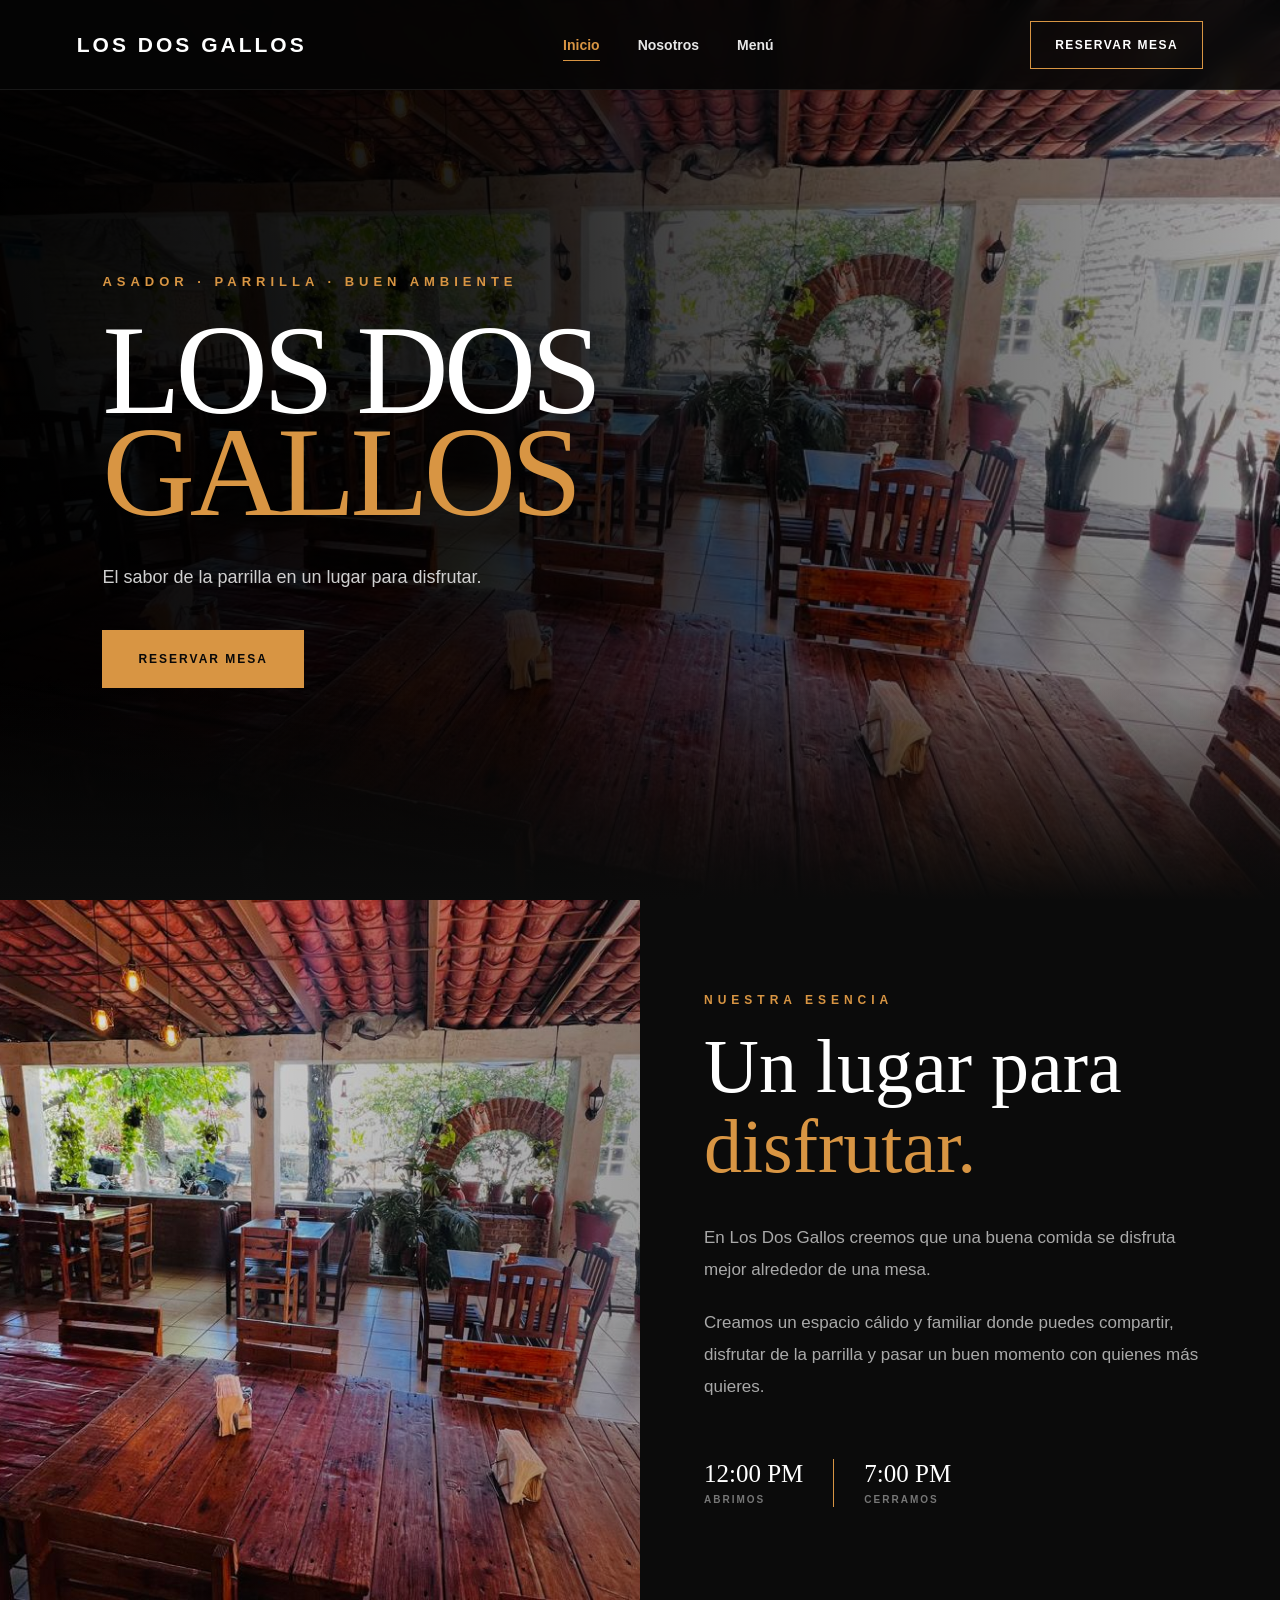
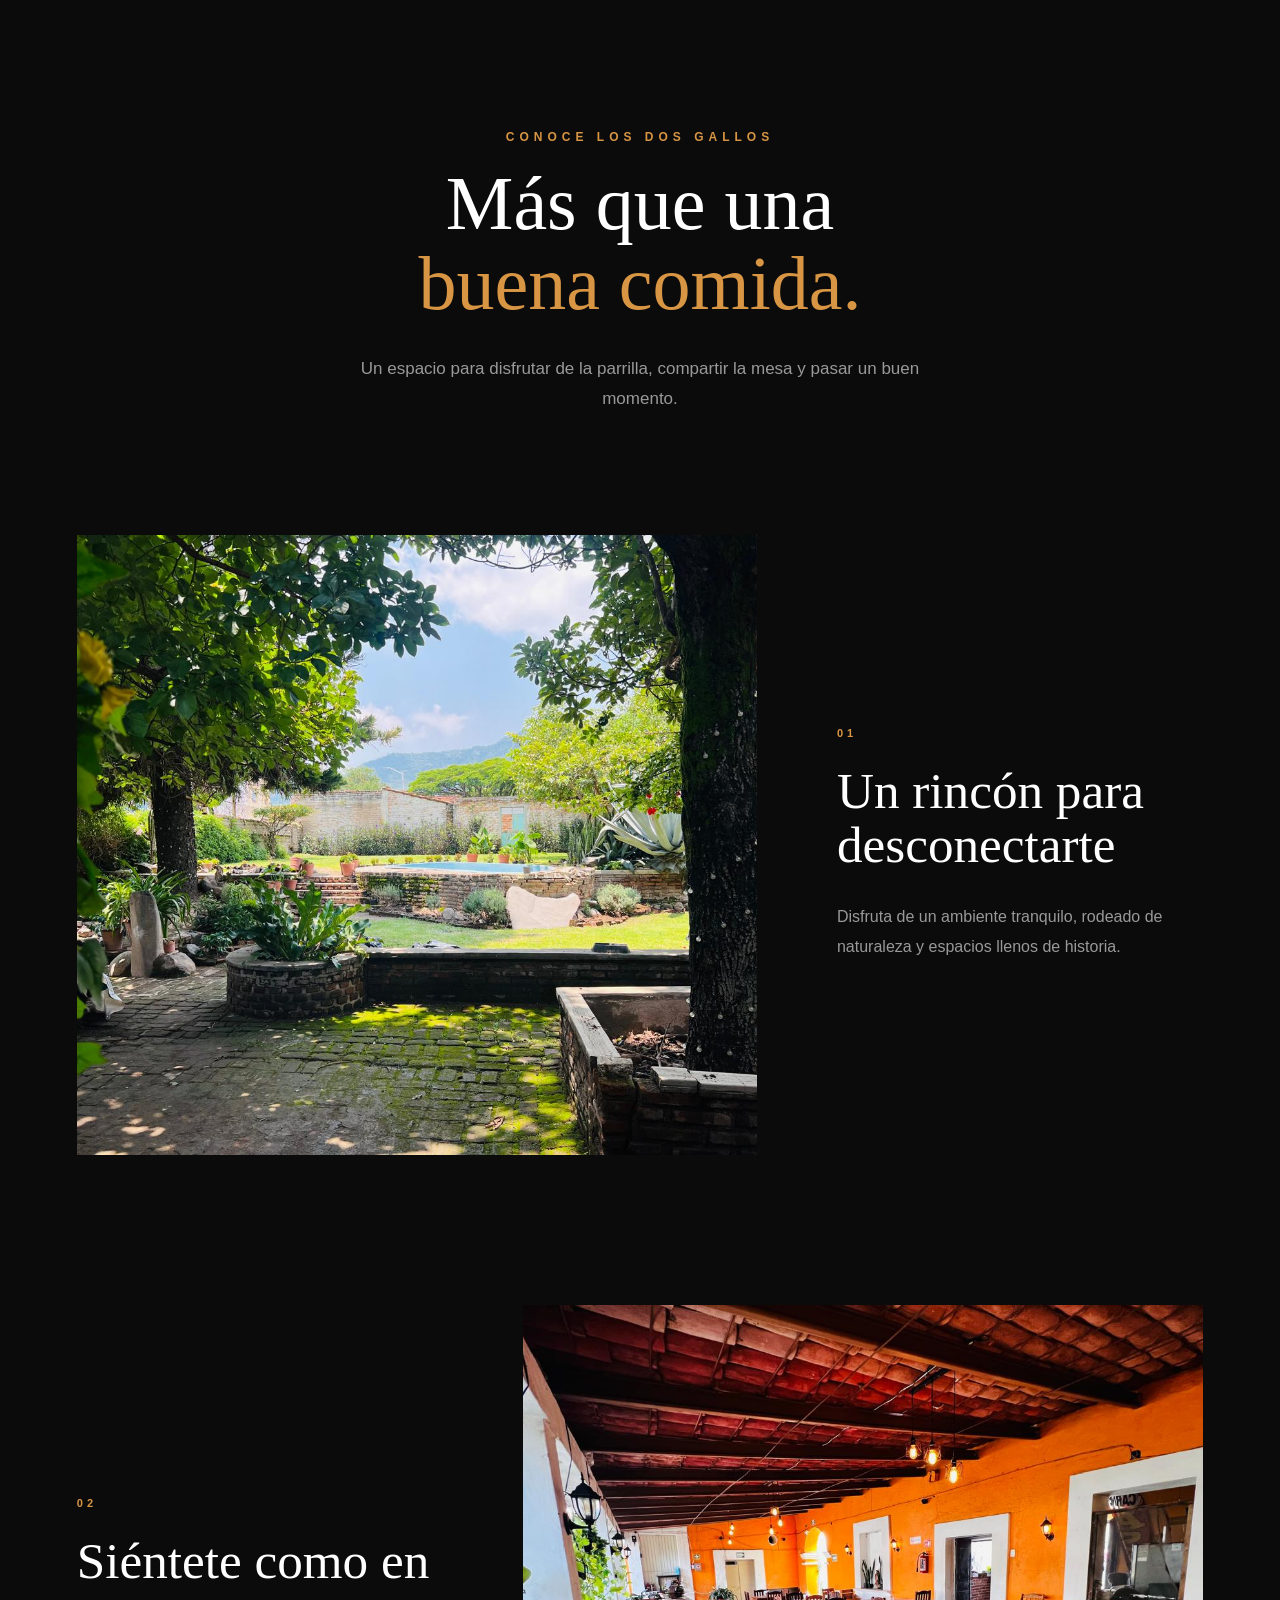
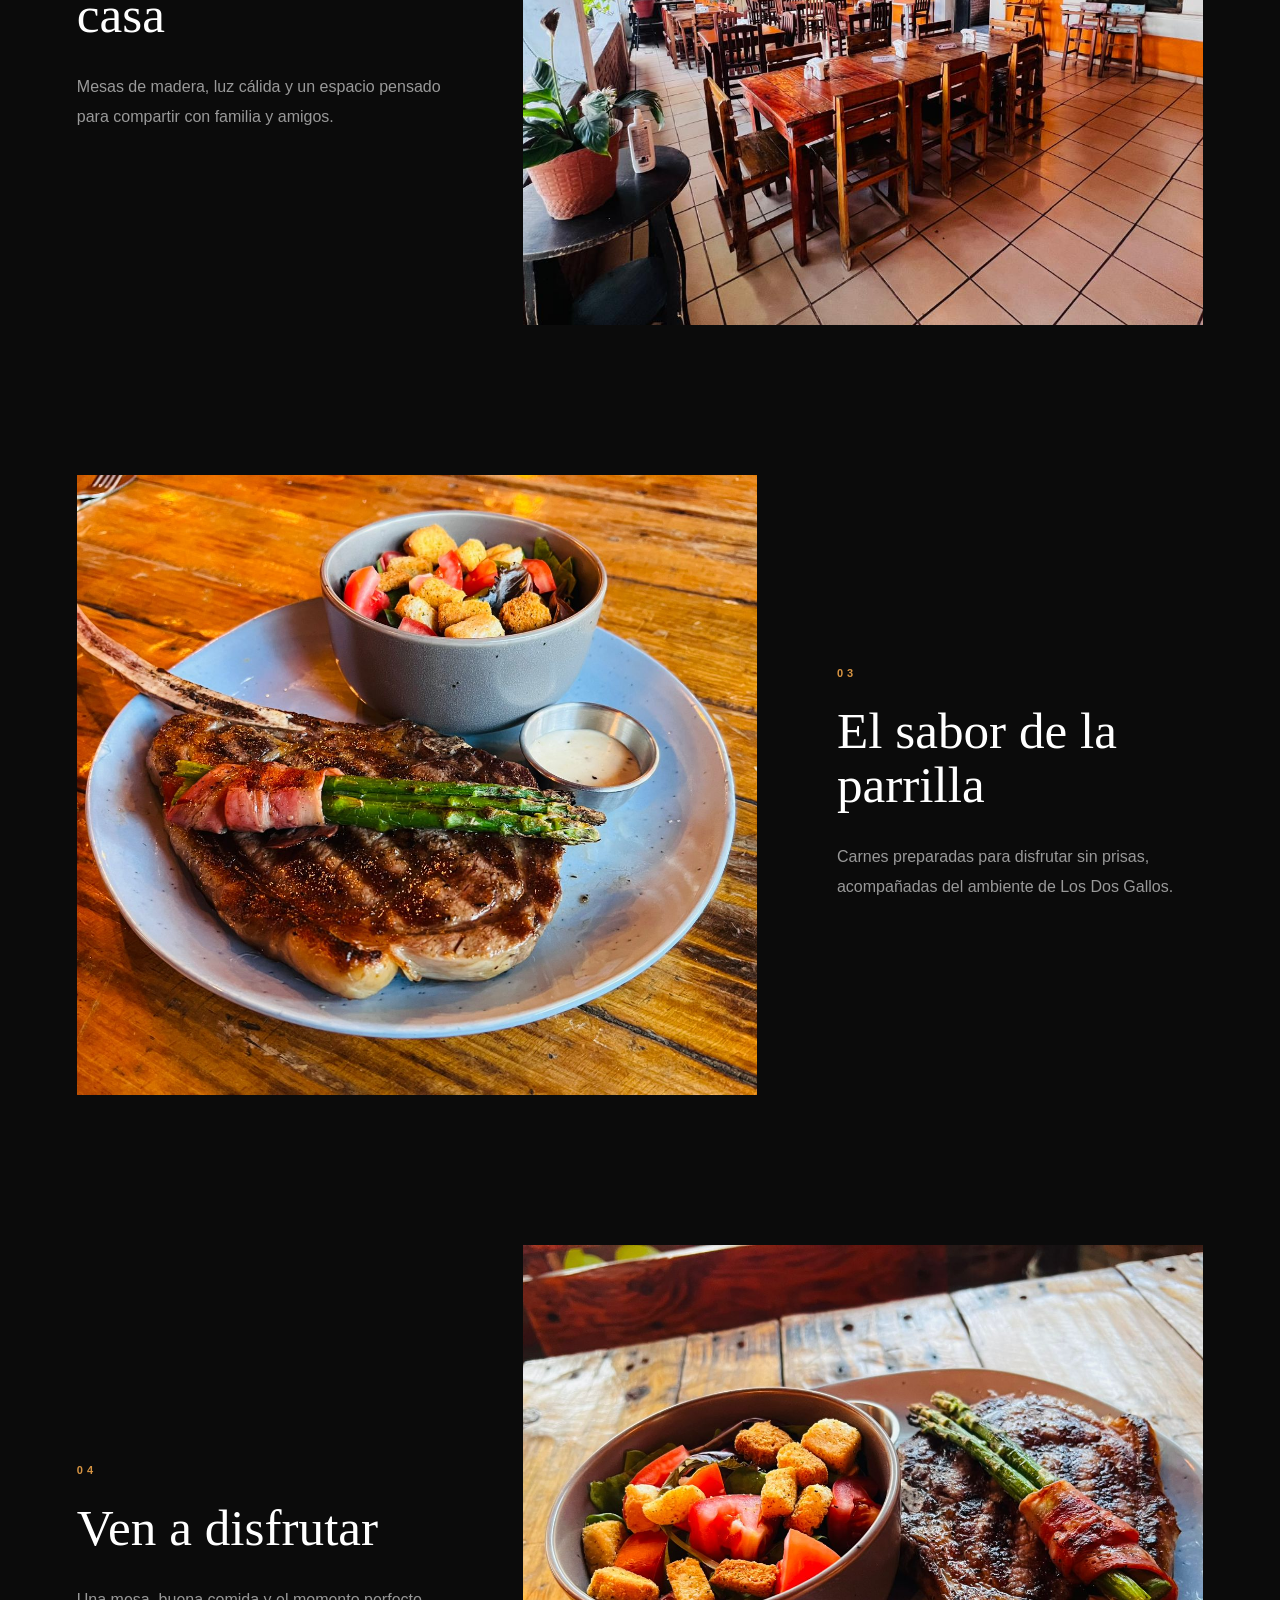
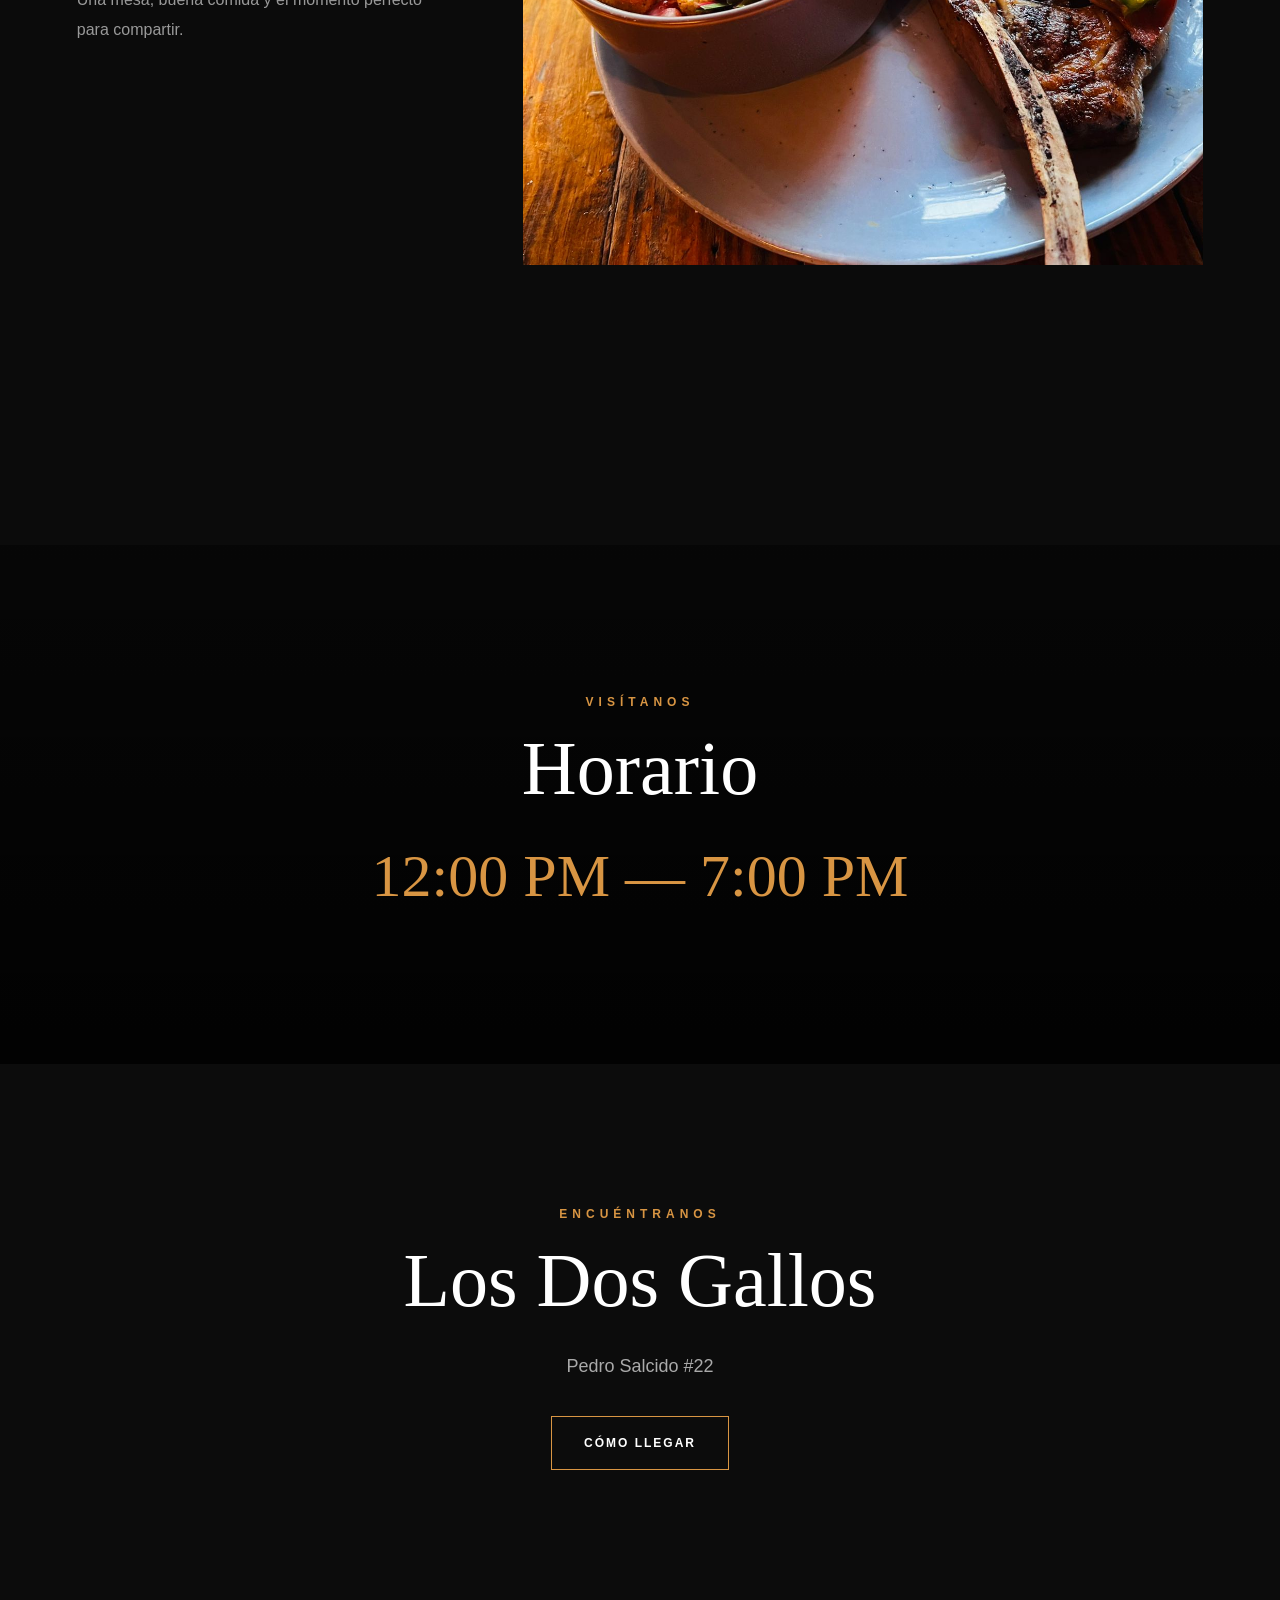
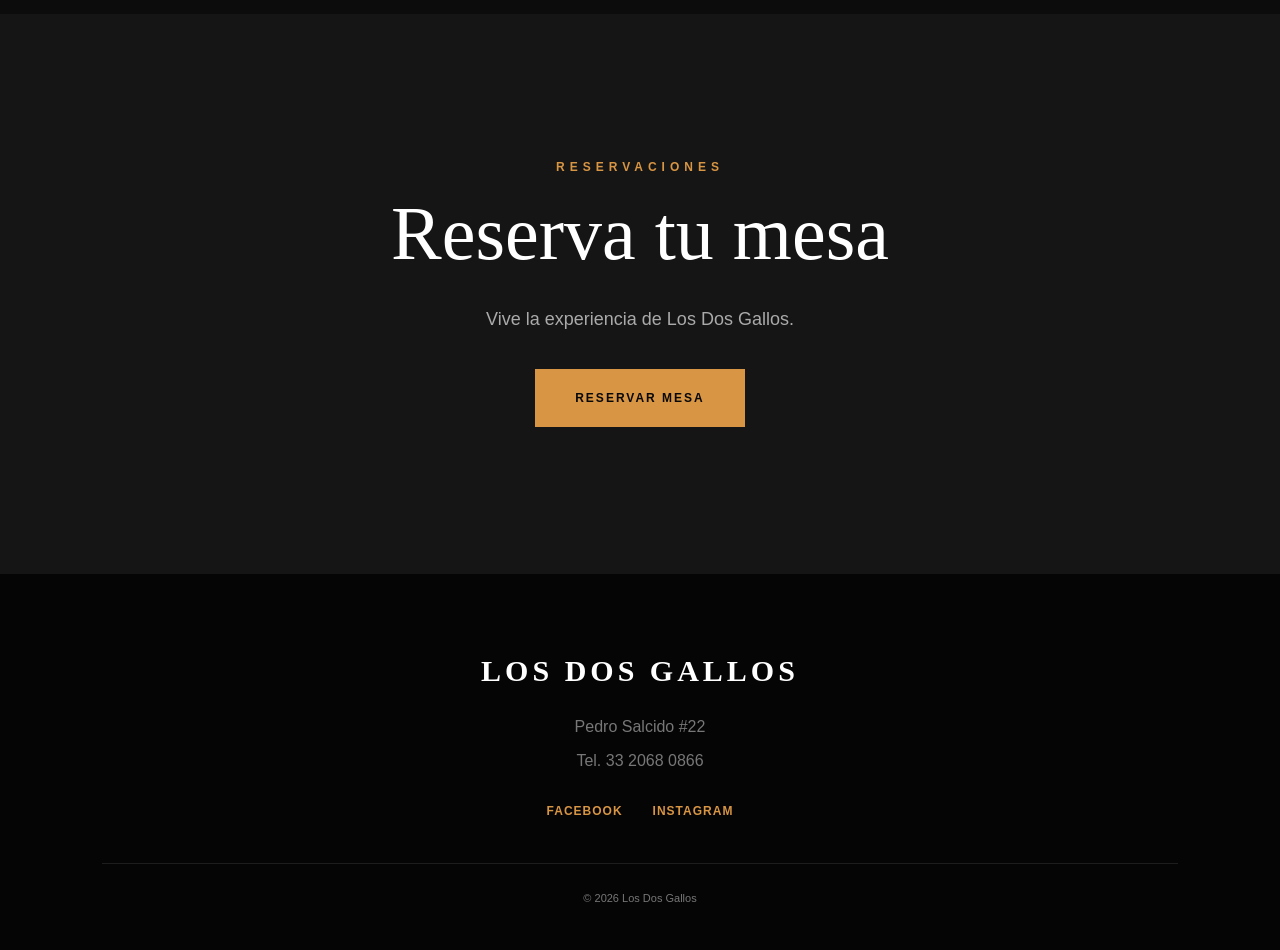
==== index.html @ e7df7d25 "Cambios pagina" ====
<!DOCTYPE html>
<html lang="es">
<head>
    <meta charset="UTF-8">
    <meta name="viewport" content="width=device-width, initial-scale=1.0">

    <title>Los Dos Gallos | Asador</title>

    <link rel="stylesheet" href="style.css?v=2">
</head>

<body>

    <!-- =========================
         MENÚ DE NAVEGACIÓN
    ========================== -->
    <header class="header">

        <a href="#inicio" class="logo">
            LOS DOS GALLOS
        </a>

        <nav class="navbar">
    <a href="index.html" class="active">Inicio</a>
    <a href="nosotros.html">Nosotros</a>
    <a href="menu.html">Menú</a>
</nav>

        <a href="#reserva" class="btn-reservar">
            Reservar mesa
        </a>

    </header>


    <!-- =========================
         PORTADA
    ========================== -->
    <section class="hero" id="inicio">

        <div class="hero-overlay"></div>

        <div class="hero-content">

            <p class="hero-subtitle">
                ASADOR · PARRILLA · BUEN AMBIENTE
            </p>

            <h1>
                LOS DOS<br>
                <span>GALLOS</span>
            </h1>

            <p class="hero-text">
                El sabor de la parrilla en un lugar para disfrutar.
            </p>

            <a href="#reserva" class="hero-button">
                Reservar mesa
            </a>

        </div>

    </section>


    <!-- =========================
     SOBRE NOSOTROS
========================== -->
<section class="nosotros" id="nosotros">

    <div class="nosotros-imagen">
        <img src="img/portada.png" alt="Interior de Los Dos Gallos">
    </div>

    <div class="nosotros-contenido">

        <p class="section-label">NUESTRA ESENCIA</p>

        <h2>
            Un lugar para<br>
            <span>disfrutar.</span>
        </h2>

        <p class="nosotros-texto">
            En Los Dos Gallos creemos que una buena comida se disfruta
            mejor alrededor de una mesa.
        </p>

        <p class="nosotros-texto">
            Creamos un espacio cálido y familiar donde puedes compartir,
            disfrutar de la parrilla y pasar un buen momento con quienes
            más quieres.
        </p>

        <div class="nosotros-detalle">

            <div>
                <strong>12:00 PM</strong>
                <span>Abrimos</span>
            </div>

            <div class="linea"></div>

            <div>
                <strong>7:00 PM</strong>
                <span>Cerramos</span>
            </div>

        </div>

    </div>

</section>


    <!-- =========================
     EXPERIENCIA / FOTOS
========================== -->

<section class="experiencia">

    <div class="experiencia-intro reveal">

        <p class="section-label">CONOCE LOS DOS GALLOS</p>

        <h2>
            Más que una<br>
            <span>buena comida.</span>
        </h2>

        <p>
            Un espacio para disfrutar de la parrilla,
            compartir la mesa y pasar un buen momento.
        </p>

    </div>


    <!-- FOTO 1 -->
    <div class="experiencia-item">

        <div class="experiencia-foto reveal-left">
            <img
                src="img/jardin.png"
                alt="Jardín de Los Dos Gallos"
                loading="lazy"
            >
        </div>

        <div class="experiencia-texto reveal">
            <span>01</span>

            <h3>Un rincón para desconectarte</h3>

            <p>
                Disfruta de un ambiente tranquilo, rodeado
                de naturaleza y espacios llenos de historia.
            </p>
        </div>

    </div>


    <!-- FOTO 2 -->
    <div class="experiencia-item experiencia-invertido">

        <div class="experiencia-foto reveal-right">
            <img
                src="img/interior.png"
                alt="Interior de Los Dos Gallos"
                loading="lazy"
            >
        </div>

        <div class="experiencia-texto reveal">
            <span>02</span>

            <h3>Siéntete como en casa</h3>

            <p>
                Mesas de madera, luz cálida y un espacio pensado
                para compartir con familia y amigos.
            </p>
        </div>

    </div>


    <!-- FOTO 3 -->
    <div class="experiencia-item">

        <div class="experiencia-foto reveal-zoom">
            <img
                src="img/platillo-1.png"
                alt="Platillo de Los Dos Gallos"
                loading="lazy"
            >
        </div>

        <div class="experiencia-texto reveal">
            <span>03</span>

            <h3>El sabor de la parrilla</h3>

            <p>
                Carnes preparadas para disfrutar sin prisas,
                acompañadas del ambiente de Los Dos Gallos.
            </p>
        </div>

    </div>


    <!-- FOTO 4 -->
    <div class="experiencia-item experiencia-invertido">

        <div class="experiencia-foto reveal-right">
            <img
                src="img/platillo-2.png"
                alt="Carne y ensalada de Los Dos Gallos"
                loading="lazy"
            >
        </div>

        <div class="experiencia-texto reveal">
            <span>04</span>

            <h3>Ven a disfrutar</h3>

            <p>
                Una mesa, buena comida y el momento perfecto
                para compartir.
            </p>
        </div>

    </div>

</section>


    <!-- =========================
         HORARIO
    ========================== -->
    <section class="horario">

        <p class="section-label">VISÍTANOS</p>

        <h2>Horario</h2>

        <p class="horario-grande">
            12:00 PM — 7:00 PM
        </p>

    </section>


    <!-- =========================
         UBICACIÓN
    ========================== -->
    <section class="ubicacion" id="ubicacion">

        <p class="section-label">ENCUÉNTRANOS</p>

        <h2>Los Dos Gallos</h2>

        <p>
            Pedro Salcido #22
        </p>

        <a
            href="https://maps.app.goo.gl/G8QWfXKeG2GFgbGh9"
            target="_blank"
            class="btn-mapa"
        >
            Cómo llegar
        </a>

    </section>


    <!-- =========================
         RESERVACIÓN
    ========================== -->
    <section class="reserva" id="reserva">

        <p class="section-label">RESERVACIONES</p>

        <h2>Reserva tu mesa</h2>

        <p>
            Vive la experiencia de Los Dos Gallos.
        </p>

        <button id="abrirReserva" class="btn-reserva-grande">
            Reservar mesa
        </button>

    </section>


    <!-- =========================
         FOOTER
    ========================== -->
    <footer>

        <h3>LOS DOS GALLOS</h3>

        <p>Pedro Salcido #22</p>

        <p>
            Tel. 33 2068 0866
        </p>

        <div class="redes">
            <a href="#">Facebook</a>
            <a href="#">Instagram</a>
        </div>

        <p class="copyright">
            © 2026 Los Dos Gallos
        </p>

    </footer>

    <!-- =========================
     NAVEGACIÓN MÓVIL
========================== -->

<nav class="mobile-nav">

    <a href="index.html" class="active">
        <span>Inicio</span>
    </a>

    <a href="nosotros.html">
        <span>Nosotros</span>
    </a>

    <a href="menu.html">
        <span>Menú</span>
    </a>

</nav>


    <script src="script.js?v=2"></script>

</body>
</html>
---- style.css ----
/* =========================================================
   LOS DOS GALLOS
   STYLE.CSS
   Diseño responsive: iPhone, Android, tablet y computadora
========================================================= */


/* =========================================================
   RESET
========================================================= */

* {
    margin: 0;
    padding: 0;
    box-sizing: border-box;
}

html {
    scroll-behavior: smooth;
    scroll-padding-top: 90px;
}

body {
    width: 100%;
    min-height: 100%;

    background: #0b0b0b;
    color: #f5f0e8;

    font-family: Arial, Helvetica, sans-serif;

    overflow-x: hidden;

    -webkit-font-smoothing: antialiased;
}

a {
    color: inherit;
    text-decoration: none;
}

button,
input,
select,
textarea {
    font-family: inherit;
}


/* =========================================================
   HEADER
========================================================= */

.header {
    width: 100%;

    min-height: 90px;

    position: fixed;

    top: 0;
    left: 0;

    z-index: 1000;

    display: flex;
    align-items: center;
    justify-content: space-between;

    padding-left: 6%;
    padding-right: 6%;

    background: rgba(5, 5, 5, 0.88);

    backdrop-filter: blur(12px);
    -webkit-backdrop-filter: blur(12px);

    border-bottom: 1px solid rgba(255, 255, 255, 0.08);
}


/* =========================================================
   LOGO
========================================================= */

.logo {
    color: #ffffff;

    font-size: 21px;
    font-weight: 900;

    letter-spacing: 3px;

    white-space: nowrap;
}


/* =========================================================
   NAVEGACIÓN
========================================================= */

.navbar {
    display: flex;
    align-items: center;

    gap: 38px;
}

.navbar a {
    position: relative;

    color: #e7e7e7;

    font-size: 14px;
    font-weight: 600;

    transition: color 0.3s ease;
}

.navbar a::after {
    content: "";

    position: absolute;

    width: 0;
    height: 1px;

    bottom: -8px;
    left: 0;

    background: #d89543;

    transition: width 0.3s ease;
}

.navbar a:hover {
    color: #d89543;
}

.navbar a:hover::after {
    width: 100%;
}

.navbar a.active {
    color: #d89543;
}

.navbar a.active::after {
    width: 100%;
}


/* =========================================================
   BOTÓN HEADER
========================================================= */

.btn-reservar {
    display: inline-flex;

    align-items: center;
    justify-content: center;

    min-height: 48px;

    padding: 0 24px;

    border: 1px solid #d89543;

    color: #ffffff;

    font-size: 12px;
    font-weight: 800;

    letter-spacing: 1.5px;

    text-transform: uppercase;

    white-space: nowrap;

    transition:
        background 0.3s ease,
        color 0.3s ease,
        transform 0.3s ease;
}

.btn-reservar:hover {
    background: #d89543;

    color: #080808;

    transform: translateY(-2px);
}


/* =========================================================
   HERO / PORTADA
========================================================= */

.hero {
    width: 100%;

    min-height: 100vh;
    min-height: 100svh;

    position: relative;

    display: flex;
    align-items: center;

    padding:
        150px
        8%
        90px;

    background:
        linear-gradient(
            90deg,
            rgba(0, 0, 0, 0.96) 0%,
            rgba(0, 0, 0, 0.86) 38%,
            rgba(0, 0, 0, 0.58) 68%,
            rgba(0, 0, 0, 0.32) 100%
        ),
        url("img/portada.png");

    background-size: cover;

    background-position: center center;

    background-repeat: no-repeat;
}


/* Oscurecimiento inferior */

.hero::after {
    content: "";

    position: absolute;

    left: 0;
    bottom: 0;

    width: 100%;
    height: 220px;

    background:
        linear-gradient(
            transparent,
            #0b0b0b
        );

    pointer-events: none;
}


/* =========================================================
   CONTENIDO HERO
========================================================= */

.hero-content {
    position: relative;

    z-index: 2;

    width: 100%;
    max-width: 820px;
}

.hero-subtitle {
    color: #d89543;

    font-size: 13px;
    font-weight: 800;

    letter-spacing: 5px;

    line-height: 1.5;

    margin-bottom: 28px;
}

.hero h1 {
    color: #ffffff;

    font-family: Georgia, "Times New Roman", serif;

    font-size: clamp(72px, 10vw, 145px);

    font-weight: 400;

    line-height: 0.8;

    letter-spacing: -5px;

    margin-bottom: 38px;
}

.hero h1 span {
    color: #d89543;
}

.hero-text {
    max-width: 600px;

    color: #d0d0d0;

    font-size: 18px;

    line-height: 1.7;

    margin-bottom: 38px;
}


/* =========================================================
   BOTÓN HERO
========================================================= */

.hero-button {
    display: inline-flex;

    align-items: center;
    justify-content: center;

    min-height: 58px;

    padding: 0 36px;

    background: #d89543;

    color: #080808;

    font-size: 12px;
    font-weight: 900;

    letter-spacing: 2px;

    text-transform: uppercase;

    transition:
        background 0.3s ease,
        transform 0.3s ease;
}

.hero-button:hover {
    background: #ffffff;

    transform: translateY(-3px);
}


/* =========================================================
   TÍTULOS GENERALES
========================================================= */

.section-label {
    color: #d89543;

    font-size: 12px;
    font-weight: 800;

    letter-spacing: 5px;

    text-transform: uppercase;

    margin-bottom: 20px;
}

section h2 {
    color: #ffffff;

    font-family: Georgia, "Times New Roman", serif;

    font-size: clamp(42px, 6vw, 76px);

    font-weight: 400;

    line-height: 1.05;

    margin-bottom: 30px;
}


/* =========================================================
   SOBRE NOSOTROS
========================================================= */

.nosotros {
    width: 100%;

    display: grid;

    grid-template-columns: 1fr 1fr;

    background: #0b0b0b;

    overflow: hidden;
}


/* FOTO */

.nosotros-imagen {
    position: relative;

    min-height: 700px;

    overflow: hidden;
}

.nosotros-imagen::after {
    content: "";

    position: absolute;

    inset: 0;

    background:
        linear-gradient(
            90deg,
            rgba(0, 0, 0, 0.05),
            rgba(0, 0, 0, 0.35)
        );
}

.nosotros-imagen img {
    width: 100%;
    height: 100%;

    position: absolute;

    object-fit: cover;

    object-position: center;

    transition: transform 0.8s ease;
}

.nosotros-imagen:hover img {
    transform: scale(1.03);
}


/* CONTENIDO */

.nosotros-contenido {
    min-height: 700px;

    display: flex;

    flex-direction: column;

    justify-content: center;

    padding: 90px 10%;
}

.nosotros-contenido h2 {
    margin-bottom: 35px;
}

.nosotros-contenido h2 span {
    color: #d89543;
}

.nosotros-texto {
    max-width: 560px;

    color: #a9a9a9;

    font-size: 17px;

    line-height: 1.9;

    margin-bottom: 20px;
}


/* HORARIO PEQUEÑO */

.nosotros-detalle {
    display: flex;

    align-items: center;

    gap: 30px;

    margin-top: 35px;
}

.nosotros-detalle div:not(.linea) {
    display: flex;

    flex-direction: column;

    gap: 6px;
}

.nosotros-detalle strong {
    color: #ffffff;

    font-family: Georgia, "Times New Roman", serif;

    font-size: 25px;

    font-weight: 400;
}

.nosotros-detalle span {
    color: #777777;

    font-size: 10px;

    font-weight: bold;

    letter-spacing: 2px;

    text-transform: uppercase;
}

.nosotros-detalle .linea {
    width: 1px;

    height: 48px;

    background: #d89543;
}


/* =========================================================
   GALERÍA
========================================================= */

.galeria {
    width: 100%;

    padding: 120px 6%;

    background: #111111;

    text-align: center;
}

.galeria-grid {
    width: 100%;
    max-width: 1400px;

    margin: 60px auto 0;

    display: grid;

    grid-template-columns: repeat(2, minmax(0, 1fr));

    gap: 15px;
}

.foto {
    width: 100%;

    min-height: 430px;

    position: relative;

    display: flex;

    align-items: center;
    justify-content: center;

    overflow: hidden;

    background:
        linear-gradient(
            rgba(0, 0, 0, 0.2),
            rgba(0, 0, 0, 0.7)
        ),
        #242424;

    color: #8c8c8c;

    font-size: 14px;

    transition:
        transform 0.35s ease,
        background 0.35s ease;
}

.foto:hover {
    transform: scale(0.99);
}


/* =========================================================
   EXPERIENCIA / FOTOS INICIO
========================================================= */

.experiencia {
    width: 100%;

    padding: 130px 6%;

    background: #0b0b0b;

    overflow: hidden;
}


/* INTRO */

.experiencia-intro {
    max-width: 850px;

    margin: 0 auto 120px;

    text-align: center;
}

.experiencia-intro h2 span {
    color: #d89543;
}

.experiencia-intro > p:last-child {
    max-width: 620px;

    margin: 0 auto;

    color: #999999;

    font-size: 17px;

    line-height: 1.8;
}


/* CADA BLOQUE */

.experiencia-item {
    width: 100%;
    max-width: 1350px;

    margin: 0 auto 150px;

    display: grid;

    grid-template-columns: 1.3fr 0.7fr;

    align-items: center;

    gap: 80px;
}


/* ALTERNA FOTO Y TEXTO */

.experiencia-invertido {
    grid-template-columns: 0.7fr 1.3fr;
}

.experiencia-invertido .experiencia-foto {
    order: 2;
}

.experiencia-invertido .experiencia-texto {
    order: 1;
}


/* FOTOS */

.experiencia-foto {
    width: 100%;

    height: 620px;

    overflow: hidden;
}

.experiencia-foto img {
    width: 100%;
    height: 100%;

    display: block;

    object-fit: cover;

    transition: transform 1.2s ease;
}

.experiencia-foto:hover img {
    transform: scale(1.03);
}


/* TEXTO */

.experiencia-texto {
    max-width: 430px;
}

.experiencia-texto > span {
    display: block;

    color: #d89543;

    font-size: 11px;
    font-weight: 800;

    letter-spacing: 4px;

    margin-bottom: 25px;
}

.experiencia-texto h3 {
    color: #ffffff;

    font-family: Georgia, "Times New Roman", serif;

    font-size: clamp(38px, 4vw, 58px);

    font-weight: 400;

    line-height: 1.05;

    margin-bottom: 30px;
}

.experiencia-texto p {
    color: #999999;

    font-size: 16px;

    line-height: 1.9;
}


/* =========================================================
   ANIMACIONES AL HACER SCROLL
========================================================= */

.reveal {
    opacity: 0;

    transform: translateY(45px);

    transition:
        opacity 0.9s ease,
        transform 0.9s ease;
}

.reveal-left {
    opacity: 0;

    transform: translateX(-55px);

    transition:
        opacity 0.9s ease,
        transform 0.9s ease;
}

.reveal-right {
    opacity: 0;

    transform: translateX(55px);

    transition:
        opacity 0.9s ease,
        transform 0.9s ease;
}

.reveal-zoom {
    opacity: 0;

    transform: scale(0.94);

    transition:
        opacity 1s ease,
        transform 1s ease;
}


/* CUANDO ENTRAN A PANTALLA */

.reveal.visible,
.reveal-left.visible,
.reveal-right.visible,
.reveal-zoom.visible {
    opacity: 1;

    transform: translate(0, 0) scale(1);
}

/* =========================================================
   HORARIO
========================================================= */

.horario {
    width: 100%;

    padding: 150px 8%;

    text-align: center;

    background:
        linear-gradient(
            rgba(0, 0, 0, 0.72),
            rgba(0, 0, 0, 0.92)
        ),
        #161616;
}

.horario-grande {
    color: #d89543;

    font-family: Georgia, "Times New Roman", serif;

    font-size: clamp(32px, 5vw, 60px);

    line-height: 1.25;
}


/* =========================================================
   UBICACIÓN
========================================================= */

.ubicacion {
    width: 100%;

    min-height: 550px;

    display: flex;

    flex-direction: column;

    align-items: center;
    justify-content: center;

    padding: 110px 8%;

    text-align: center;

    background: #0c0c0c;
}

.ubicacion > p:not(.section-label) {
    color: #aaaaaa;

    font-size: 18px;

    line-height: 1.7;

    margin-bottom: 35px;
}

.btn-mapa {
    display: inline-flex;

    align-items: center;
    justify-content: center;

    min-height: 54px;

    padding: 0 32px;

    border: 1px solid #d89543;

    color: #ffffff;

    font-size: 12px;
    font-weight: 800;

    letter-spacing: 2px;

    text-transform: uppercase;

    transition:
        background 0.3s ease,
        color 0.3s ease,
        transform 0.3s ease;
}

.btn-mapa:hover {
    background: #d89543;

    color: #000000;

    transform: translateY(-2px);
}


/* =========================================================
   RESERVACIÓN
========================================================= */

.reserva {
    width: 100%;

    min-height: 560px;

    display: flex;

    flex-direction: column;

    align-items: center;
    justify-content: center;

    padding: 110px 8%;

    text-align: center;

    background: #151515;
}

.reserva > p:not(.section-label) {
    color: #aaaaaa;

    font-size: 18px;

    line-height: 1.7;

    margin-bottom: 35px;
}

.btn-reserva-grande {
    min-height: 58px;

    padding: 0 40px;

    border: 0;

    background: #d89543;

    color: #080808;

    cursor: pointer;

    font-size: 12px;
    font-weight: 900;

    letter-spacing: 2px;

    text-transform: uppercase;

    transition:
        background 0.3s ease,
        transform 0.3s ease;
}

.btn-reserva-grande:hover {
    background: #ffffff;

    transform: translateY(-3px);
}


/* =========================================================
   FOOTER
========================================================= */

footer {
    width: 100%;

    padding:
        80px
        8%
        35px;

    background: #050505;

    color: #777777;

    text-align: center;
}

footer h3 {
    color: #ffffff;

    font-family: Georgia, "Times New Roman", serif;

    font-size: 30px;

    letter-spacing: 4px;

    margin-bottom: 25px;
}

footer p {
    line-height: 1.7;

    margin-bottom: 7px;
}

.redes {
    display: flex;

    align-items: center;
    justify-content: center;

    gap: 30px;

    margin: 30px 0;
}

.redes a {
    color: #d89543;

    font-size: 12px;
    font-weight: 800;

    letter-spacing: 1px;

    text-transform: uppercase;

    transition: color 0.3s ease;
}

.redes a:hover {
    color: #ffffff;
}

.copyright {
    margin-top: 45px;

    padding-top: 25px;

    border-top: 1px solid #1d1d1d;

    font-size: 11px;
}

/* =========================================================
   NAVEGACIÓN INFERIOR MÓVIL
========================================================= */

.mobile-nav {
    display: none;
}

/* =========================================================
   TABLET
========================================================= */

@media (max-width: 1000px) {

    .header {
        padding-left: 4%;
        padding-right: 4%;
    }

    .navbar {
        gap: 22px;
    }

    .hero {
        padding-left: 6%;
        padding-right: 6%;
    }
}


/* =========================================================
   IPHONE Y ANDROID
========================================================= */

@media (max-width: 768px) {

    html {
        scroll-padding-top: 78px;
    }


    /* -------------------------
       HEADER MÓVIL
    ------------------------- */

    .header {
        min-height: calc(72px + env(safe-area-inset-top));

        padding-top: env(safe-area-inset-top);

        padding-left: 18px;
        padding-right: 18px;

        background: rgba(5, 5, 5, 0.94);
    }

    .logo {
        font-size: 14px;

        letter-spacing: 2px;
    }

    .navbar {
        display: none;
    }

    .btn-reservar {
        min-height: 42px;

        padding: 0 13px;

        font-size: 9px;

        letter-spacing: 1px;
    }

    /* -------------------------
   NAVEGACIÓN INFERIOR
------------------------- */

.mobile-nav {
    position: fixed;

    left: 0;
    bottom: 0;

    z-index: 2000;

    width: 100%;

    min-height: 64px;

    display: grid;

    grid-template-columns: repeat(3, 1fr);

    padding-bottom: env(safe-area-inset-bottom);

    background: rgba(5, 5, 5, 0.96);

    backdrop-filter: blur(12px);
    -webkit-backdrop-filter: blur(12px);

    border-top: 1px solid rgba(255, 255, 255, 0.1);
}

.mobile-nav a {
    min-height: 64px;

    display: flex;

    align-items: center;
    justify-content: center;

    color: #888888;

    font-size: 10px;
    font-weight: 800;

    letter-spacing: 1.5px;

    text-transform: uppercase;

    transition: color 0.3s ease;
}

.mobile-nav a.active {
    color: #d89543;
}

.mobile-nav a:active {
    color: #ffffff;
}


/* Evita que la barra tape el final de la página */

body {
    padding-bottom: calc(64px + env(safe-area-inset-bottom));
}

    /* -------------------------
   EXPERIENCIA MÓVIL
------------------------- */

.experiencia {
    padding: 95px 16px;
}

.experiencia-intro {
    margin-bottom: 75px;

    padding: 0 6px;
}

.experiencia-intro > p:last-child {
    font-size: 15px;

    line-height: 1.75;
}

.experiencia-item,
.experiencia-invertido {
    grid-template-columns: 1fr;

    gap: 35px;

    margin-bottom: 75px;
}


/* En teléfono siempre va:
   FOTO
   TEXTO
*/

.experiencia-invertido .experiencia-foto,
.experiencia-foto {
    order: 1;
}

.experiencia-invertido .experiencia-texto,
.experiencia-texto {
    order: 2;
}

.experiencia-foto {
    height: 430px;
}

.experiencia-texto {
    max-width: 100%;

    padding: 0 7px;
}

.experiencia-texto > span {
    margin-bottom: 18px;
}

.experiencia-texto h3 {
    font-size: clamp(37px, 11vw, 50px);

    margin-bottom: 22px;
}

.experiencia-texto p {
    font-size: 15px;

    line-height: 1.8;
}


/* Animaciones más cortas en celular */

.reveal {
    transform: translateY(30px);
}

.reveal-left {
    transform: translateX(-30px);
}

.reveal-right {
    transform: translateX(30px);
}

    /* -------------------------
       HERO MÓVIL
    ------------------------- */

    .hero {
        min-height: 100vh;
        min-height: 100svh;

        padding:
            calc(105px + env(safe-area-inset-top))
            22px
            70px;

        align-items: center;

        background:
            linear-gradient(
                180deg,
                rgba(0, 0, 0, 0.63) 0%,
                rgba(0, 0, 0, 0.65) 45%,
                rgba(0, 0, 0, 0.94) 100%
            ),
            url("img/portada.png");

        background-size: cover;

        background-position: center center;
    }

    .hero::after {
        height: 130px;
    }

    .hero-content {
        width: 100%;

        max-width: none;
    }

    .hero-subtitle {
        max-width: 340px;

        font-size: 9px;

        letter-spacing: 3px;

        line-height: 1.7;

        margin-bottom: 22px;
    }

    .hero h1 {
        font-size: clamp(56px, 18vw, 82px);

        line-height: 0.84;

        letter-spacing: -3px;

        margin-bottom: 28px;

        word-break: normal;
    }

    .hero-text {
        max-width: 340px;

        color: #d7d7d7;

        font-size: 15px;

        line-height: 1.65;

        margin-bottom: 30px;
    }

    .hero-button {
        min-height: 52px;

        padding: 0 26px;

        font-size: 10px;

        letter-spacing: 1.5px;
    }


    /* -------------------------
       TEXTOS
    ------------------------- */

    section h2 {
        font-size: clamp(39px, 11vw, 56px);

        line-height: 1.05;

        margin-bottom: 25px;
    }

    .section-label {
        font-size: 9px;

        letter-spacing: 3px;

        line-height: 1.6;
    }


    /* -------------------------
   NOSOTROS MÓVIL
------------------------- */

.nosotros {
    grid-template-columns: 1fr;
}

.nosotros-imagen {
    min-height: 420px;

    order: 1;
}

.nosotros-imagen img {
    object-position: center;
}

.nosotros-contenido {
    min-height: auto;

    order: 2;

    padding: 75px 22px 90px;
}

.nosotros-contenido h2 {
    font-size: clamp(43px, 13vw, 60px);

    margin-bottom: 28px;
}

.nosotros-texto {
    max-width: 100%;

    font-size: 15px;

    line-height: 1.8;

    margin-bottom: 18px;
}

.nosotros-detalle {
    gap: 22px;

    margin-top: 30px;
}

.nosotros-detalle strong {
    font-size: 22px;
}

.nosotros-detalle .linea {
    height: 42px;
}


    /* -------------------------
       GALERÍA
    ------------------------- */

    .galeria {
        padding: 90px 16px;
    }

    .galeria-grid {
        grid-template-columns: 1fr;

        gap: 10px;

        margin-top: 40px;
    }

    .foto {
        min-height: 300px;
    }


    /* -------------------------
       HORARIO
    ------------------------- */

    .horario {
        padding: 100px 22px;
    }

    .horario-grande {
        font-size: clamp(28px, 9vw, 38px);

        line-height: 1.35;
    }


    /* -------------------------
       UBICACIÓN
    ------------------------- */

    .ubicacion {
        min-height: auto;

        padding: 95px 22px;
    }

    .ubicacion > p:not(.section-label) {
        font-size: 15px;

        margin-bottom: 30px;
    }

    .btn-mapa {
        width: 100%;

        max-width: 340px;

        min-height: 54px;

        padding: 0 20px;

        font-size: 10px;
    }


    /* -------------------------
       RESERVACIÓN
    ------------------------- */

    .reserva {
        min-height: auto;

        padding: 95px 22px;
    }

    .reserva > p:not(.section-label) {
        font-size: 15px;

        margin-bottom: 30px;
    }

    .btn-reserva-grande {
        width: 100%;

        max-width: 340px;

        min-height: 56px;

        padding: 0 20px;

        font-size: 10px;
    }


    /* -------------------------
       FOOTER
    ------------------------- */

    footer {
        padding:
            70px
            22px
            calc(30px + env(safe-area-inset-bottom));
    }

    footer h3 {
        font-size: 24px;

        letter-spacing: 3px;
    }

    footer p {
        font-size: 13px;
    }

    .redes {
        gap: 22px;

        flex-wrap: wrap;
    }

}


/* =========================================================
   ANIMACIONES AL HACER SCROLL
========================================================= */

.reveal {
    opacity: 0;

    transform: translateY(60px);

    transition:
        opacity 0.9s ease,
        transform 0.9s ease;
}

.reveal.visible {
    opacity: 1;

    transform: translateY(0);
}


/* Entrada desde izquierda */

.reveal-left {
    opacity: 0;

    transform: translateX(-60px);

    transition:
        opacity 0.9s ease,
        transform 0.9s ease;
}

.reveal-left.visible {
    opacity: 1;

    transform: translateX(0);
}


/* Entrada desde derecha */

.reveal-right {
    opacity: 0;

    transform: translateX(60px);

    transition:
        opacity 0.9s ease,
        transform 0.9s ease;
}

.reveal-right.visible {
    opacity: 1;

    transform: translateX(0);
}


/* Aparición con zoom suave */

.reveal-zoom {
    opacity: 0;

    transform: scale(0.92);

    transition:
        opacity 1s ease,
        transform 1s ease;
}

.reveal-zoom.visible {
    opacity: 1;

    transform: scale(1);
}



/* =========================================================
   CELULARES PEQUEÑOS
   iPhone SE y Android pequeños
========================================================= */

@media (max-width: 380px) {

    .header {
        padding-left: 13px;
        padding-right: 13px;
    }

    .logo {
        font-size: 12px;

        letter-spacing: 1.5px;
    }

    .btn-reservar {
        min-height: 39px;

        padding: 0 10px;

        font-size: 8px;
    }

    .hero {
        padding-left: 18px;
        padding-right: 18px;
    }

    .hero-subtitle {
        font-size: 8px;

        letter-spacing: 2.5px;
    }

    .hero h1 {
        font-size: 55px;

        letter-spacing: -2px;
    }

    .hero-text {
        font-size: 14px;
    }

    .hero-button {
        min-height: 50px;

        padding: 0 22px;
    }

    .nosotros,
    .horario,
    .ubicacion,
    .reserva {
        padding-left: 18px;
        padding-right: 18px;
    }
}


/* =========================================================
   PANTALLAS MUY GRANDES
========================================================= */

@media (min-width: 1600px) {

    .hero-content {
        max-width: 900px;
    }

    .hero {
        padding-left: 8%;
    }
}
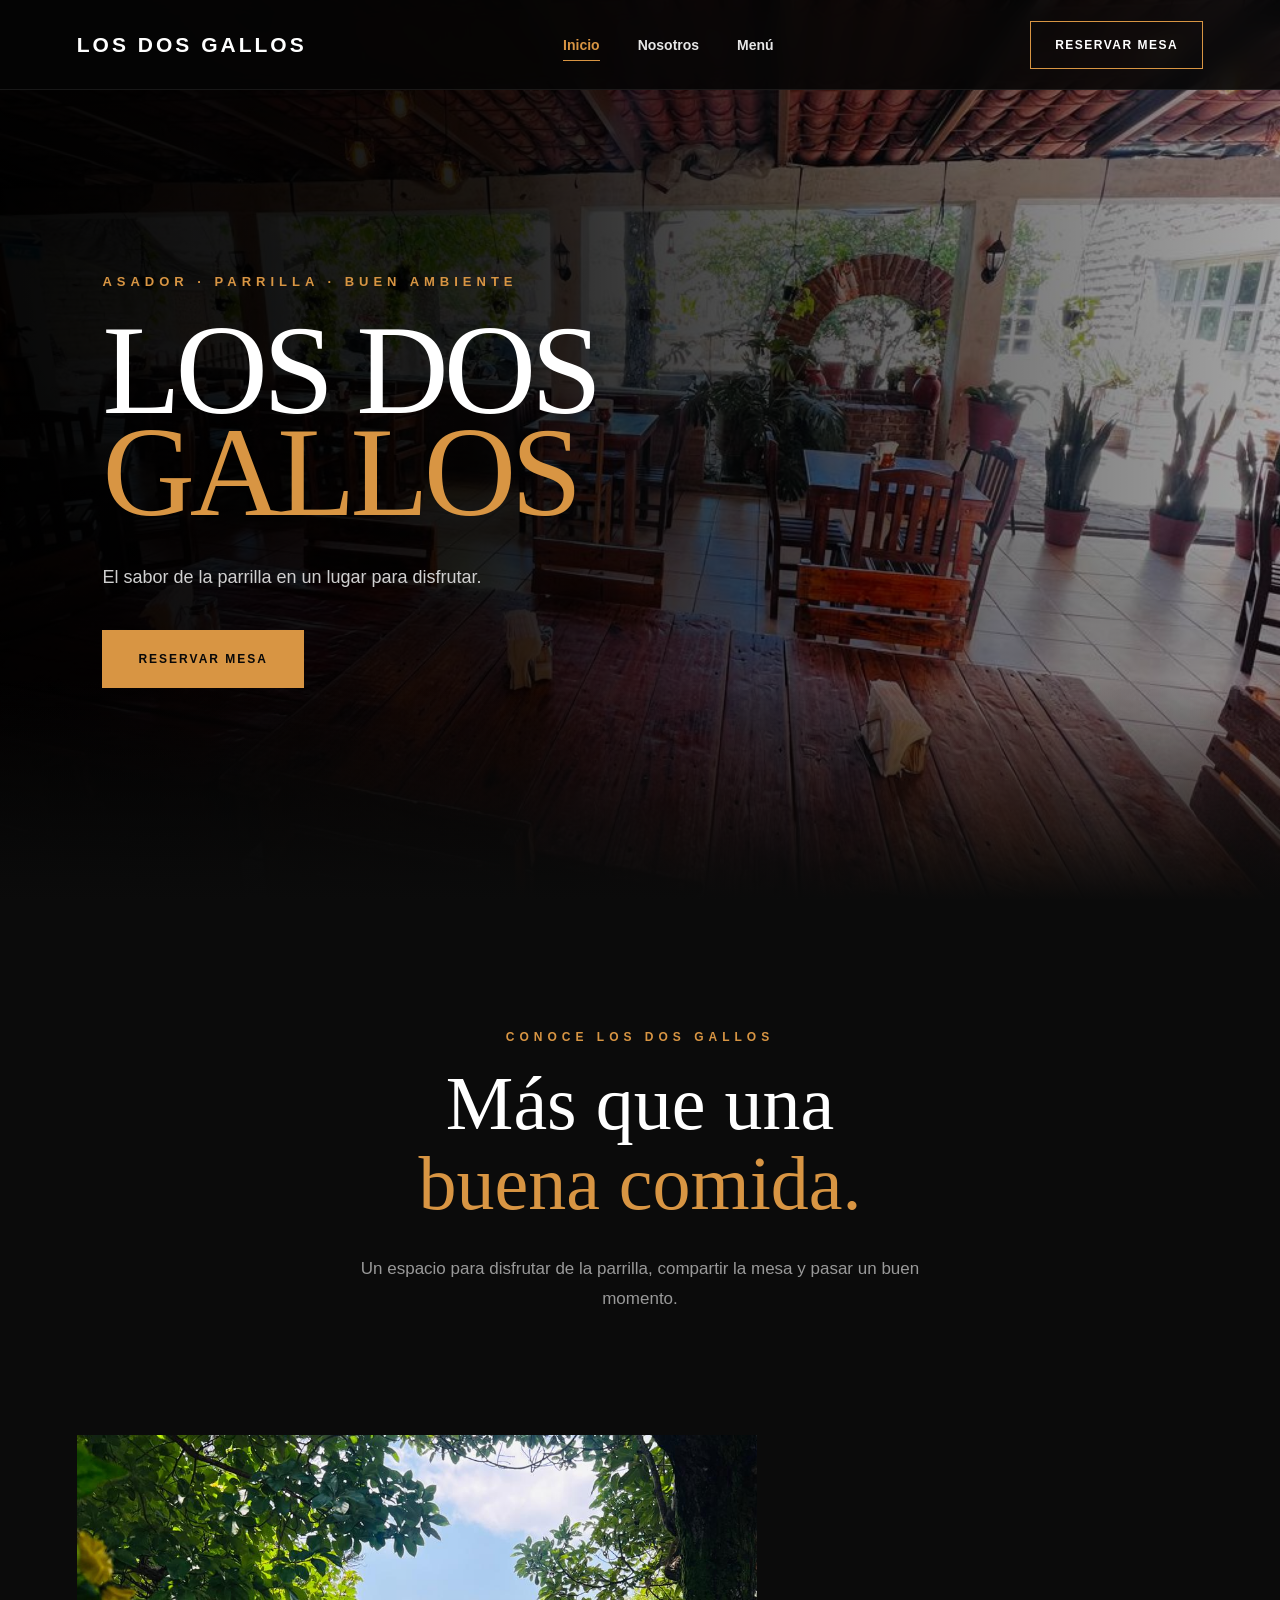
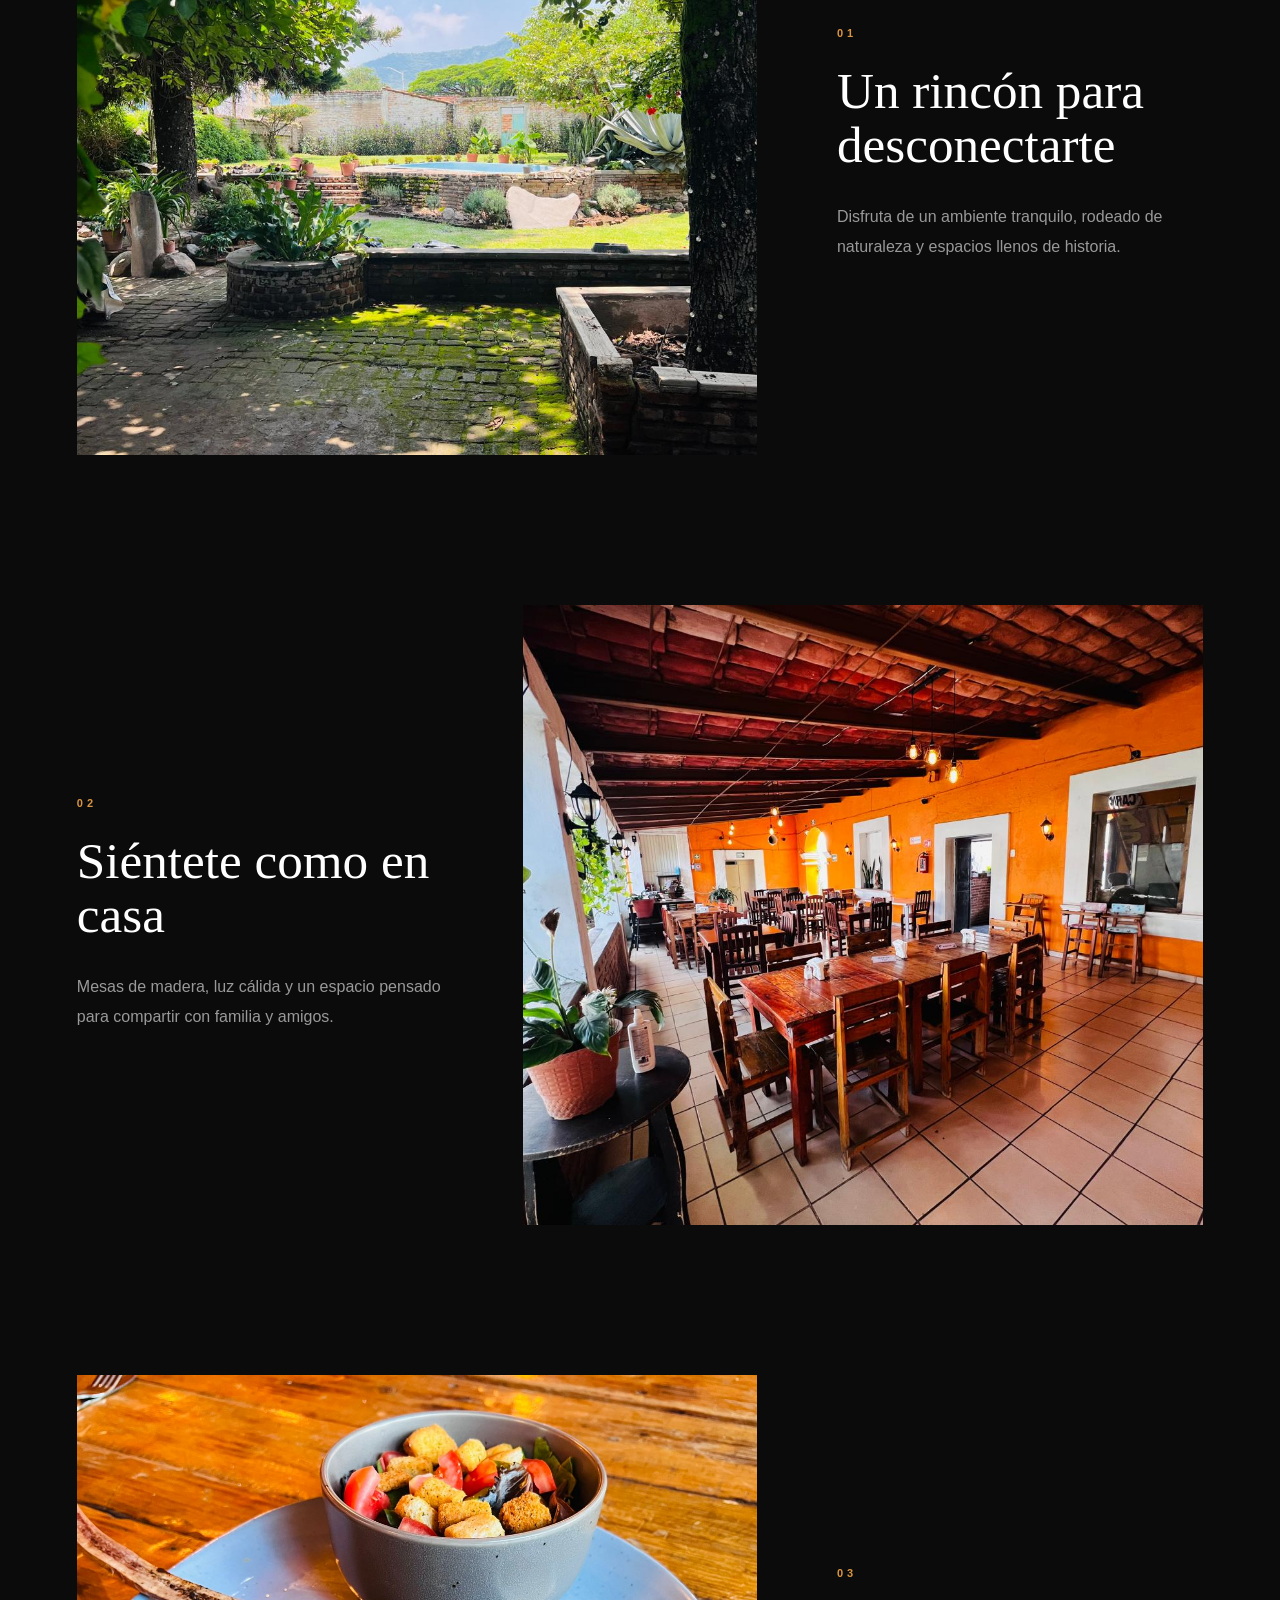
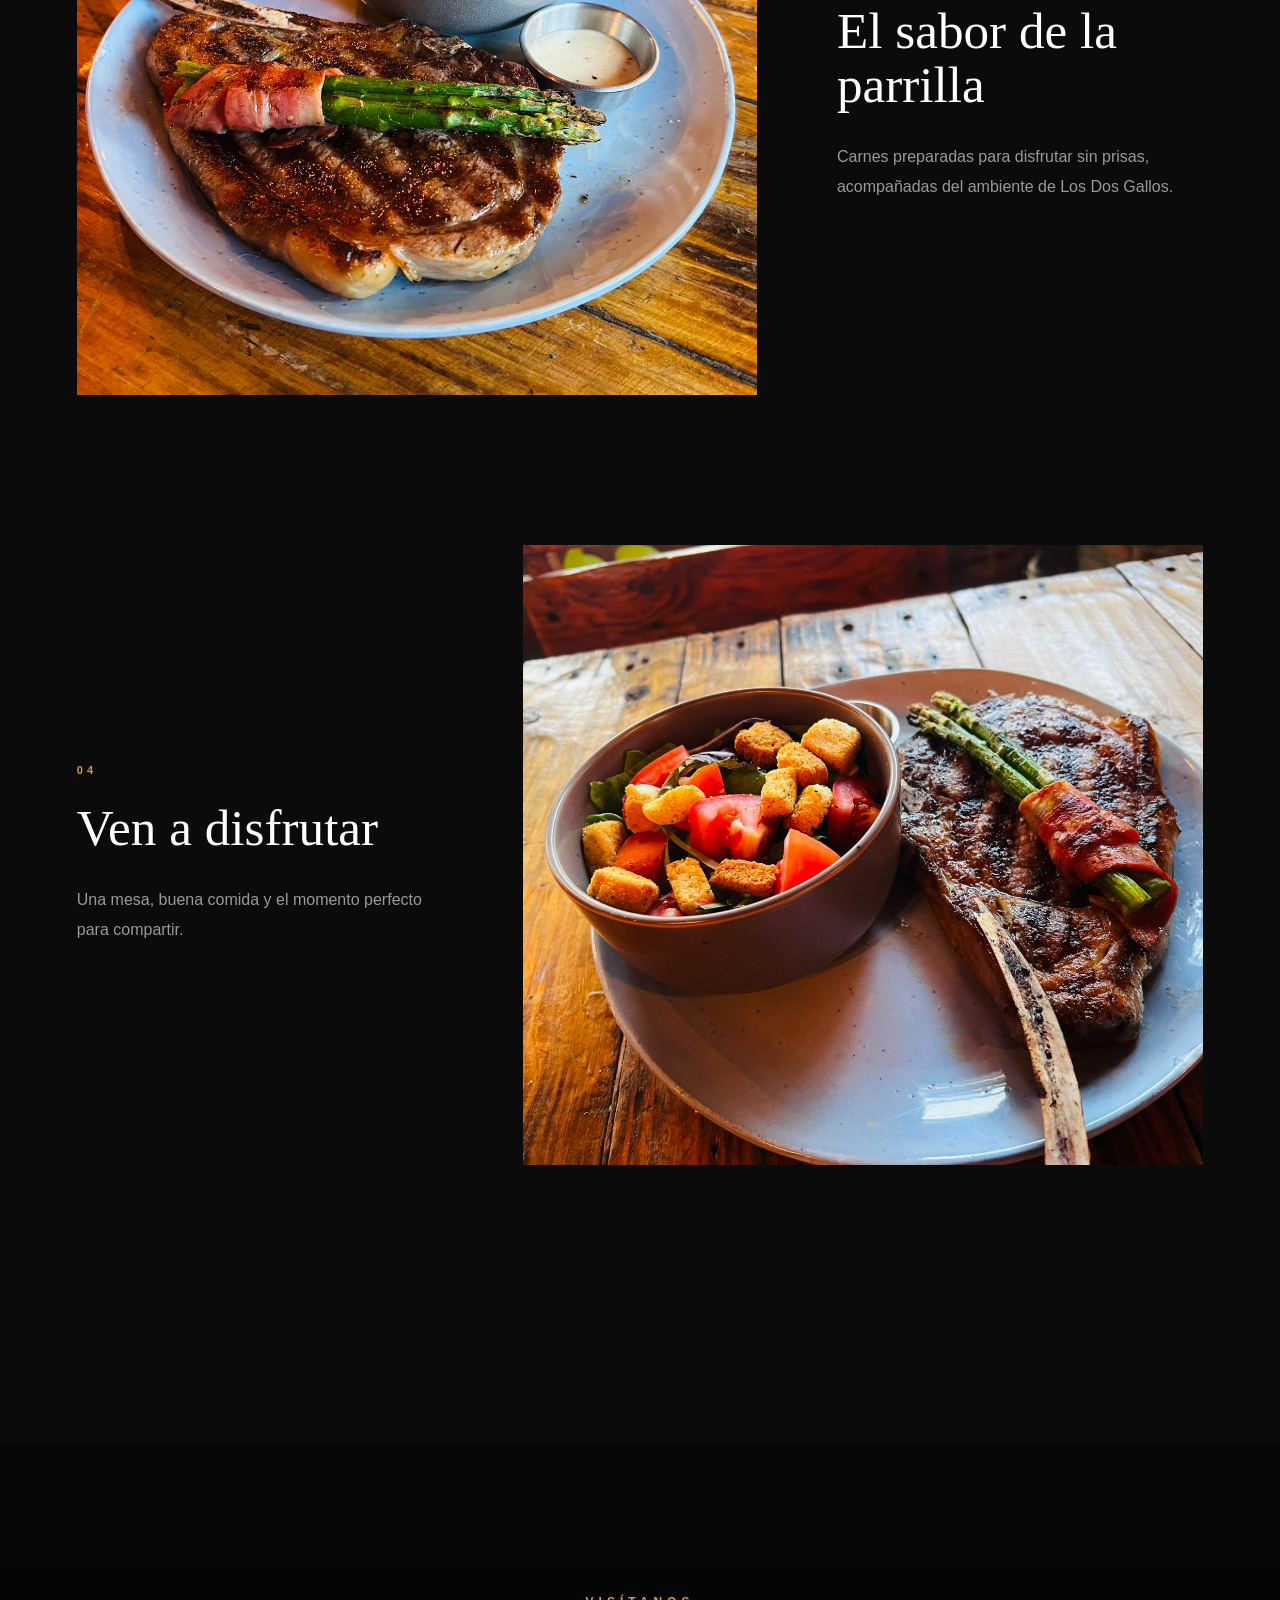
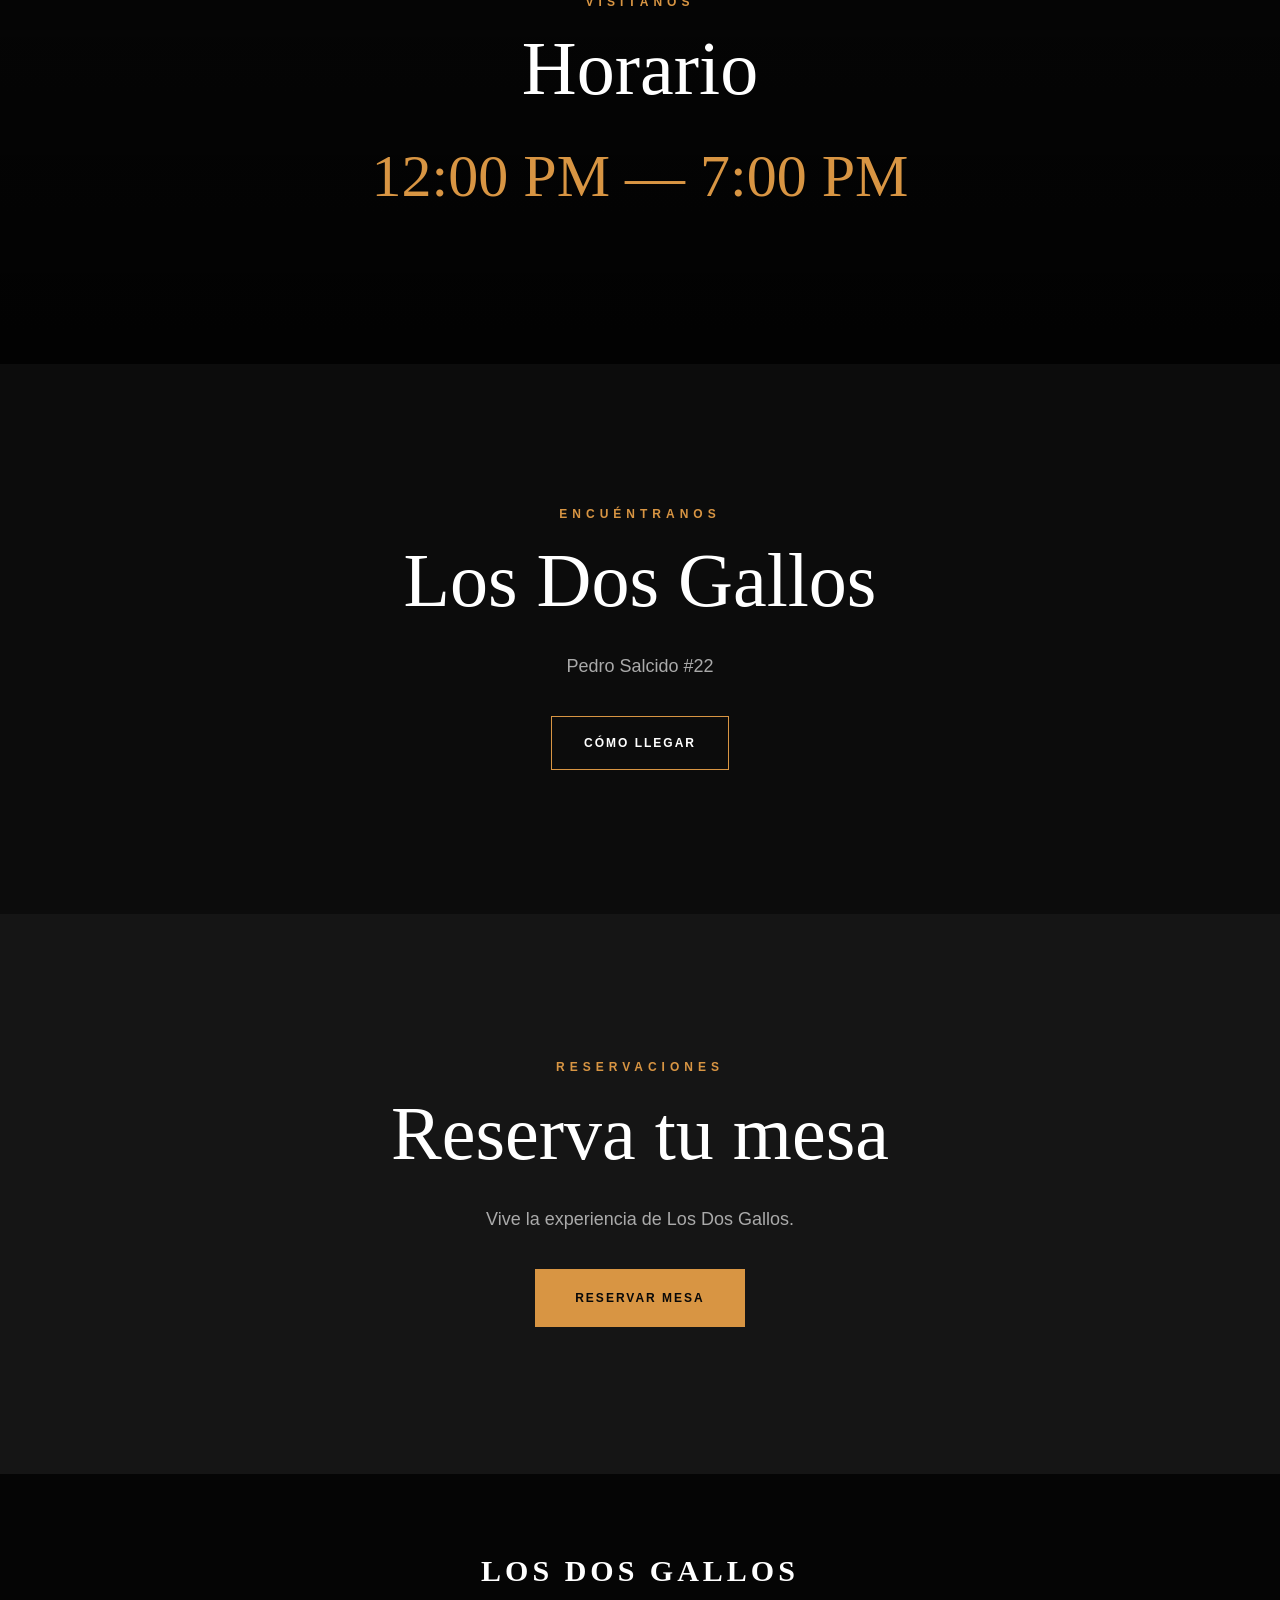
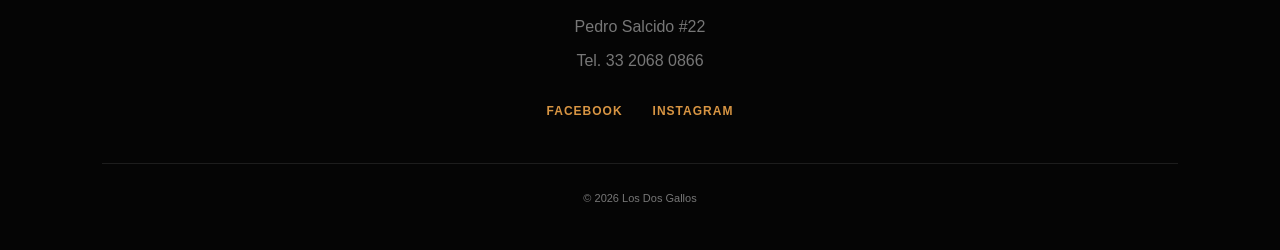
==== commit c198f04c: "Cambios pagina" ====
--- a/index.html
+++ b/index.html
@@ -63,55 +63,6 @@
 
     </section>
 
-
-    <!-- =========================
-     SOBRE NOSOTROS
-========================== -->
-<section class="nosotros" id="nosotros">
-
-    <div class="nosotros-imagen">
-        <img src="img/portada.png" alt="Interior de Los Dos Gallos">
-    </div>
-
-    <div class="nosotros-contenido">
-
-        <p class="section-label">NUESTRA ESENCIA</p>
-
-        <h2>
-            Un lugar para<br>
-            <span>disfrutar.</span>
-        </h2>
-
-        <p class="nosotros-texto">
-            En Los Dos Gallos creemos que una buena comida se disfruta
-            mejor alrededor de una mesa.
-        </p>
-
-        <p class="nosotros-texto">
-            Creamos un espacio cálido y familiar donde puedes compartir,
-            disfrutar de la parrilla y pasar un buen momento con quienes
-            más quieres.
-        </p>
-
-        <div class="nosotros-detalle">
-
-            <div>
-                <strong>12:00 PM</strong>
-                <span>Abrimos</span>
-            </div>
-
-            <div class="linea"></div>
-
-            <div>
-                <strong>7:00 PM</strong>
-                <span>Cerramos</span>
-            </div>
-
-        </div>
-
-    </div>
-
-</section>
 
 
     <!-- =========================
--- a/style.css
+++ b/style.css
@@ -1035,6 +1035,404 @@
     display: none;
 }
 
+
+/* =========================================================
+   PÁGINA NOSOTROS
+========================================================= */
+
+
+/* PORTADA */
+
+.nosotros-hero {
+    position: relative;
+
+    width: 100%;
+    min-height: 85vh;
+    min-height: 85svh;
+
+    display: flex;
+    align-items: flex-end;
+
+    padding: 150px 8% 100px;
+
+    overflow: hidden;
+}
+
+
+.nosotros-hero-fondo {
+    position: absolute;
+
+    inset: 0;
+
+    background:
+        linear-gradient(
+            180deg,
+            rgba(0, 0, 0, 0.25),
+            rgba(0, 0, 0, 0.85)
+        ),
+        url("img/jardin.png");
+
+    background-size: cover;
+    background-position: center;
+
+    transform: scale(1.02);
+}
+
+
+.nosotros-hero-contenido {
+    position: relative;
+
+    z-index: 2;
+
+    max-width: 900px;
+}
+
+
+.nosotros-hero h1 {
+    color: #ffffff;
+
+    font-family: Georgia, "Times New Roman", serif;
+
+    font-size: clamp(70px, 10vw, 140px);
+
+    font-weight: 400;
+
+    line-height: 0.84;
+
+    letter-spacing: -4px;
+
+    margin-bottom: 35px;
+}
+
+
+.nosotros-hero h1 span {
+    color: #d89543;
+}
+
+
+.nosotros-hero-contenido > p:last-child {
+    max-width: 600px;
+
+    color: #cccccc;
+
+    font-size: 18px;
+
+    line-height: 1.8;
+}
+
+
+/* =========================================================
+   JARDÍN / HISTORIA
+========================================================= */
+
+.historia-jardin {
+    width: 100%;
+
+    display: grid;
+
+    grid-template-columns: 0.75fr 1.25fr;
+
+    align-items: center;
+
+    gap: 70px;
+
+    padding: 140px 7%;
+
+    background: #111111;
+}
+
+
+.historia-jardin-texto {
+    max-width: 500px;
+}
+
+
+.historia-jardin-texto h2 span {
+    color: #d89543;
+}
+
+
+.historia-jardin-texto > p:last-child {
+    color: #999999;
+
+    font-size: 17px;
+
+    line-height: 1.9;
+}
+
+
+.historia-jardin-imagen {
+    width: 100%;
+
+    height: 650px;
+
+    overflow: hidden;
+}
+
+
+.historia-jardin-imagen img {
+    width: 100%;
+    height: 100%;
+
+    display: block;
+
+    object-fit: cover;
+
+    transition: transform 1s ease;
+}
+
+
+.historia-jardin-imagen:hover img {
+    transform: scale(1.03);
+}
+
+
+/* =========================================================
+   FRASE FINAL NOSOTROS
+========================================================= */
+
+.frase-nosotros {
+    min-height: 650px;
+
+    display: flex;
+
+    flex-direction: column;
+
+    align-items: center;
+    justify-content: center;
+
+    text-align: center;
+
+    padding: 120px 7%;
+
+    background: #080808;
+}
+
+
+.frase-nosotros h2 {
+    font-size: clamp(50px, 7vw, 90px);
+
+    line-height: 1.05;
+
+    margin-bottom: 50px;
+}
+
+
+.frase-nosotros h2 span {
+    color: #d89543;
+}
+
+
+/* =========================================================
+   PÁGINA MENÚ
+========================================================= */
+
+
+/* PORTADA */
+
+.menu-hero {
+    position: relative;
+
+    width: 100%;
+    min-height: 85vh;
+    min-height: 85svh;
+
+    display: flex;
+    align-items: flex-end;
+
+    padding: 150px 8% 100px;
+
+    overflow: hidden;
+}
+
+
+.menu-hero-fondo {
+    position: absolute;
+
+    inset: 0;
+
+    background:
+        linear-gradient(
+            180deg,
+            rgba(0, 0, 0, 0.25),
+            rgba(0, 0, 0, 0.9)
+        ),
+        url("img/platillo-1.png");
+
+    background-size: cover;
+
+    background-position: center;
+
+    transform: scale(1.02);
+}
+
+
+.menu-hero-contenido {
+    position: relative;
+
+    z-index: 2;
+
+    max-width: 900px;
+}
+
+
+.menu-hero h1 {
+    color: #ffffff;
+
+    font-family: Georgia, "Times New Roman", serif;
+
+    font-size: clamp(70px, 10vw, 140px);
+
+    font-weight: 400;
+
+    line-height: 0.84;
+
+    letter-spacing: -4px;
+
+    margin-bottom: 35px;
+}
+
+
+.menu-hero h1 span {
+    color: #d89543;
+}
+
+
+.menu-hero-contenido > p:last-child {
+    max-width: 580px;
+
+    color: #cccccc;
+
+    font-size: 18px;
+
+    line-height: 1.8;
+}
+
+
+/* =========================================================
+   MENÚ PRÓXIMAMENTE
+========================================================= */
+
+.menu-proximamente {
+    width: 100%;
+
+    display: grid;
+
+    grid-template-columns: 0.8fr 1.2fr;
+
+    align-items: center;
+
+    gap: 80px;
+
+    padding: 140px 7%;
+
+    background: #0b0b0b;
+}
+
+
+.menu-proximamente-contenido {
+    max-width: 520px;
+}
+
+
+.menu-proximamente-contenido h2 span {
+    color: #d89543;
+}
+
+
+.menu-proximamente-contenido > p:not(.section-label) {
+    color: #999999;
+
+    font-size: 17px;
+
+    line-height: 1.9;
+
+    margin-bottom: 40px;
+}
+
+
+.menu-proximamente-imagen {
+    width: 100%;
+
+    height: 650px;
+
+    overflow: hidden;
+}
+
+
+.menu-proximamente-imagen img {
+    width: 100%;
+    height: 100%;
+
+    display: block;
+
+    object-fit: cover;
+
+    transition: transform 1s ease;
+}
+
+
+.menu-proximamente-imagen:hover img {
+    transform: scale(1.03);
+}
+
+
+/* =========================================================
+   DESTACADO MENÚ
+========================================================= */
+
+.menu-destacado {
+    width: 100%;
+
+    display: grid;
+
+    grid-template-columns: 1.2fr 0.8fr;
+
+    align-items: center;
+
+    gap: 80px;
+
+    padding: 140px 7%;
+
+    background: #111111;
+}
+
+
+.menu-destacado-imagen {
+    height: 650px;
+
+    overflow: hidden;
+}
+
+
+.menu-destacado-imagen img {
+    width: 100%;
+    height: 100%;
+
+    display: block;
+
+    object-fit: cover;
+}
+
+
+.menu-destacado-texto {
+    max-width: 500px;
+}
+
+
+.menu-destacado-texto h2 span {
+    color: #d89543;
+}
+
+
+.menu-destacado-texto > p:last-child {
+    color: #999999;
+
+    font-size: 17px;
+
+    line-height: 1.9;
+}
+
 /* =========================================================
    TABLET
 ========================================================= */
@@ -1102,6 +1500,213 @@
 
         letter-spacing: 1px;
     }
+
+    /* -------------------------
+   PÁGINA MENÚ MÓVIL
+------------------------- */
+
+.menu-hero {
+    min-height: 80vh;
+    min-height: 80svh;
+
+    padding:
+        calc(120px + env(safe-area-inset-top))
+        22px
+        65px;
+
+    align-items: flex-end;
+}
+
+
+.menu-hero-fondo {
+    background:
+        linear-gradient(
+            180deg,
+            rgba(0, 0, 0, 0.28),
+            rgba(0, 0, 0, 0.9)
+        ),
+        url("img/platillo-1.png");
+
+    background-size: cover;
+
+    background-position: center;
+}
+
+
+.menu-hero h1 {
+    font-size: clamp(57px, 18vw, 78px);
+
+    line-height: 0.85;
+
+    letter-spacing: -2px;
+
+    margin-bottom: 27px;
+}
+
+
+.menu-hero-contenido > p:last-child {
+    font-size: 15px;
+
+    line-height: 1.7;
+}
+
+
+/* PRÓXIMAMENTE */
+
+.menu-proximamente {
+    grid-template-columns: 1fr;
+
+    gap: 50px;
+
+    padding: 90px 16px;
+}
+
+
+.menu-proximamente-contenido {
+    order: 2;
+
+    padding: 0 7px;
+}
+
+
+.menu-proximamente-imagen {
+    order: 1;
+
+    height: 430px;
+}
+
+
+.menu-proximamente-contenido > p:not(.section-label) {
+    font-size: 15px;
+
+    line-height: 1.8;
+}
+
+
+/* DESTACADO */
+
+.menu-destacado {
+    grid-template-columns: 1fr;
+
+    gap: 45px;
+
+    padding: 90px 16px;
+}
+
+
+.menu-destacado-imagen {
+    height: 430px;
+}
+
+
+.menu-destacado-texto {
+    padding: 0 7px;
+}
+
+
+.menu-destacado-texto > p:last-child {
+    font-size: 15px;
+
+    line-height: 1.8;
+}
+
+
+    /* -------------------------
+   PÁGINA NOSOTROS MÓVIL
+------------------------- */
+
+.nosotros-hero {
+    min-height: 80vh;
+    min-height: 80svh;
+
+    padding:
+        calc(120px + env(safe-area-inset-top))
+        22px
+        65px;
+
+    align-items: flex-end;
+}
+
+
+.nosotros-hero-fondo {
+    background:
+        linear-gradient(
+            180deg,
+            rgba(0, 0, 0, 0.28),
+            rgba(0, 0, 0, 0.88)
+        ),
+        url("img/jardin.png");
+
+    background-size: cover;
+
+    background-position: center;
+}
+
+
+.nosotros-hero h1 {
+    font-size: clamp(57px, 18vw, 78px);
+
+    line-height: 0.85;
+
+    letter-spacing: -2px;
+
+    margin-bottom: 27px;
+}
+
+
+.nosotros-hero-contenido > p:last-child {
+    font-size: 15px;
+
+    line-height: 1.7;
+}
+
+
+/* JARDÍN */
+
+.historia-jardin {
+    grid-template-columns: 1fr;
+
+    gap: 45px;
+
+    padding: 90px 16px;
+}
+
+
+.historia-jardin-texto {
+    order: 2;
+
+    padding: 0 7px;
+}
+
+
+.historia-jardin-imagen {
+    order: 1;
+
+    height: 430px;
+}
+
+
+.historia-jardin-texto > p:last-child {
+    font-size: 15px;
+
+    line-height: 1.8;
+}
+
+
+/* FRASE FINAL */
+
+.frase-nosotros {
+    min-height: 580px;
+
+    padding: 100px 22px;
+}
+
+
+.frase-nosotros h2 {
+    font-size: clamp(42px, 12vw, 56px);
+
+    margin-bottom: 40px;
+}
 
     /* -------------------------
    NAVEGACIÓN INFERIOR
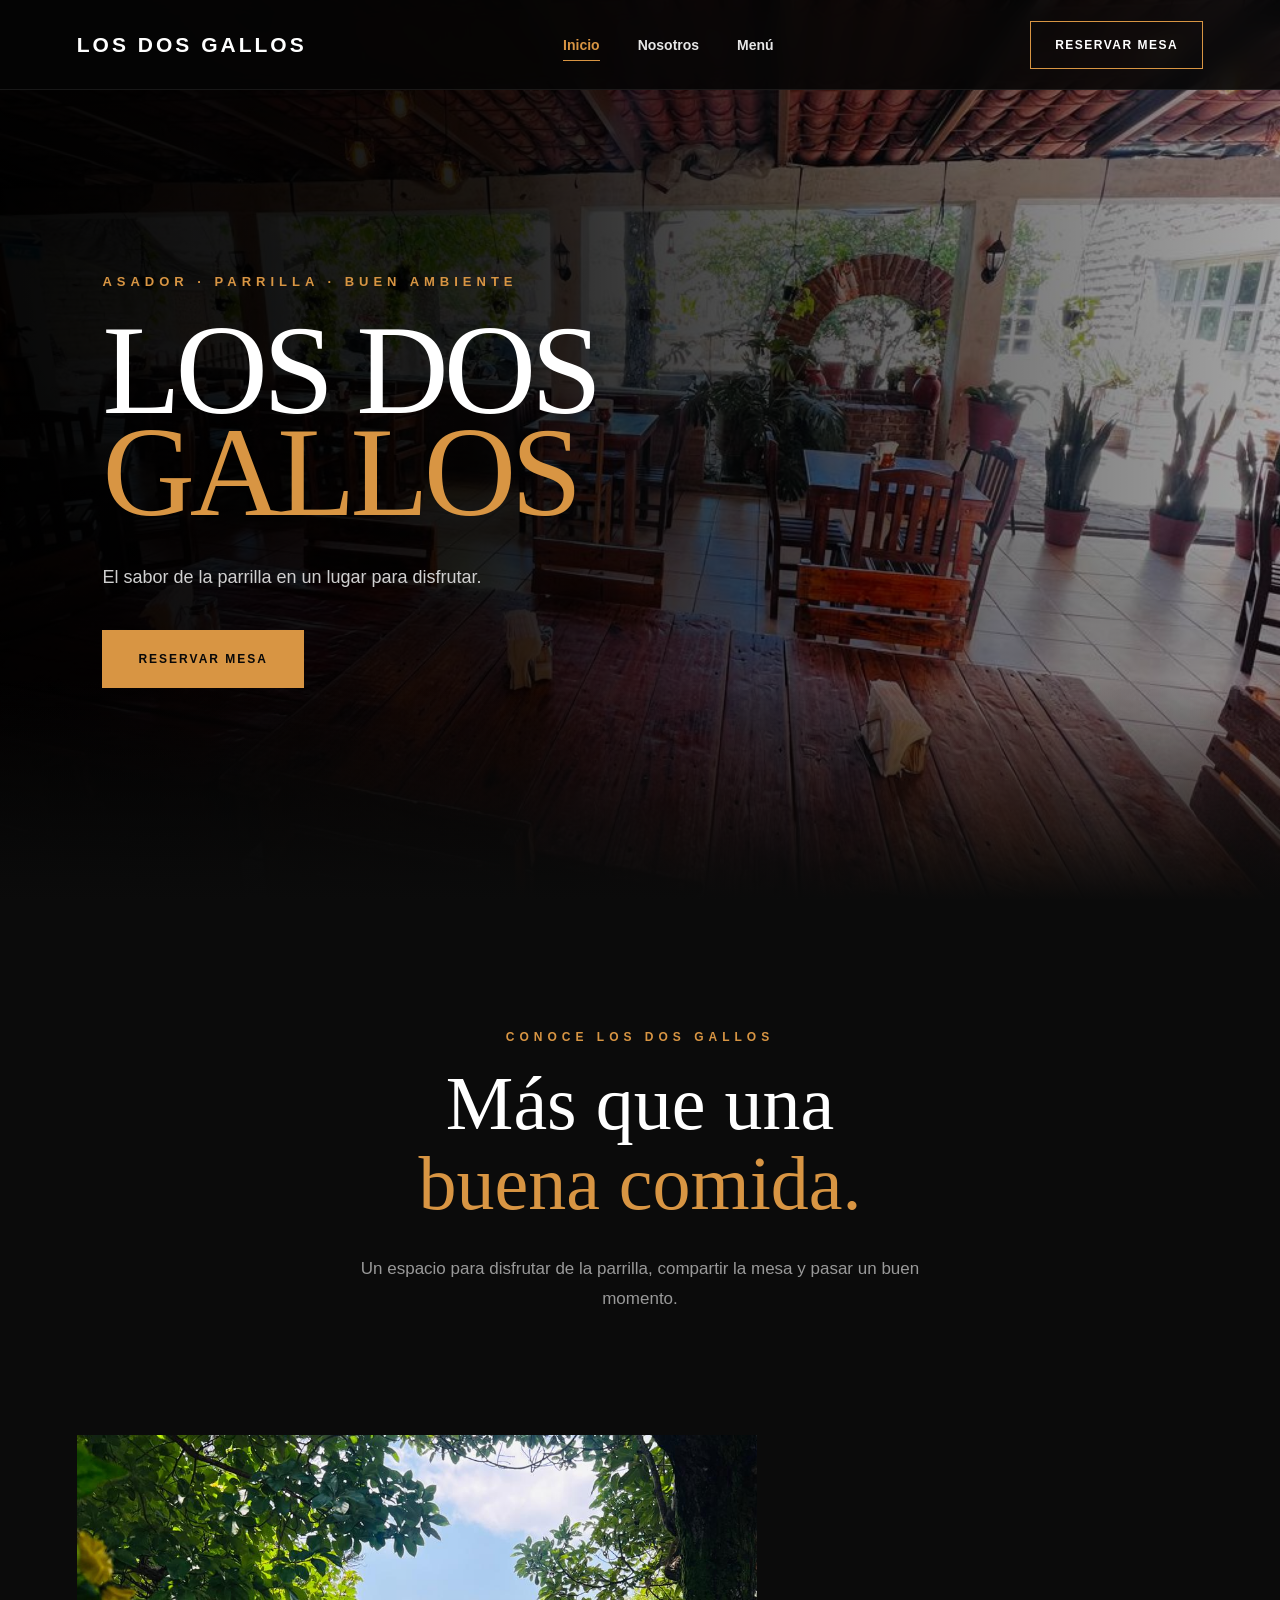
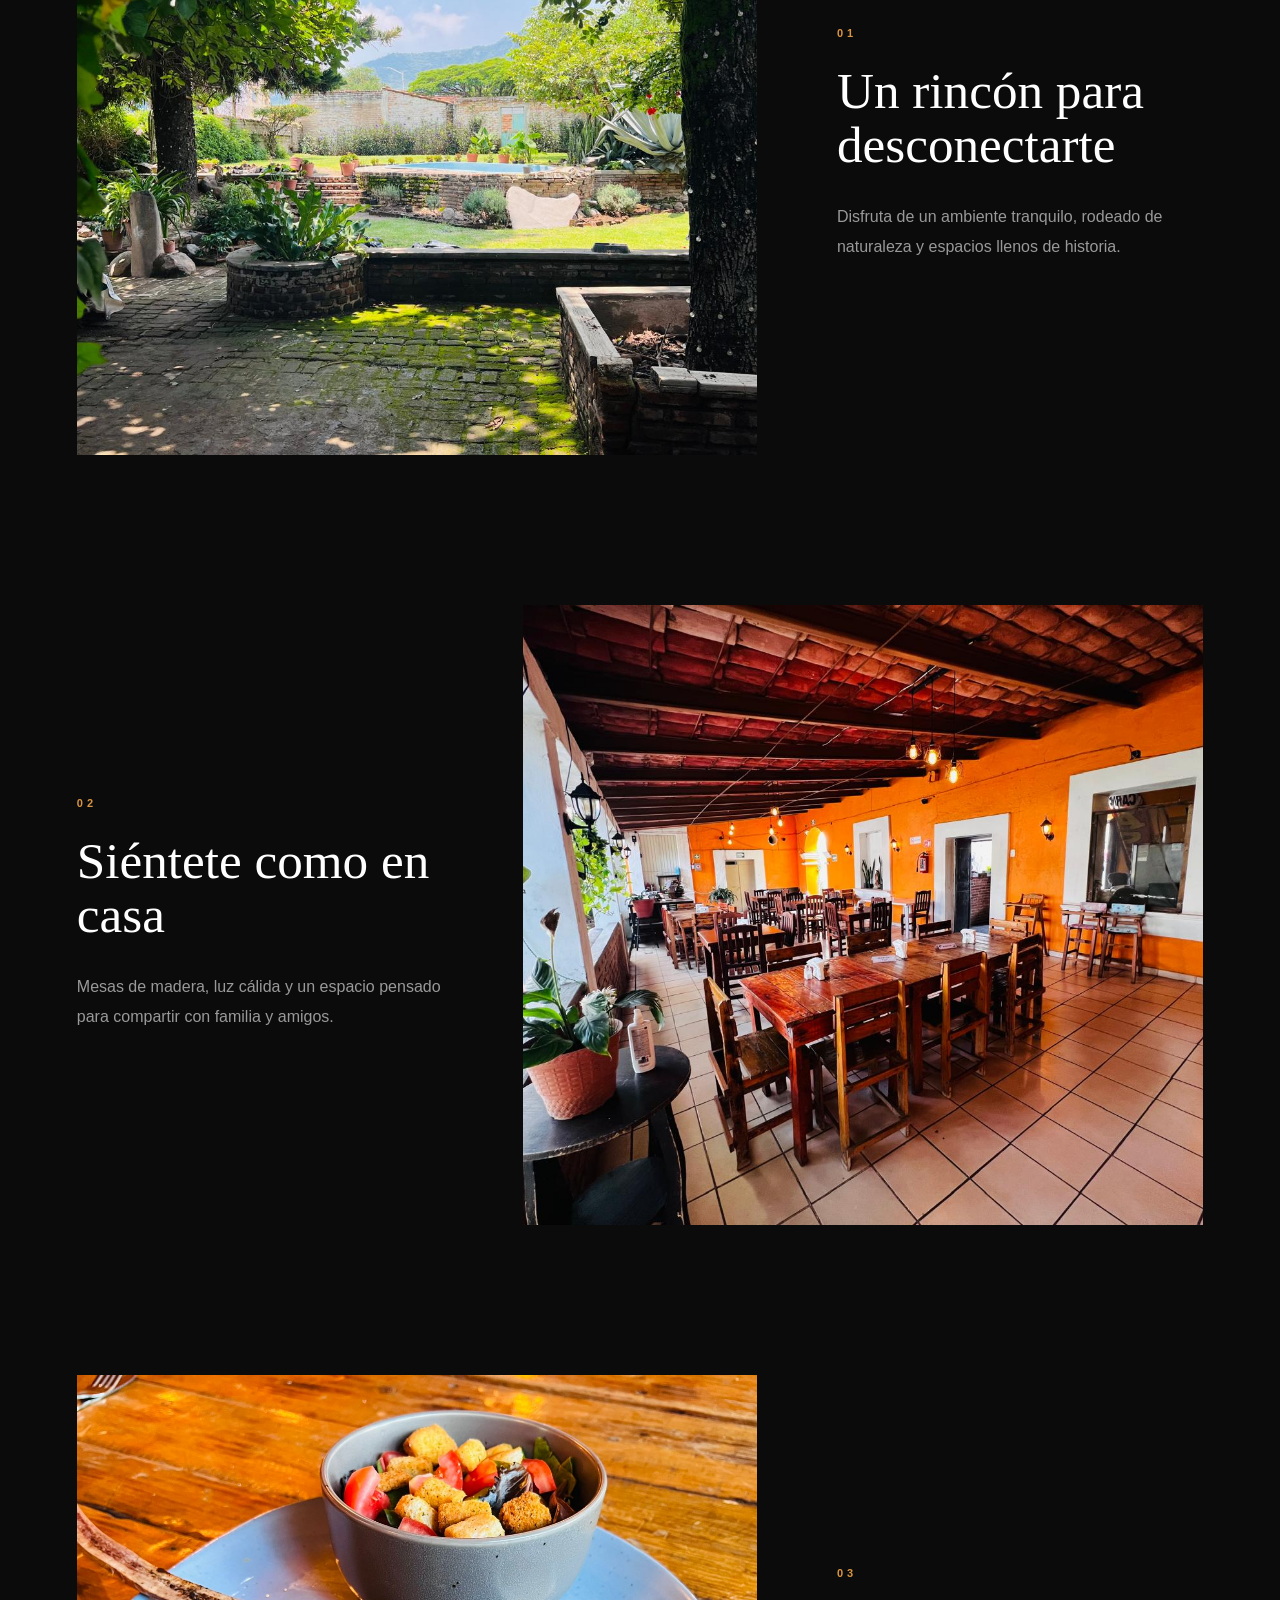
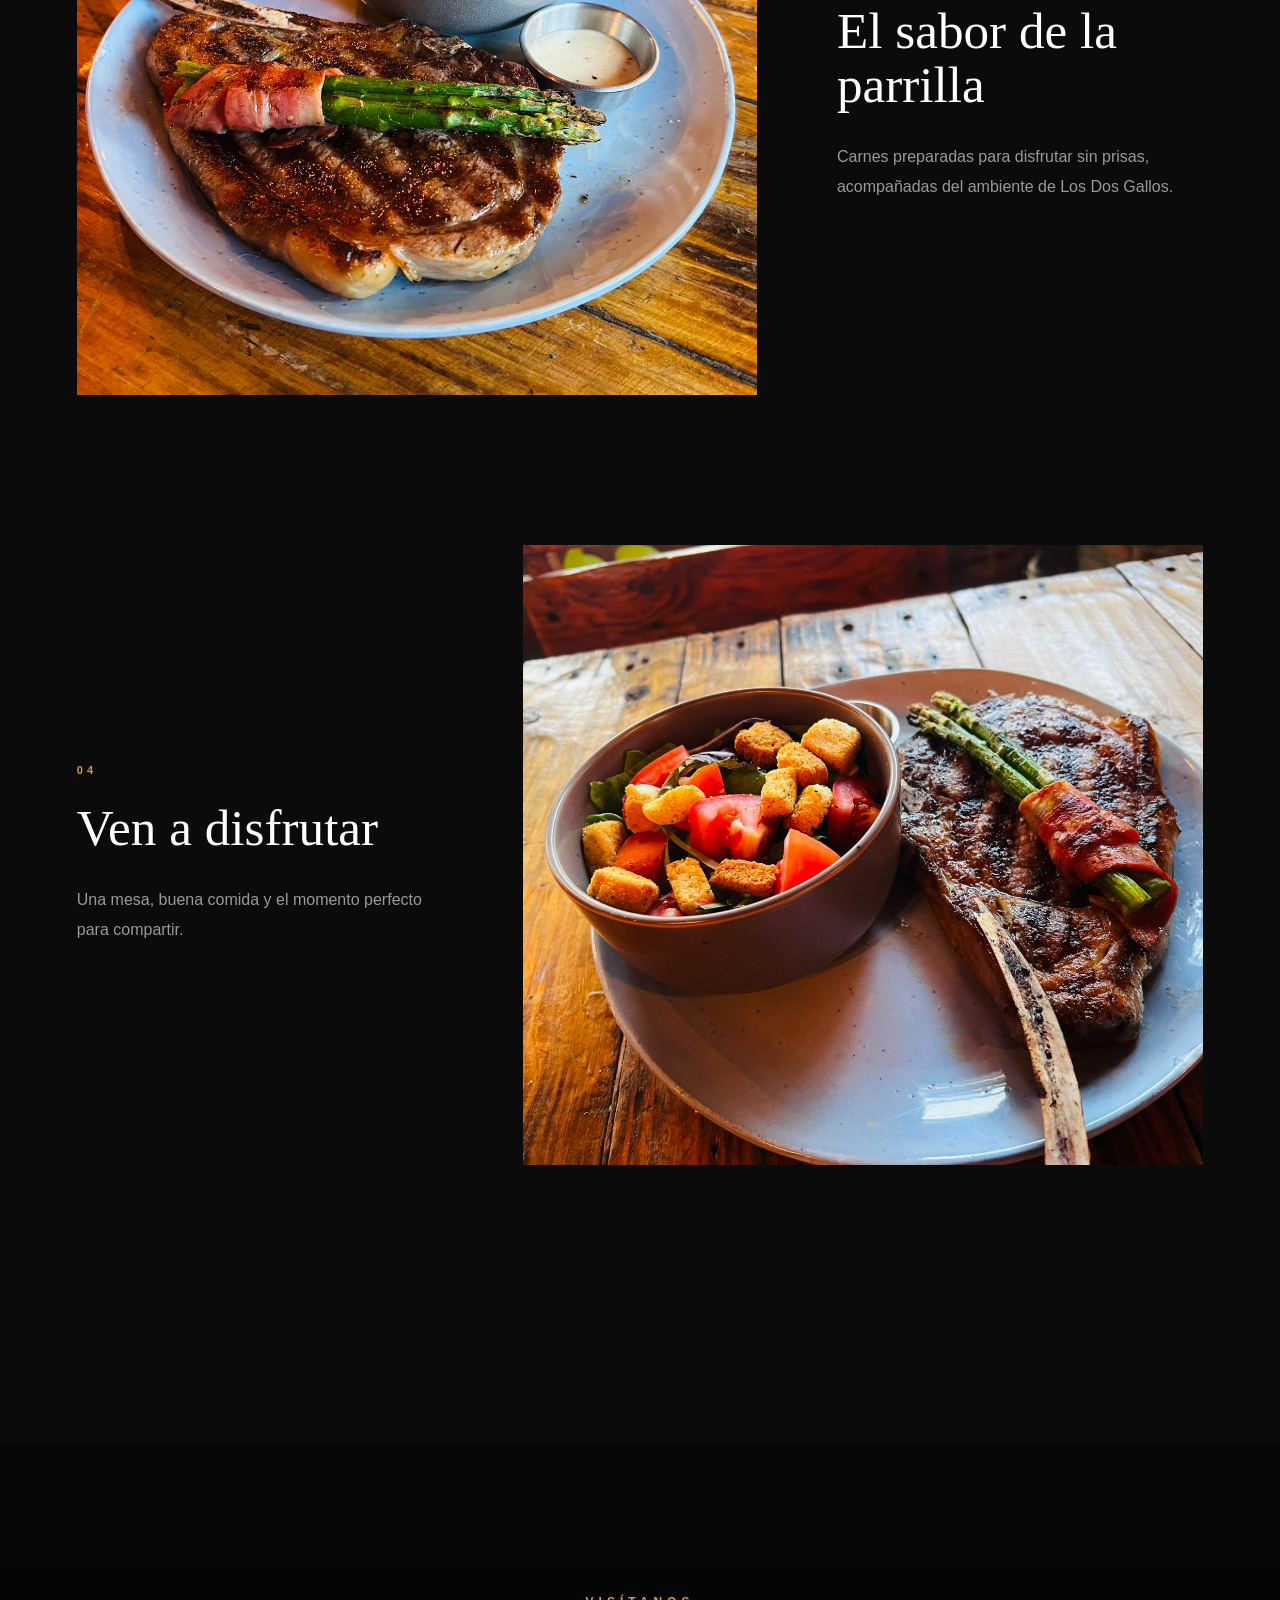
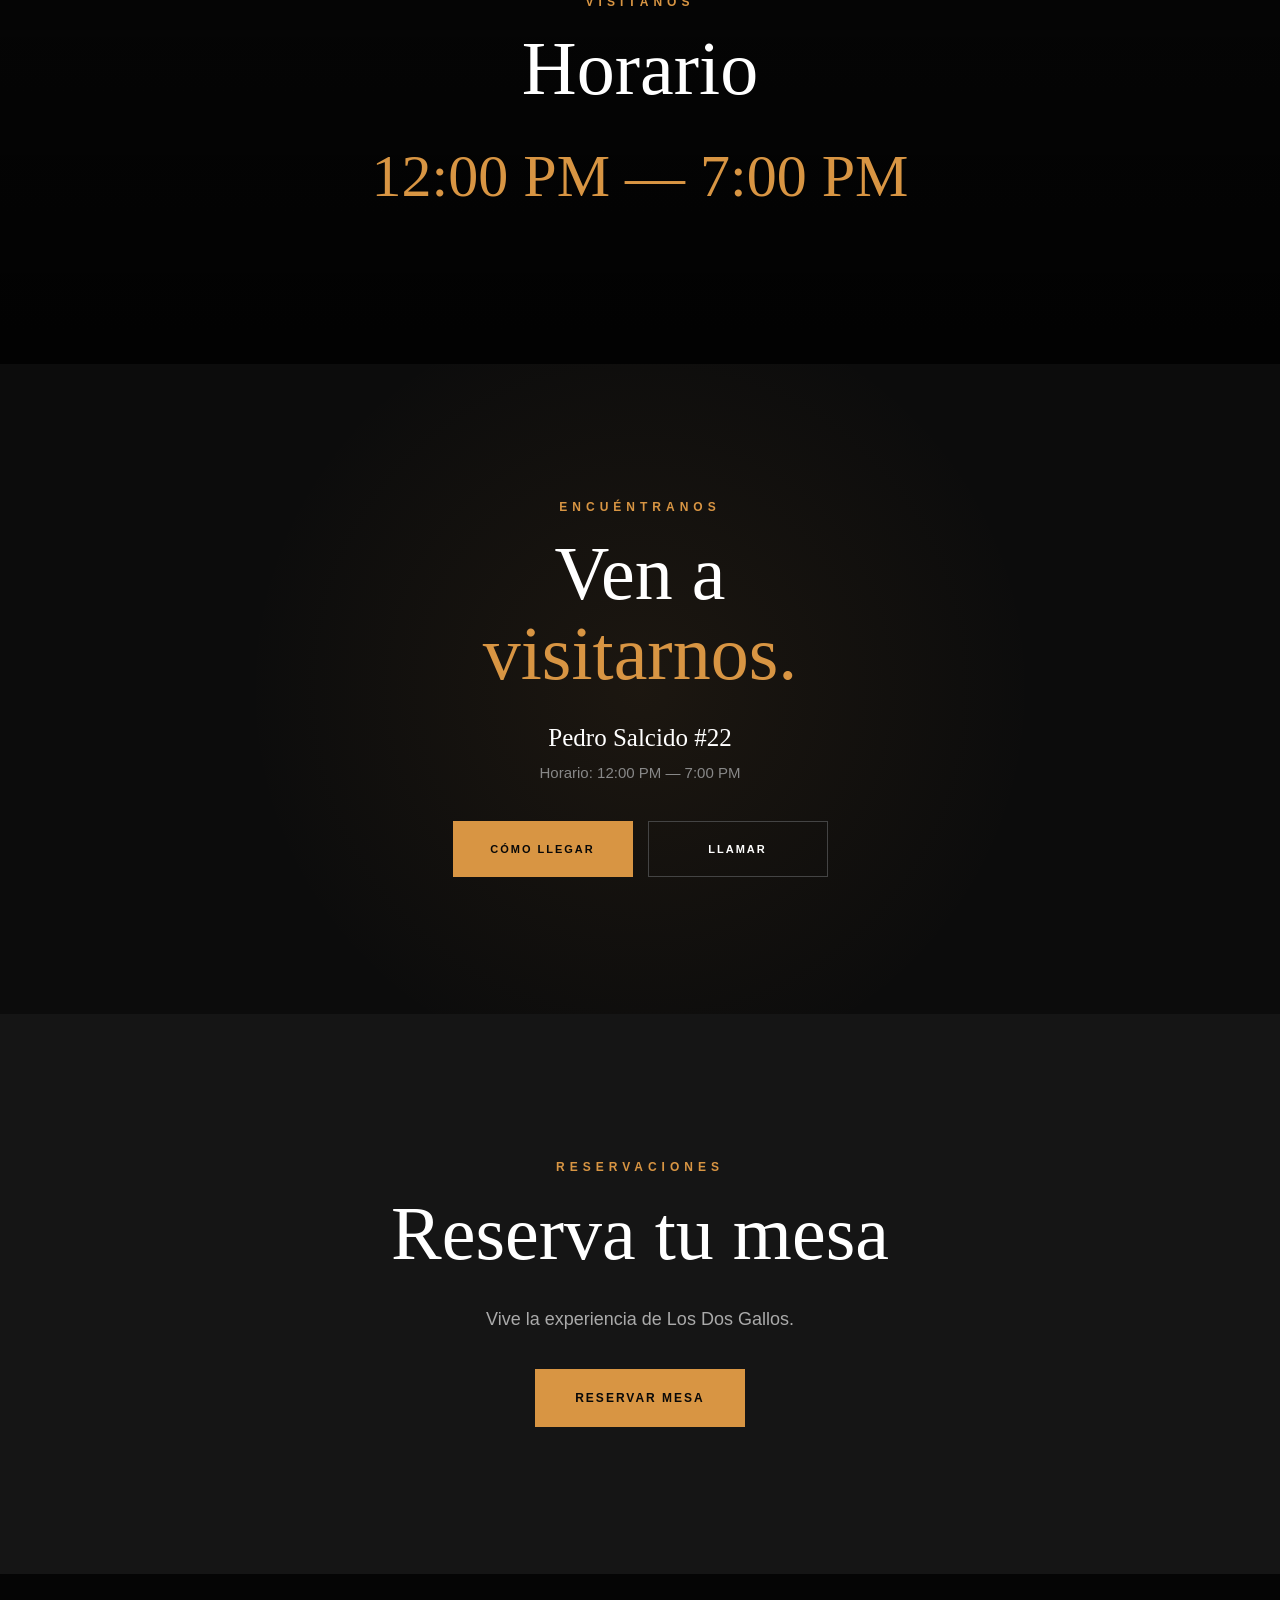
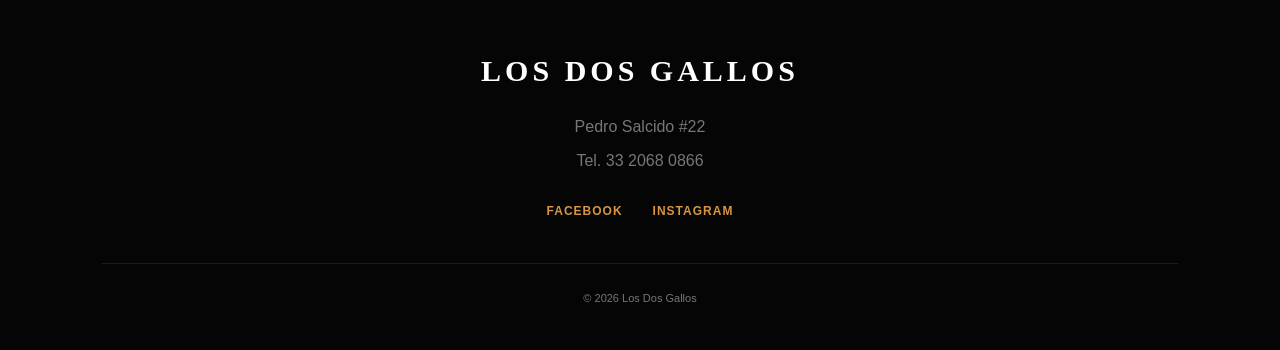
==== commit cb4f214a: "Cambios pagina" ====
--- a/index.html
+++ b/index.html
@@ -207,27 +207,53 @@
 
 
     <!-- =========================
-         UBICACIÓN
-    ========================== -->
-    <section class="ubicacion" id="ubicacion">
-
-        <p class="section-label">ENCUÉNTRANOS</p>
-
-        <h2>Los Dos Gallos</h2>
-
-        <p>
+     UBICACIÓN
+========================== -->
+
+<section class="ubicacion" id="ubicacion">
+
+    <div class="ubicacion-contenido reveal">
+
+        <p class="section-label">
+            ENCUÉNTRANOS
+        </p>
+
+        <h2>
+            Ven a<br>
+            <span>visitarnos.</span>
+        </h2>
+
+        <p class="direccion">
             Pedro Salcido #22
         </p>
 
-        <a
-            href="https://maps.app.goo.gl/G8QWfXKeG2GFgbGh9"
-            target="_blank"
-            class="btn-mapa"
-        >
-            Cómo llegar
-        </a>
-
-    </section>
+        <p class="horario-ubicacion">
+            Horario: 12:00 PM — 7:00 PM
+        </p>
+
+        <div class="ubicacion-botones">
+
+            <a
+                href="https://maps.app.goo.gl/G8QWfXKeG2GFgbGh9"
+                target="_blank"
+                rel="noopener noreferrer"
+                class="btn-mapa"
+            >
+                Cómo llegar
+            </a>
+
+            <a
+                href="tel:+523320680866"
+                class="btn-telefono"
+            >
+                Llamar
+            </a>
+
+        </div>
+
+    </div>
+
+</section>
 
 
     <!-- =========================
@@ -260,13 +286,30 @@
         <p>Pedro Salcido #22</p>
 
         <p>
-            Tel. 33 2068 0866
-        </p>
+    <a href="tel:+523320680866">
+        Tel. 33 2068 0866
+    </a>
+</p>
 
         <div class="redes">
-            <a href="#">Facebook</a>
-            <a href="#">Instagram</a>
-        </div>
+
+    <a
+        href="https://www.facebook.com/share/1J2gNFium3/"
+        target="_blank"
+        rel="noopener noreferrer"
+    >
+        Facebook
+    </a>
+
+    <a
+        href="https://www.instagram.com/los.2.gallos?igsi=MWl1N3hsdjZ6Z2UxNQ=="
+        target="_blank"
+        rel="noopener noreferrer"
+    >
+        Instagram
+    </a>
+
+</div>
 
         <p class="copyright">
             © 2026 Los Dos Gallos
--- a/style.css
+++ b/style.css
@@ -825,67 +825,124 @@
 .ubicacion {
     width: 100%;
 
-    min-height: 550px;
+    min-height: 650px;
 
     display: flex;
-
-    flex-direction: column;
-
     align-items: center;
     justify-content: center;
 
-    padding: 110px 8%;
+    padding: 120px 8%;
 
     text-align: center;
 
-    background: #0c0c0c;
-}
-
-.ubicacion > p:not(.section-label) {
-    color: #aaaaaa;
-
-    font-size: 18px;
-
-    line-height: 1.7;
-
-    margin-bottom: 35px;
-}
-
-.btn-mapa {
-    display: inline-flex;
+    background:
+        radial-gradient(
+            circle at center,
+            rgba(216, 149, 67, 0.08),
+            transparent 55%
+        ),
+        #0c0c0c;
+}
+
+
+.ubicacion-contenido {
+    width: 100%;
+    max-width: 800px;
+}
+
+
+.ubicacion h2 span {
+    color: #d89543;
+}
+
+
+.direccion {
+    color: #ffffff;
+
+    font-family: Georgia, "Times New Roman", serif;
+
+    font-size: 25px;
+
+    margin-bottom: 12px;
+}
+
+
+.horario-ubicacion {
+    color: #888888;
+
+    font-size: 15px;
+
+    margin-bottom: 40px;
+}
+
+
+.ubicacion-botones {
+    display: flex;
 
     align-items: center;
     justify-content: center;
 
-    min-height: 54px;
-
-    padding: 0 32px;
+    gap: 15px;
+}
+
+
+/* BOTÓN MAPA */
+
+.btn-mapa,
+.btn-telefono {
+    min-width: 180px;
+    min-height: 56px;
+
+    display: inline-flex;
+
+    align-items: center;
+    justify-content: center;
+
+    padding: 0 28px;
+
+    font-size: 11px;
+    font-weight: 900;
+
+    letter-spacing: 2px;
+
+    text-transform: uppercase;
+
+    transition: 0.3s ease;
+}
+
+
+.btn-mapa {
+    background: #d89543;
 
     border: 1px solid #d89543;
 
+    color: #080808;
+}
+
+
+.btn-mapa:hover {
+    background: #ffffff;
+
+    border-color: #ffffff;
+
+    transform: translateY(-2px);
+}
+
+
+.btn-telefono {
+    border: 1px solid #444444;
+
     color: #ffffff;
-
-    font-size: 12px;
-    font-weight: 800;
-
-    letter-spacing: 2px;
-
-    text-transform: uppercase;
-
-    transition:
-        background 0.3s ease,
-        color 0.3s ease,
-        transform 0.3s ease;
-}
-
-.btn-mapa:hover {
-    background: #d89543;
-
-    color: #000000;
+}
+
+
+.btn-telefono:hover {
+    border-color: #d89543;
+
+    color: #d89543;
 
     transform: translateY(-2px);
 }
-
 
 /* =========================================================
    RESERVACIÓN
@@ -1433,6 +1490,318 @@
     line-height: 1.9;
 }
 
+
+/* =========================================================
+   MODAL RESERVACIÓN
+========================================================= */
+
+.modal-reserva {
+    position: fixed;
+
+    inset: 0;
+
+    z-index: 10000;
+
+    display: flex;
+
+    align-items: center;
+    justify-content: center;
+
+    padding: 30px;
+
+    opacity: 0;
+
+    visibility: hidden;
+
+    pointer-events: none;
+
+    transition:
+        opacity 0.3s ease,
+        visibility 0.3s ease;
+}
+
+
+.modal-reserva.activo {
+    opacity: 1;
+
+    visibility: visible;
+
+    pointer-events: auto;
+}
+
+
+/* FONDO */
+
+.modal-reserva-overlay {
+    position: absolute;
+
+    inset: 0;
+
+    background: rgba(0, 0, 0, 0.85);
+
+    backdrop-filter: blur(8px);
+    -webkit-backdrop-filter: blur(8px);
+}
+
+
+/* CAJA */
+
+.modal-reserva-contenido {
+    position: relative;
+
+    z-index: 2;
+
+    width: 100%;
+    max-width: 620px;
+
+    max-height: 90vh;
+    max-height: 90svh;
+
+    overflow-y: auto;
+
+    padding: 60px;
+
+    background: #111111;
+
+    border: 1px solid rgba(216, 149, 67, 0.35);
+
+    box-shadow:
+        0 30px 80px rgba(0, 0, 0, 0.6);
+
+    transform: translateY(30px) scale(0.97);
+
+    transition: transform 0.35s ease;
+}
+
+
+.modal-reserva.activo .modal-reserva-contenido {
+    transform: translateY(0) scale(1);
+}
+
+
+/* IMPEDIR SCROLL DE FONDO */
+
+body.modal-abierto {
+    overflow: hidden;
+}
+
+
+/* BOTÓN CERRAR */
+
+.cerrar-reserva {
+    position: absolute;
+
+    top: 20px;
+    right: 22px;
+
+    width: 42px;
+    height: 42px;
+
+    border: 0;
+
+    background: transparent;
+
+    color: #ffffff;
+
+    cursor: pointer;
+
+    font-family: Arial, sans-serif;
+
+    font-size: 33px;
+
+    font-weight: 200;
+
+    line-height: 1;
+}
+
+
+/* CABECERA */
+
+.reserva-encabezado {
+    margin-bottom: 45px;
+}
+
+
+.reserva-encabezado h2 {
+    color: #ffffff;
+
+    font-family: Georgia, "Times New Roman", serif;
+
+    font-size: 60px;
+
+    font-weight: 400;
+
+    line-height: 0.95;
+
+    margin-bottom: 25px;
+}
+
+
+.reserva-encabezado h2 span {
+    color: #d89543;
+}
+
+
+.reserva-encabezado > p:last-child {
+    max-width: 470px;
+
+    color: #999999;
+
+    font-size: 15px;
+
+    line-height: 1.7;
+}
+
+
+/* FORMULARIO */
+
+#formReserva {
+    display: flex;
+
+    flex-direction: column;
+
+    gap: 23px;
+}
+
+
+.campo-reserva {
+    display: flex;
+
+    flex-direction: column;
+
+    gap: 9px;
+}
+
+
+.campo-reserva label {
+    color: #bbbbbb;
+
+    font-size: 10px;
+
+    font-weight: 800;
+
+    letter-spacing: 1.5px;
+
+    text-transform: uppercase;
+}
+
+
+.campo-reserva label span {
+    color: #666666;
+
+    font-weight: 500;
+}
+
+
+/* INPUTS */
+
+.campo-reserva input,
+.campo-reserva select,
+.campo-reserva textarea {
+    width: 100%;
+
+    min-height: 55px;
+
+    border: 1px solid #333333;
+
+    outline: none;
+
+    background: #080808;
+
+    color: #ffffff;
+
+    padding: 0 16px;
+
+    border-radius: 0;
+
+    font-size: 16px;
+
+    transition:
+        border-color 0.3s ease,
+        background 0.3s ease;
+}
+
+
+.campo-reserva textarea {
+    min-height: 100px;
+
+    resize: vertical;
+
+    padding-top: 16px;
+
+    line-height: 1.5;
+}
+
+
+.campo-reserva input:focus,
+.campo-reserva select:focus,
+.campo-reserva textarea:focus {
+    border-color: #d89543;
+
+    background: #0c0c0c;
+}
+
+
+/* FECHA + HORA */
+
+.reserva-doble {
+    display: grid;
+
+    grid-template-columns: 1fr 1fr;
+
+    gap: 15px;
+}
+
+
+/* BOTÓN WHATSAPP */
+
+.enviar-whatsapp {
+    width: 100%;
+
+    min-height: 62px;
+
+    margin-top: 10px;
+
+    border: 0;
+
+    background: #d89543;
+
+    color: #080808;
+
+    cursor: pointer;
+
+    font-size: 11px;
+
+    font-weight: 900;
+
+    letter-spacing: 2px;
+
+    text-transform: uppercase;
+
+    transition:
+        background 0.3s ease,
+        transform 0.3s ease;
+}
+
+
+.enviar-whatsapp:hover {
+    background: #ffffff;
+
+    transform: translateY(-2px);
+}
+
+
+.aviso-reserva {
+    color: #666666;
+
+    font-size: 11px;
+
+    line-height: 1.6;
+
+    text-align: center;
+}
+
+
 /* =========================================================
    TABLET
 ========================================================= */
@@ -1500,6 +1869,93 @@
 
         letter-spacing: 1px;
     }
+
+
+    /* -------------------------
+   RESERVACIÓN MÓVIL
+------------------------- */
+
+.modal-reserva {
+    align-items: flex-end;
+
+    padding: 0;
+}
+
+
+.modal-reserva-contenido {
+    width: 100%;
+
+    max-width: none;
+
+    max-height: 92vh;
+    max-height: 92svh;
+
+    padding:
+        55px
+        22px
+        calc(35px + env(safe-area-inset-bottom));
+
+    border-left: 0;
+    border-right: 0;
+    border-bottom: 0;
+
+    transform: translateY(100%);
+}
+
+
+.modal-reserva.activo .modal-reserva-contenido {
+    transform: translateY(0);
+}
+
+
+.cerrar-reserva {
+    top: 12px;
+
+    right: 14px;
+}
+
+
+.reserva-encabezado {
+    margin-bottom: 35px;
+}
+
+
+.reserva-encabezado h2 {
+    font-size: clamp(44px, 13vw, 57px);
+
+    margin-bottom: 20px;
+}
+
+
+.reserva-encabezado > p:last-child {
+    font-size: 14px;
+}
+
+
+#formReserva {
+    gap: 20px;
+}
+
+
+.reserva-doble {
+    grid-template-columns: 1fr 1fr;
+
+    gap: 10px;
+}
+
+
+.campo-reserva input,
+.campo-reserva select {
+    min-height: 54px;
+
+    font-size: 16px;
+}
+
+
+.enviar-whatsapp {
+    min-height: 58px;
+}
+
 
     /* -------------------------
    PÁGINA MENÚ MÓVIL
@@ -2060,32 +2516,52 @@
 
 
     /* -------------------------
-       UBICACIÓN
-    ------------------------- */
-
-    .ubicacion {
-        min-height: auto;
-
-        padding: 95px 22px;
-    }
-
-    .ubicacion > p:not(.section-label) {
-        font-size: 15px;
-
-        margin-bottom: 30px;
-    }
-
-    .btn-mapa {
-        width: 100%;
-
-        max-width: 340px;
-
-        min-height: 54px;
-
-        padding: 0 20px;
-
-        font-size: 10px;
-    }
+   UBICACIÓN MÓVIL
+------------------------- */
+
+.ubicacion {
+    min-height: auto;
+
+    padding: 100px 22px;
+}
+
+
+.ubicacion-contenido {
+    max-width: 100%;
+}
+
+
+.direccion {
+    font-size: 22px;
+}
+
+
+.horario-ubicacion {
+    font-size: 14px;
+
+    line-height: 1.6;
+
+    margin-bottom: 32px;
+}
+
+
+.ubicacion-botones {
+    width: 100%;
+
+    flex-direction: column;
+
+    gap: 10px;
+}
+
+
+.btn-mapa,
+.btn-telefono {
+    width: 100%;
+
+    max-width: 340px;
+
+    min-height: 56px;
+}
 
 
     /* -------------------------
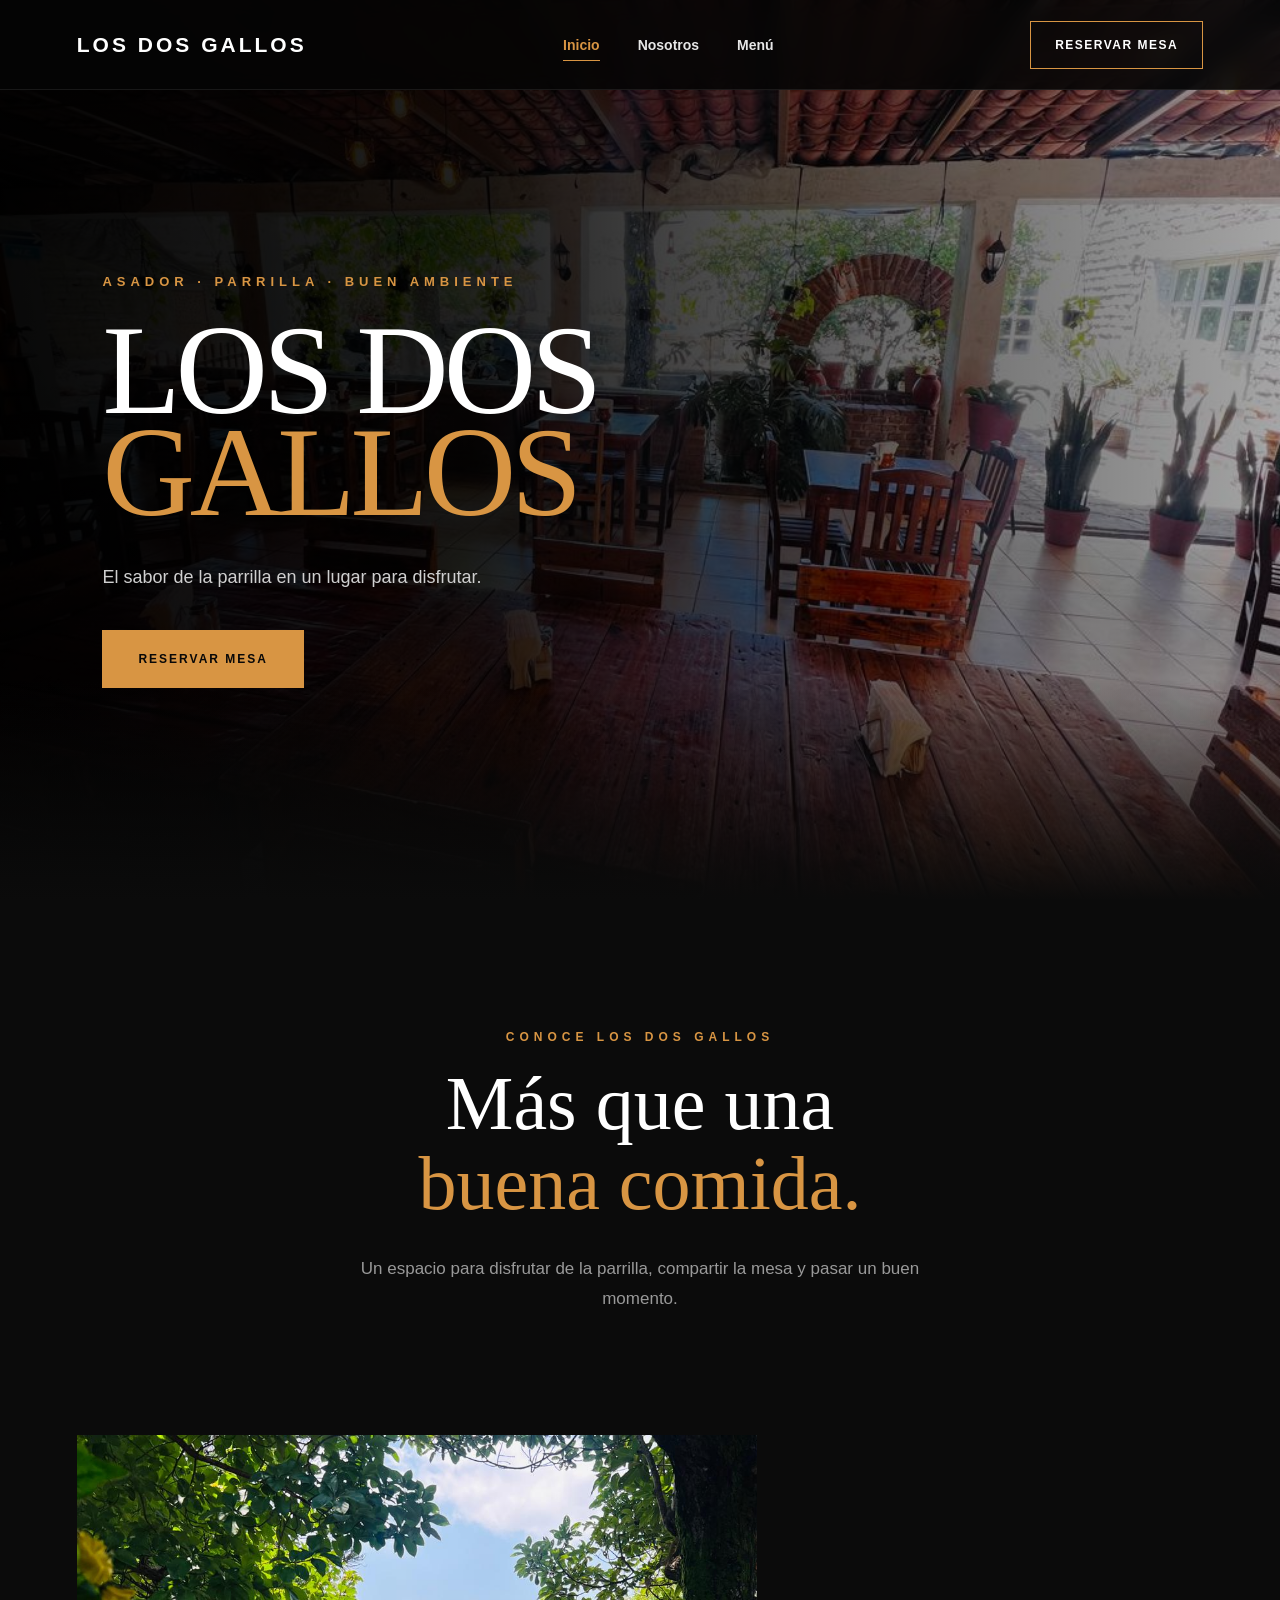
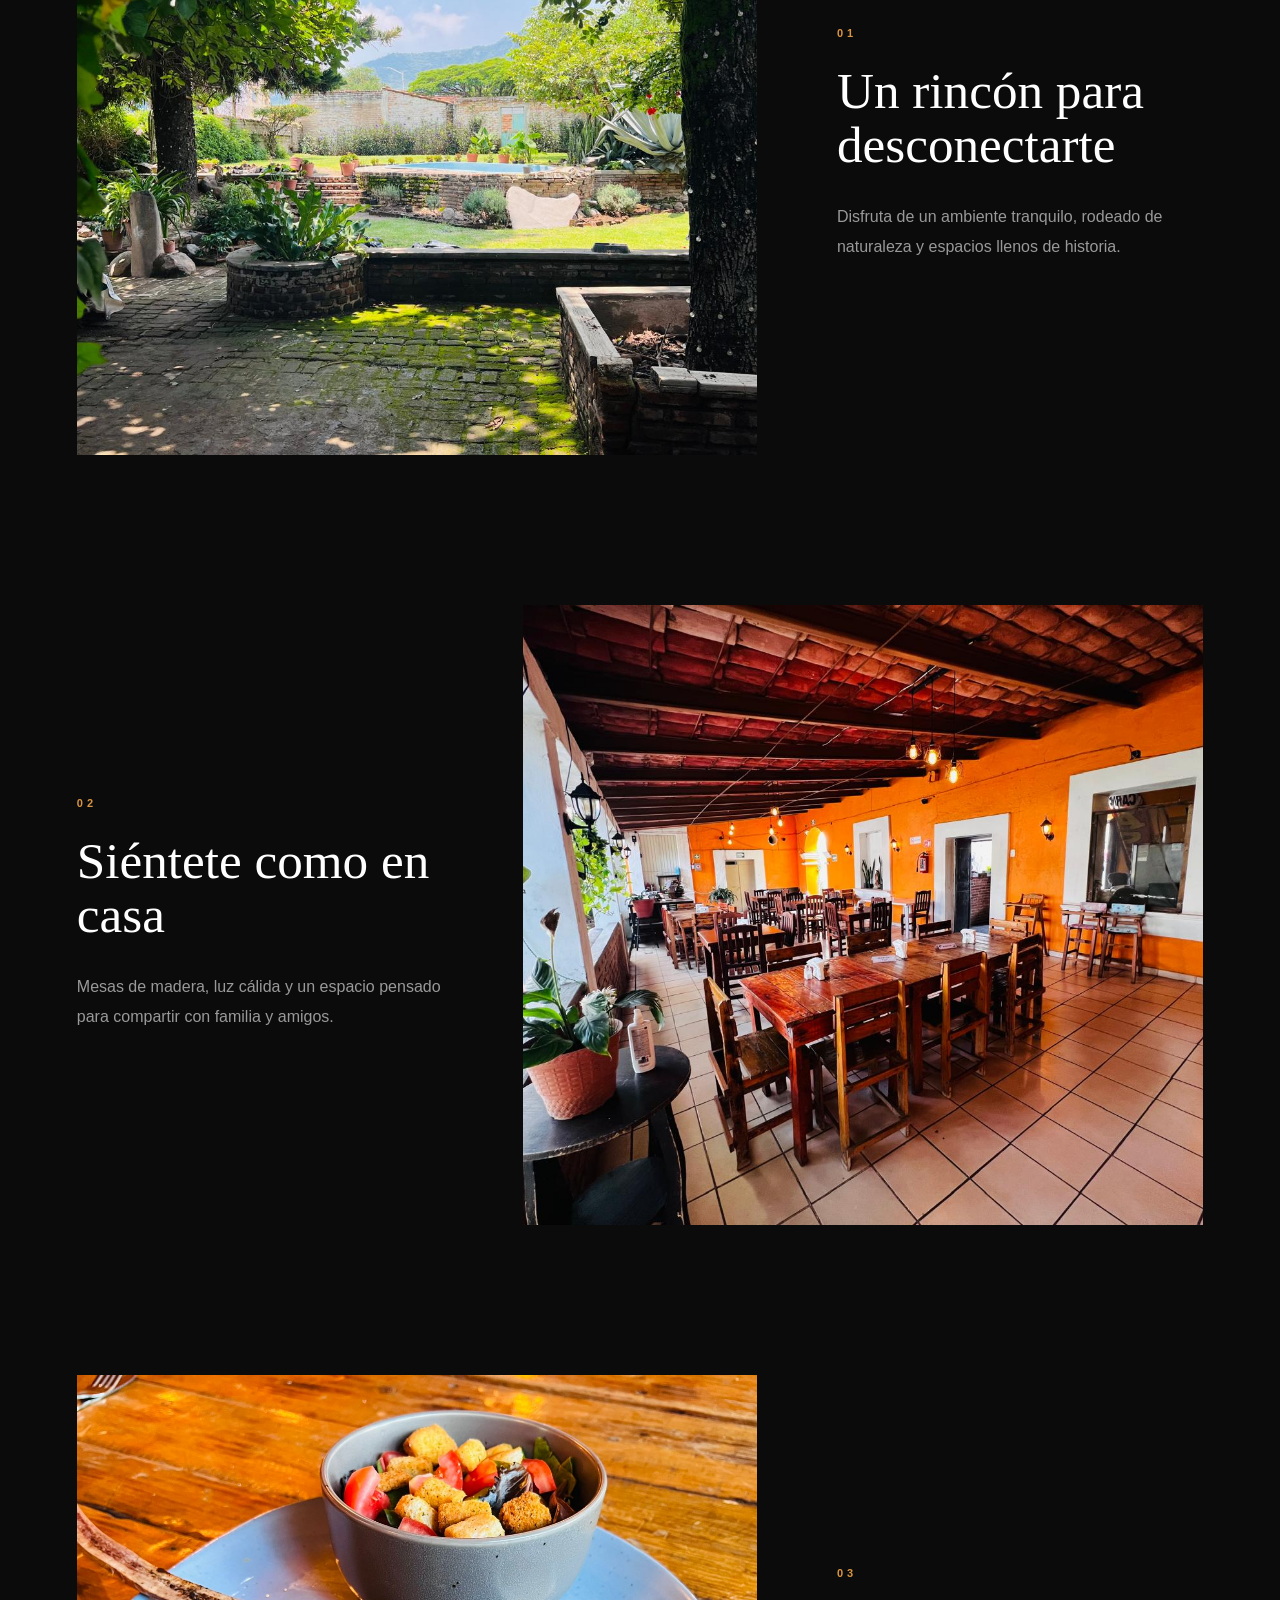
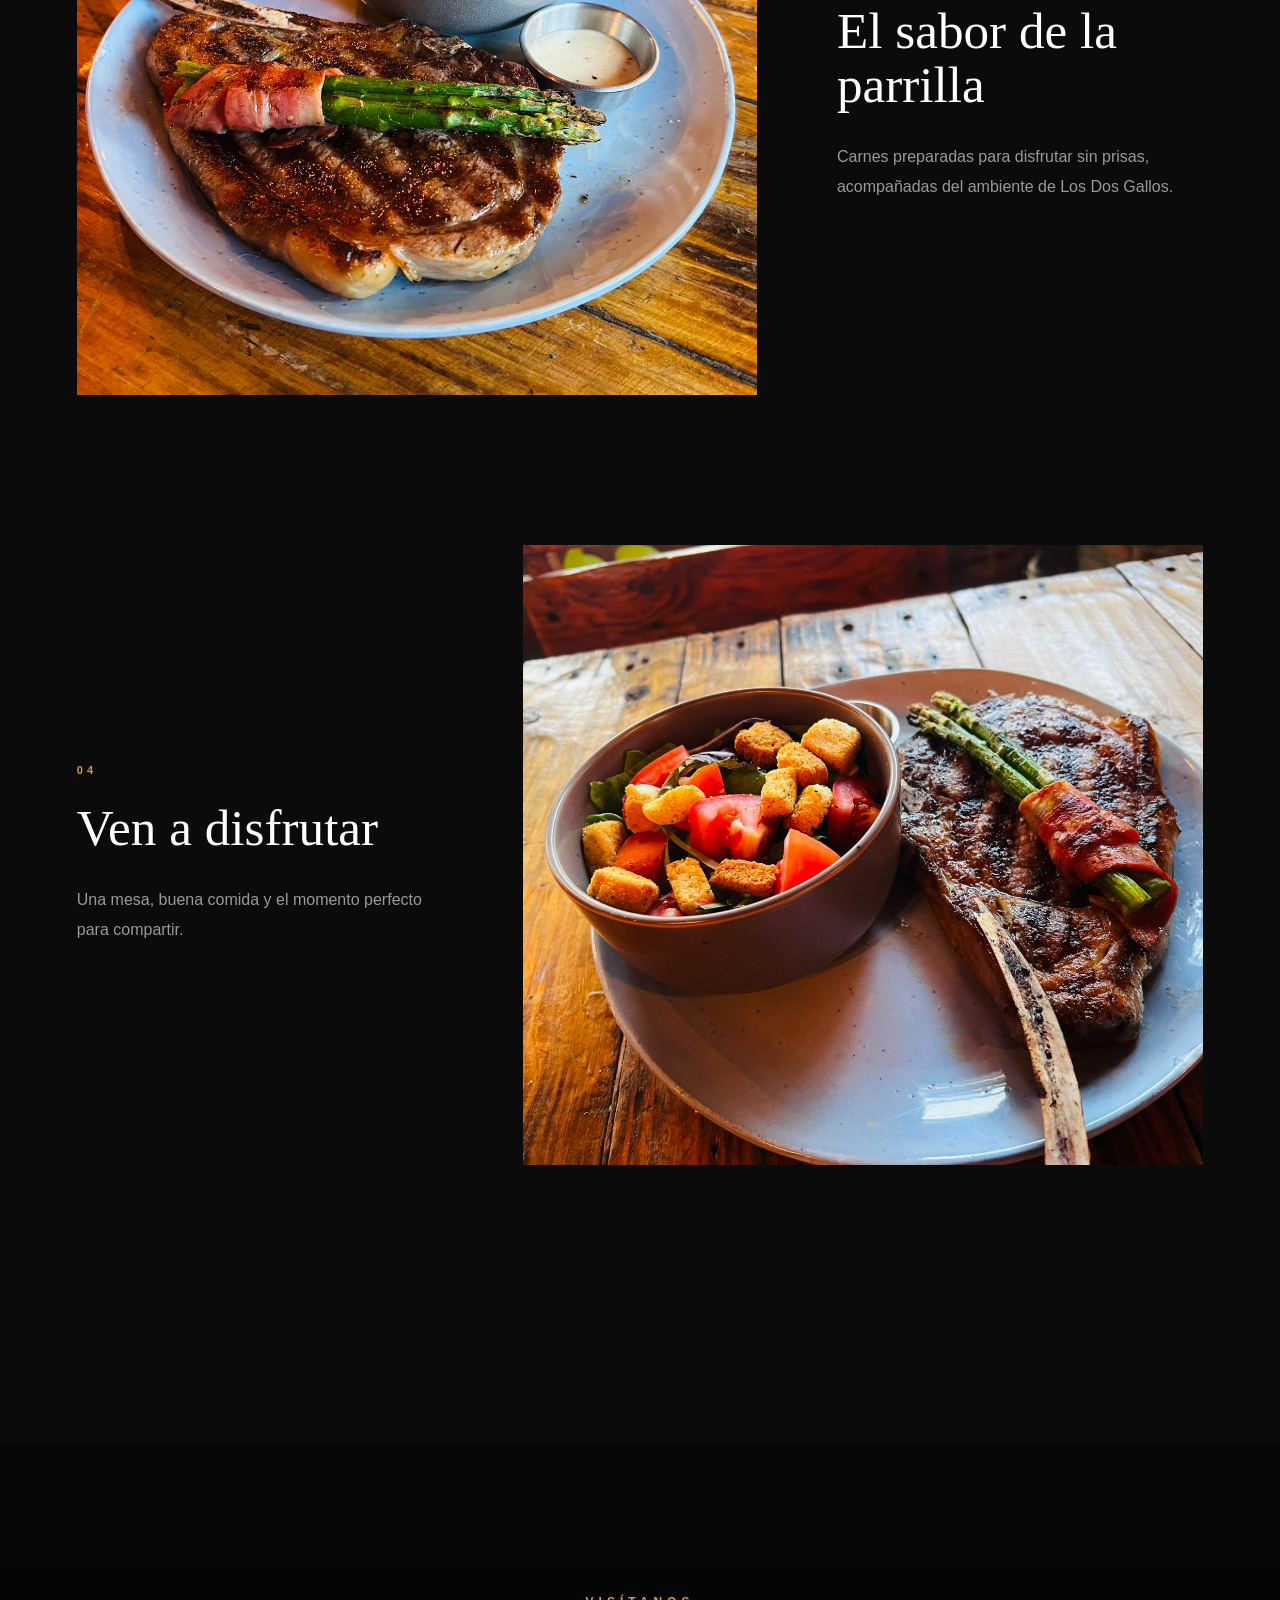
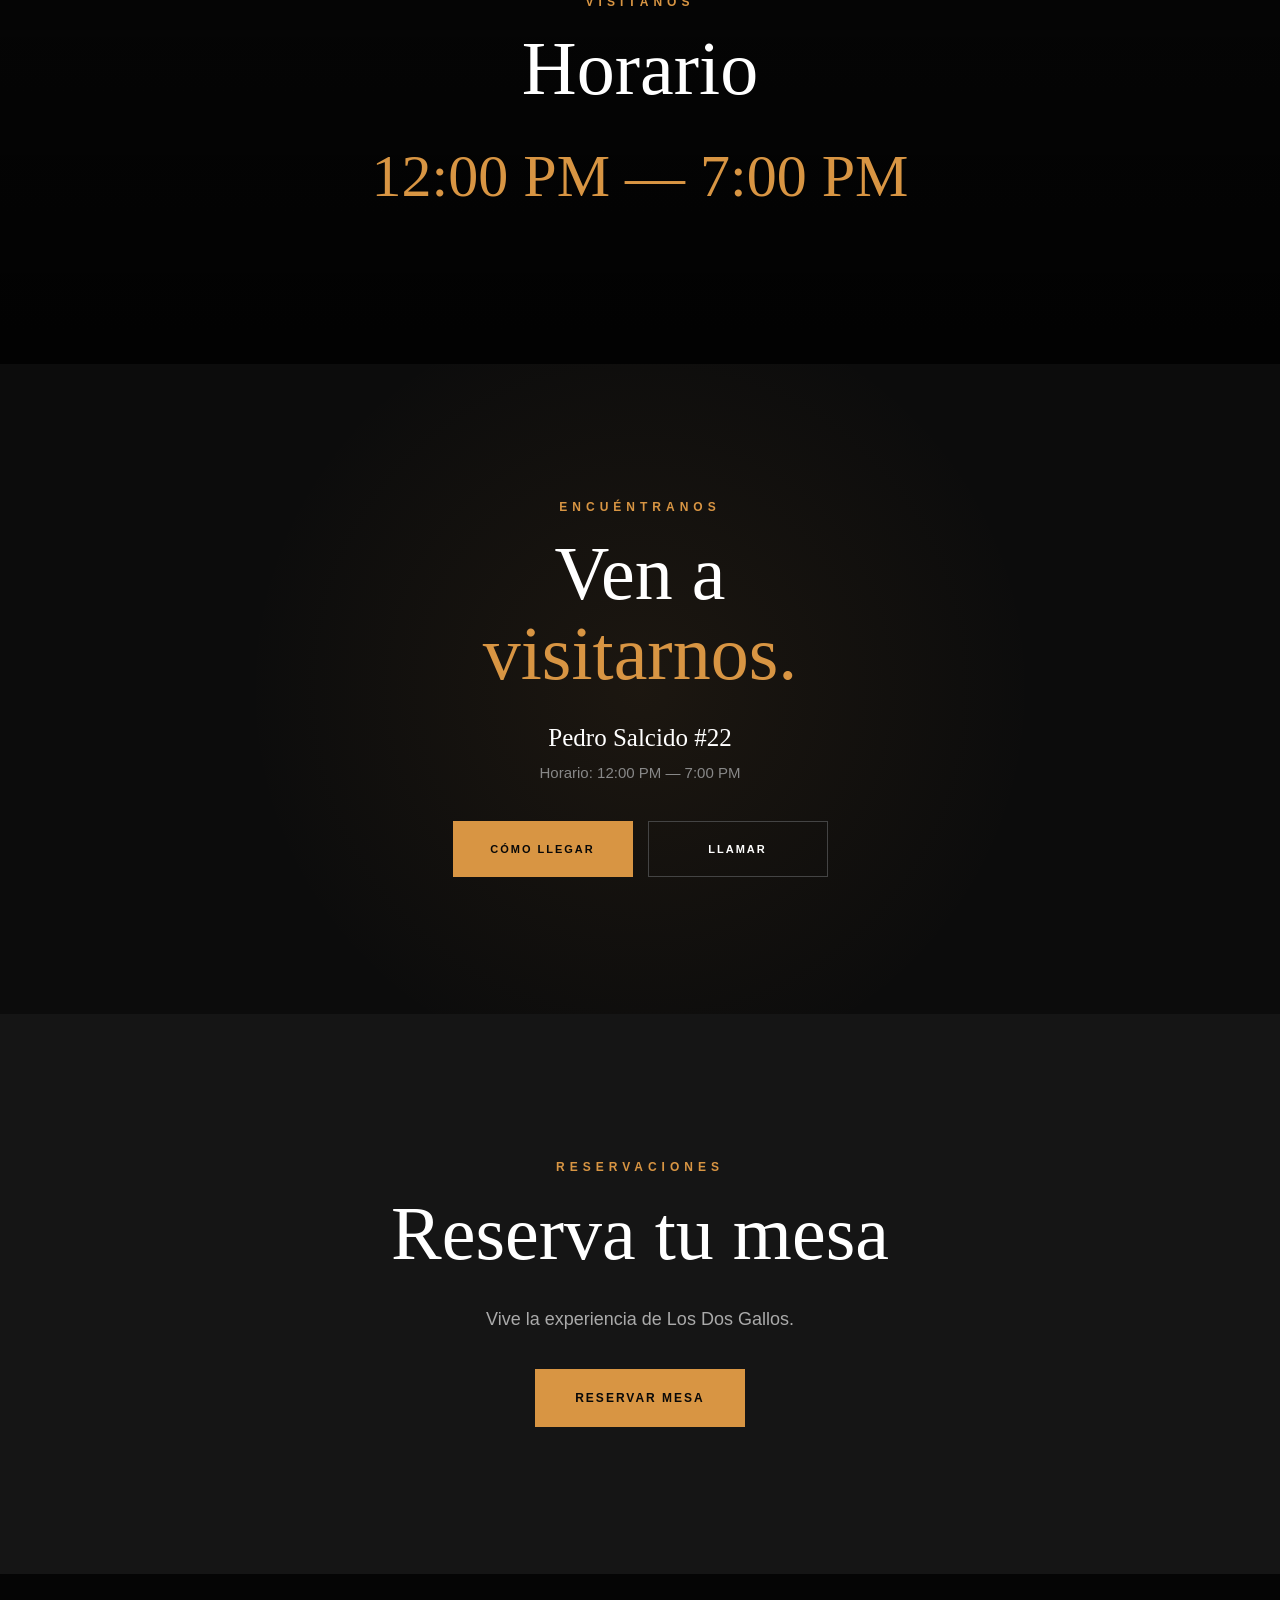
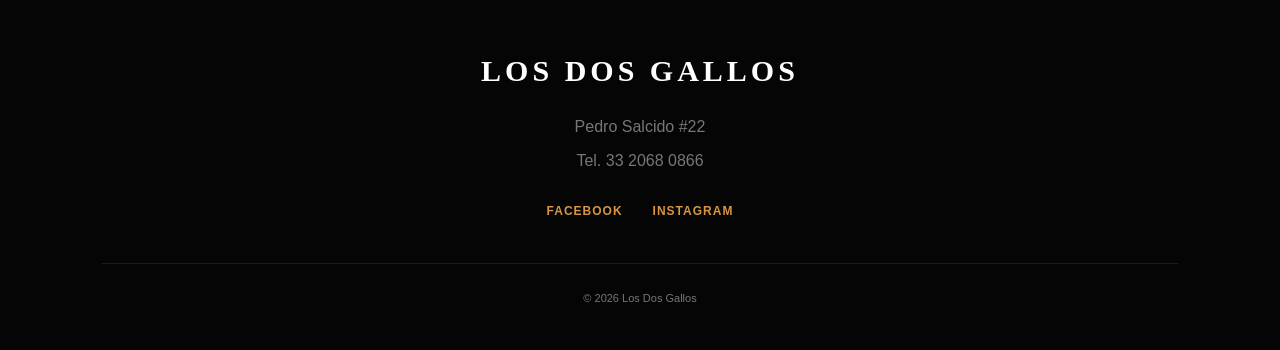
==== commit 9cbb1b46: "Cambios pagina" ====
--- a/index.html
+++ b/index.html
@@ -324,14 +324,25 @@
 <nav class="mobile-nav">
 
     <a href="index.html" class="active">
+        <svg viewBox="0 0 24 24" aria-hidden="true">
+            <path d="M3 11.5L12 4l9 7.5v8a1 1 0 0 1-1 1h-5v-6H9v6H4a1 1 0 0 1-1-1z"/>
+        </svg>
         <span>Inicio</span>
     </a>
 
     <a href="nosotros.html">
+        <svg viewBox="0 0 24 24" aria-hidden="true">
+            <circle cx="12" cy="8" r="4"/>
+            <path d="M4 20c0-4 3.6-7 8-7s8 3 8 7"/>
+        </svg>
         <span>Nosotros</span>
     </a>
 
     <a href="menu.html">
+        <svg viewBox="0 0 24 24" aria-hidden="true">
+            <path d="M5 4h14v16H5z"/>
+            <path d="M8 8h8M8 12h8M8 16h5"/>
+        </svg>
         <span>Menú</span>
     </a>
 
--- a/style.css
+++ b/style.css
@@ -46,6 +46,60 @@
     font-family: inherit;
 }
 
+
+/* =========================================================
+   HEADER AL HACER SCROLL
+========================================================= */
+
+.header {
+    transition:
+        min-height 0.3s ease,
+        background 0.3s ease,
+        box-shadow 0.3s ease,
+        padding 0.3s ease;
+}
+
+
+.header.header-scroll {
+    min-height: 70px;
+
+    background: rgba(5, 5, 5, 0.97);
+
+    box-shadow:
+        0 8px 30px rgba(0, 0, 0, 0.35);
+}
+
+
+.logo {
+    transition:
+        font-size 0.3s ease,
+        letter-spacing 0.3s ease;
+}
+
+
+.header.header-scroll .logo {
+    font-size: 18px;
+
+    letter-spacing: 2px;
+}
+
+
+.btn-reservar {
+    transition:
+        min-height 0.3s ease,
+        padding 0.3s ease,
+        background 0.3s ease,
+        color 0.3s ease,
+        transform 0.3s ease;
+}
+
+
+.header.header-scroll .btn-reservar {
+    min-height: 42px;
+
+    padding-left: 19px;
+    padding-right: 19px;
+}
 
 /* =========================================================
    HEADER
@@ -1803,6 +1857,126 @@
 
 
 /* =========================================================
+   ANIMACIÓN DE ENTRADA - PORTADA
+========================================================= */
+
+.hero {
+    overflow: hidden;
+}
+
+
+/* Texto pequeño */
+
+.hero-subtitle {
+    opacity: 0;
+
+    animation:
+        heroSubtitulo 0.8s ease forwards;
+
+    animation-delay: 0.15s;
+}
+
+
+/* Título */
+
+.hero h1 {
+    opacity: 0;
+
+    animation:
+        heroTitulo 1s cubic-bezier(0.22, 1, 0.36, 1) forwards;
+
+    animation-delay: 0.3s;
+}
+
+
+/* Texto */
+
+.hero-text {
+    opacity: 0;
+
+    animation:
+        heroTexto 0.8s ease forwards;
+
+    animation-delay: 0.55s;
+}
+
+
+/* Botón */
+
+.hero-button {
+    opacity: 0;
+
+    animation:
+        heroBoton 0.8s ease forwards;
+
+    animation-delay: 0.7s;
+}
+
+
+/* =========================
+   KEYFRAMES
+========================= */
+
+@keyframes heroSubtitulo {
+
+    from {
+        opacity: 0;
+        transform: translateY(18px);
+    }
+
+    to {
+        opacity: 1;
+        transform: translateY(0);
+    }
+
+}
+
+
+@keyframes heroTitulo {
+
+    from {
+        opacity: 0;
+        transform: translateY(45px);
+    }
+
+    to {
+        opacity: 1;
+        transform: translateY(0);
+    }
+
+}
+
+
+@keyframes heroTexto {
+
+    from {
+        opacity: 0;
+        transform: translateY(20px);
+    }
+
+    to {
+        opacity: 1;
+        transform: translateY(0);
+    }
+
+}
+
+
+@keyframes heroBoton {
+
+    from {
+        opacity: 0;
+        transform: translateY(20px);
+    }
+
+    to {
+        opacity: 1;
+        transform: translateY(0);
+    }
+
+}
+
+/* =========================================================
    TABLET
 ========================================================= */
 
@@ -1834,6 +2008,36 @@
         scroll-padding-top: 78px;
     }
 
+
+
+    /* -------------------------
+   HEADER COMPACTO MÓVIL
+------------------------- */
+
+.header.header-scroll {
+    min-height: calc(
+        60px + env(safe-area-inset-top)
+    );
+
+    background: rgba(5, 5, 5, 0.98);
+}
+
+
+.header.header-scroll .logo {
+    font-size: 12px;
+
+    letter-spacing: 1.5px;
+}
+
+
+.header.header-scroll .btn-reservar {
+    min-height: 37px;
+
+    padding-left: 10px;
+    padding-right: 10px;
+
+    font-size: 8px;
+}
 
     /* -------------------------
        HEADER MÓVIL
@@ -2165,69 +2369,121 @@
 }
 
     /* -------------------------
-   NAVEGACIÓN INFERIOR
+   NAVEGACIÓN INFERIOR MÓVIL
 ------------------------- */
 
 .mobile-nav {
     position: fixed;
 
-    left: 0;
-    bottom: 0;
+    left: 12px;
+    right: 12px;
+    bottom: calc(10px + env(safe-area-inset-bottom));
 
     z-index: 2000;
 
-    width: 100%;
-
-    min-height: 64px;
+    width: auto;
+
+    min-height: 66px;
 
     display: grid;
-
     grid-template-columns: repeat(3, 1fr);
 
-    padding-bottom: env(safe-area-inset-bottom);
-
-    background: rgba(5, 5, 5, 0.96);
-
-    backdrop-filter: blur(12px);
-    -webkit-backdrop-filter: blur(12px);
-
-    border-top: 1px solid rgba(255, 255, 255, 0.1);
-}
+    background: rgba(10, 10, 10, 0.94);
+
+    border: 1px solid rgba(255, 255, 255, 0.08);
+
+    border-radius: 18px;
+
+    backdrop-filter: blur(16px);
+    -webkit-backdrop-filter: blur(16px);
+
+    box-shadow:
+        0 15px 40px rgba(0, 0, 0, 0.45);
+
+    overflow: hidden;
+}
+
 
 .mobile-nav a {
-    min-height: 64px;
+    position: relative;
+
+    min-height: 66px;
 
     display: flex;
+    flex-direction: column;
 
     align-items: center;
     justify-content: center;
 
-    color: #888888;
-
-    font-size: 10px;
+    gap: 5px;
+
+    color: #777777;
+
+    font-size: 9px;
     font-weight: 800;
 
-    letter-spacing: 1.5px;
+    letter-spacing: 1px;
 
     text-transform: uppercase;
 
-    transition: color 0.3s ease;
-}
+    transition:
+        color 0.25s ease,
+        background 0.25s ease;
+}
+
+
+.mobile-nav a svg {
+    width: 20px;
+    height: 20px;
+
+    fill: none;
+
+    stroke: currentColor;
+
+    stroke-width: 1.8;
+
+    stroke-linecap: round;
+    stroke-linejoin: round;
+}
+
 
 .mobile-nav a.active {
     color: #d89543;
-}
+
+    background:
+        rgba(216, 149, 67, 0.08);
+}
+
+
+.mobile-nav a.active::before {
+    content: "";
+
+    position: absolute;
+
+    top: 0;
+
+    width: 28px;
+    height: 2px;
+
+    background: #d89543;
+
+    border-radius: 10px;
+}
+
 
 .mobile-nav a:active {
-    color: #ffffff;
-}
-
-
-/* Evita que la barra tape el final de la página */
+    background:
+        rgba(255, 255, 255, 0.05);
+}
+
+
+/* espacio inferior para que no tape contenido */
 
 body {
-    padding-bottom: calc(64px + env(safe-area-inset-bottom));
-}
+    padding-bottom:
+        calc(95px + env(safe-area-inset-bottom));
+}
+
 
     /* -------------------------
    EXPERIENCIA MÓVIL
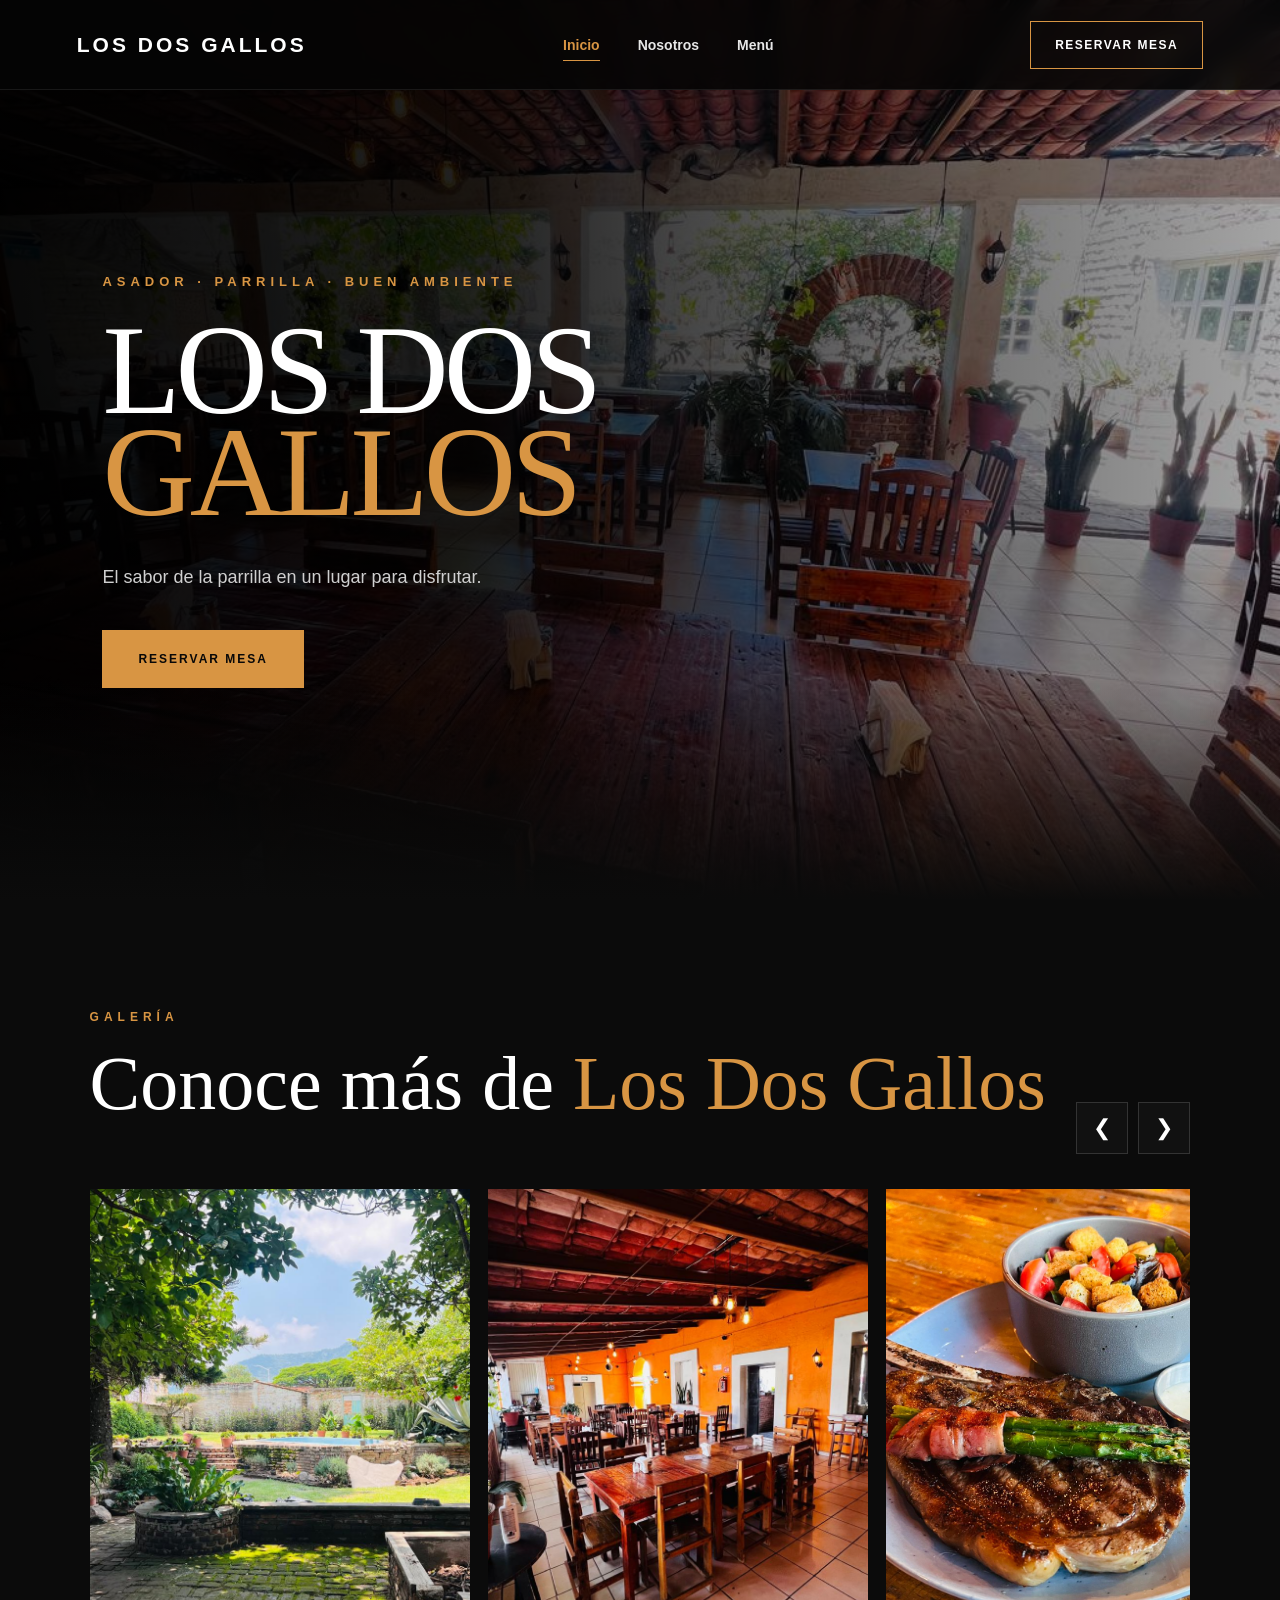
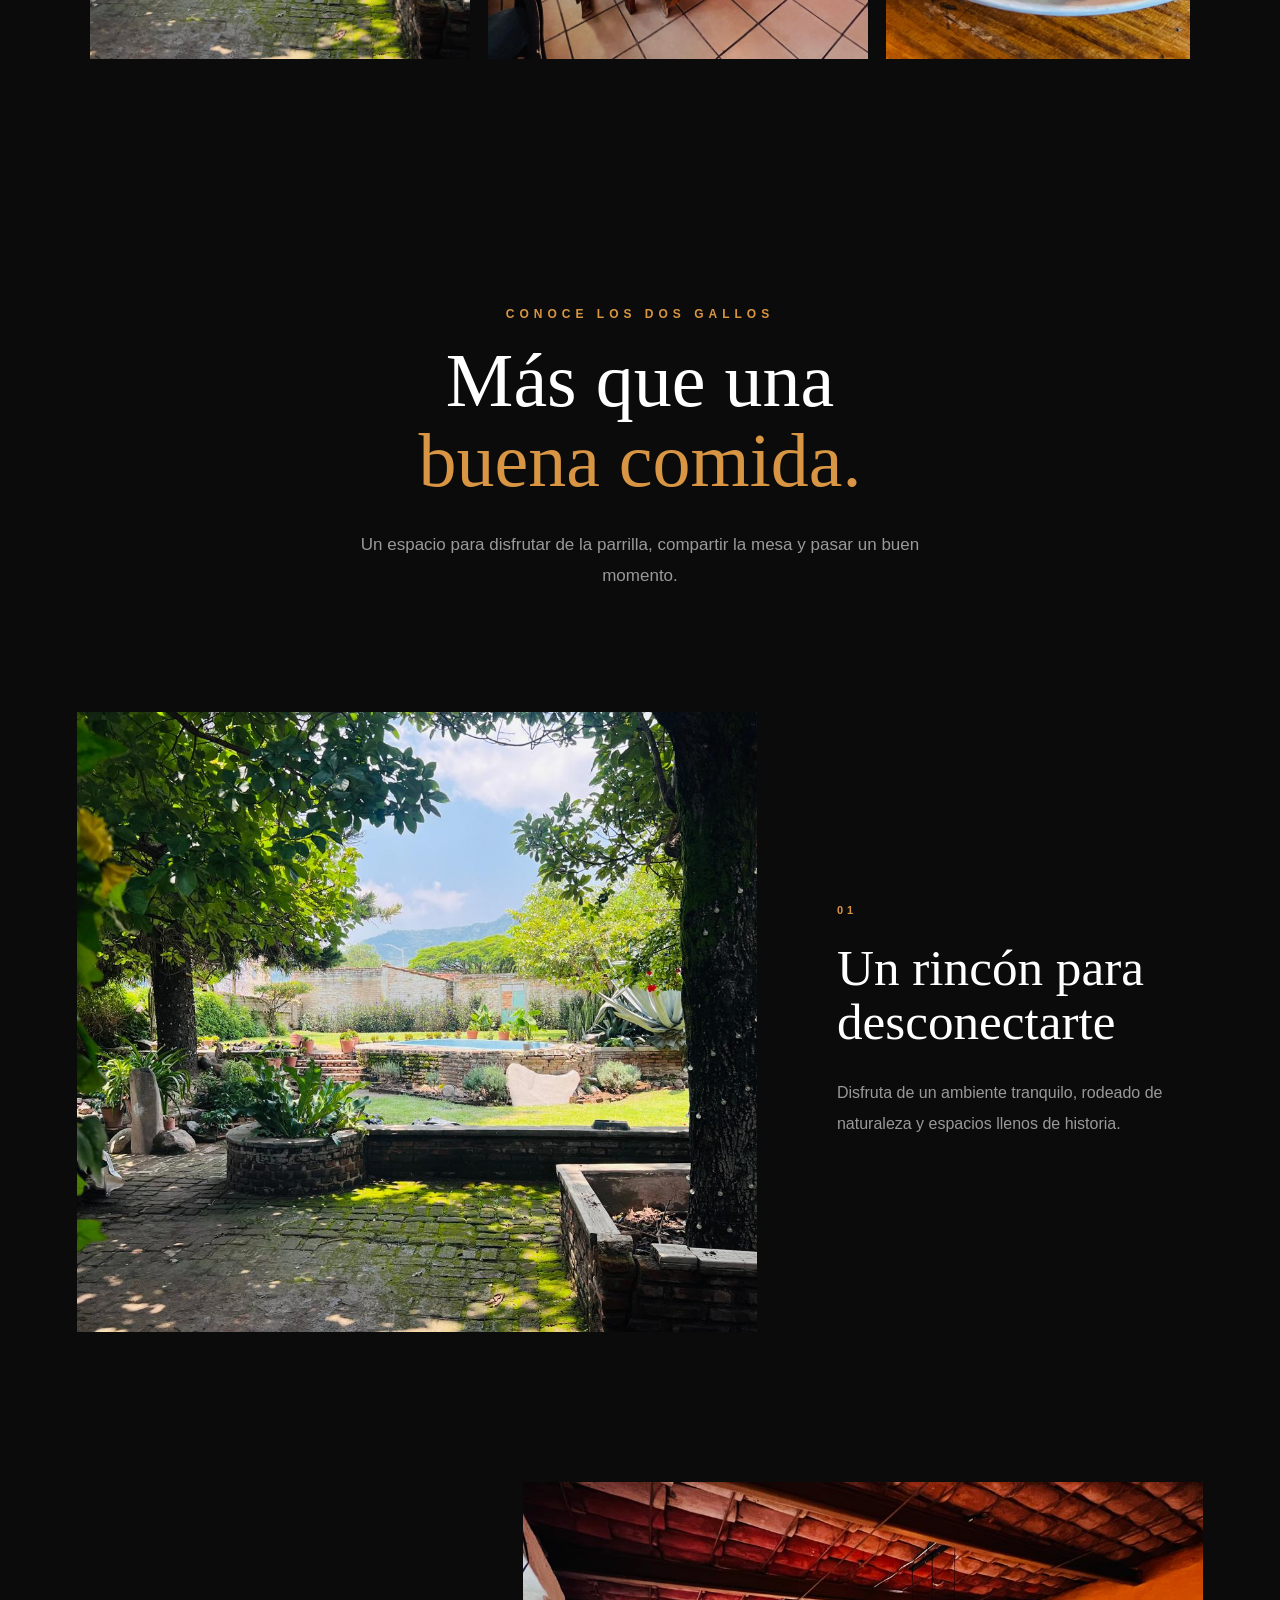
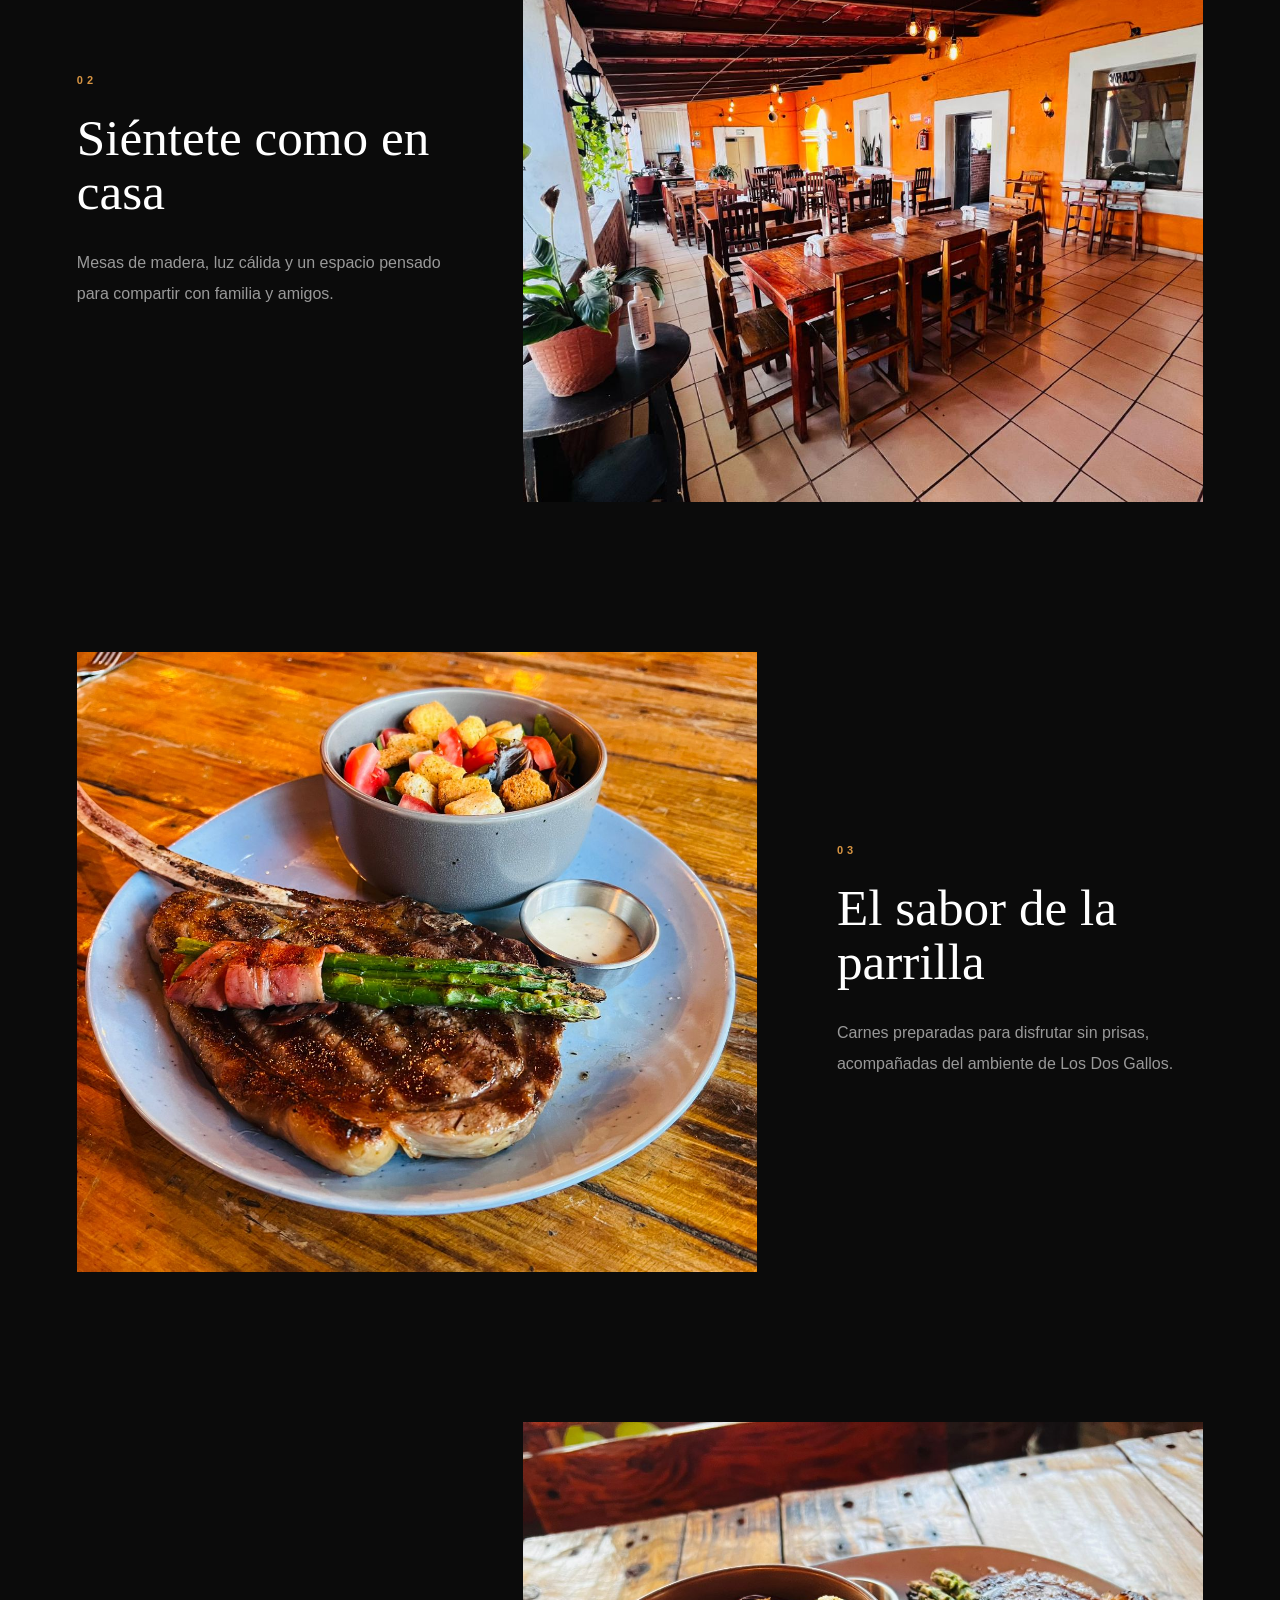
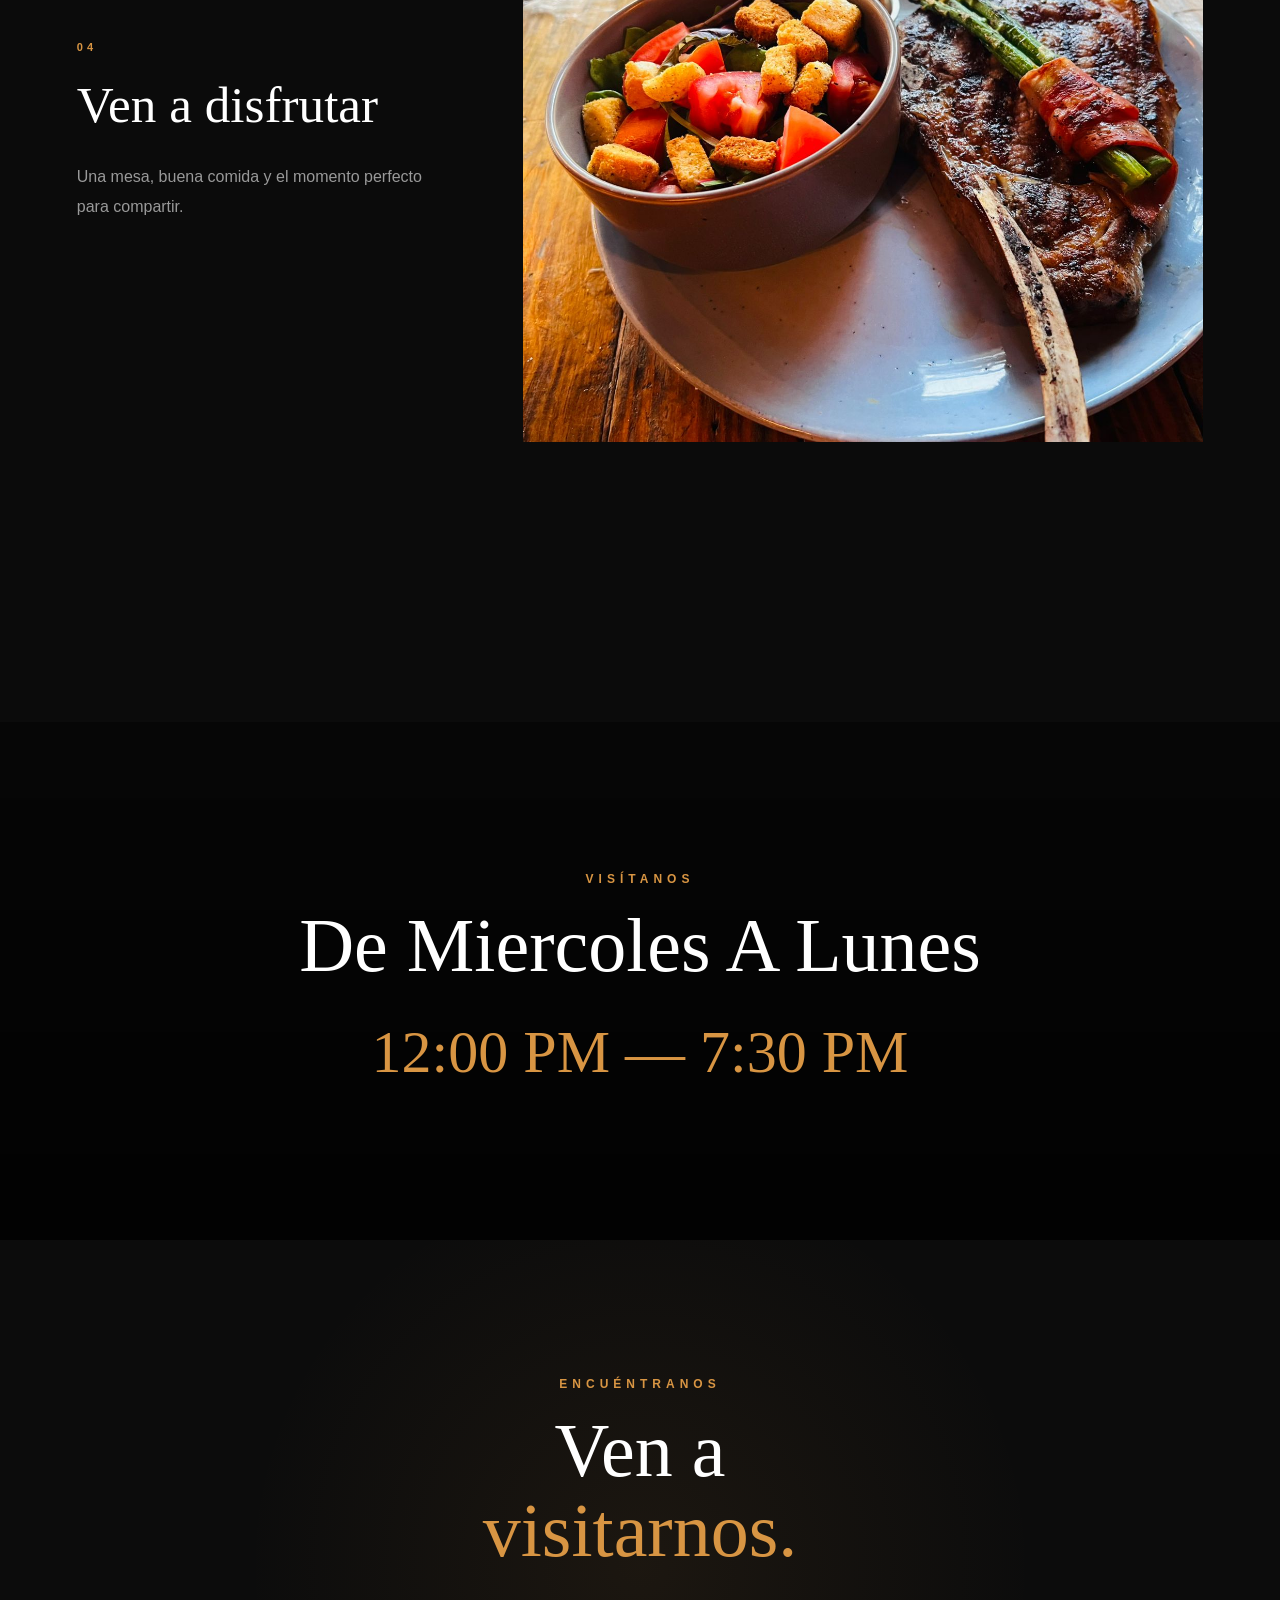
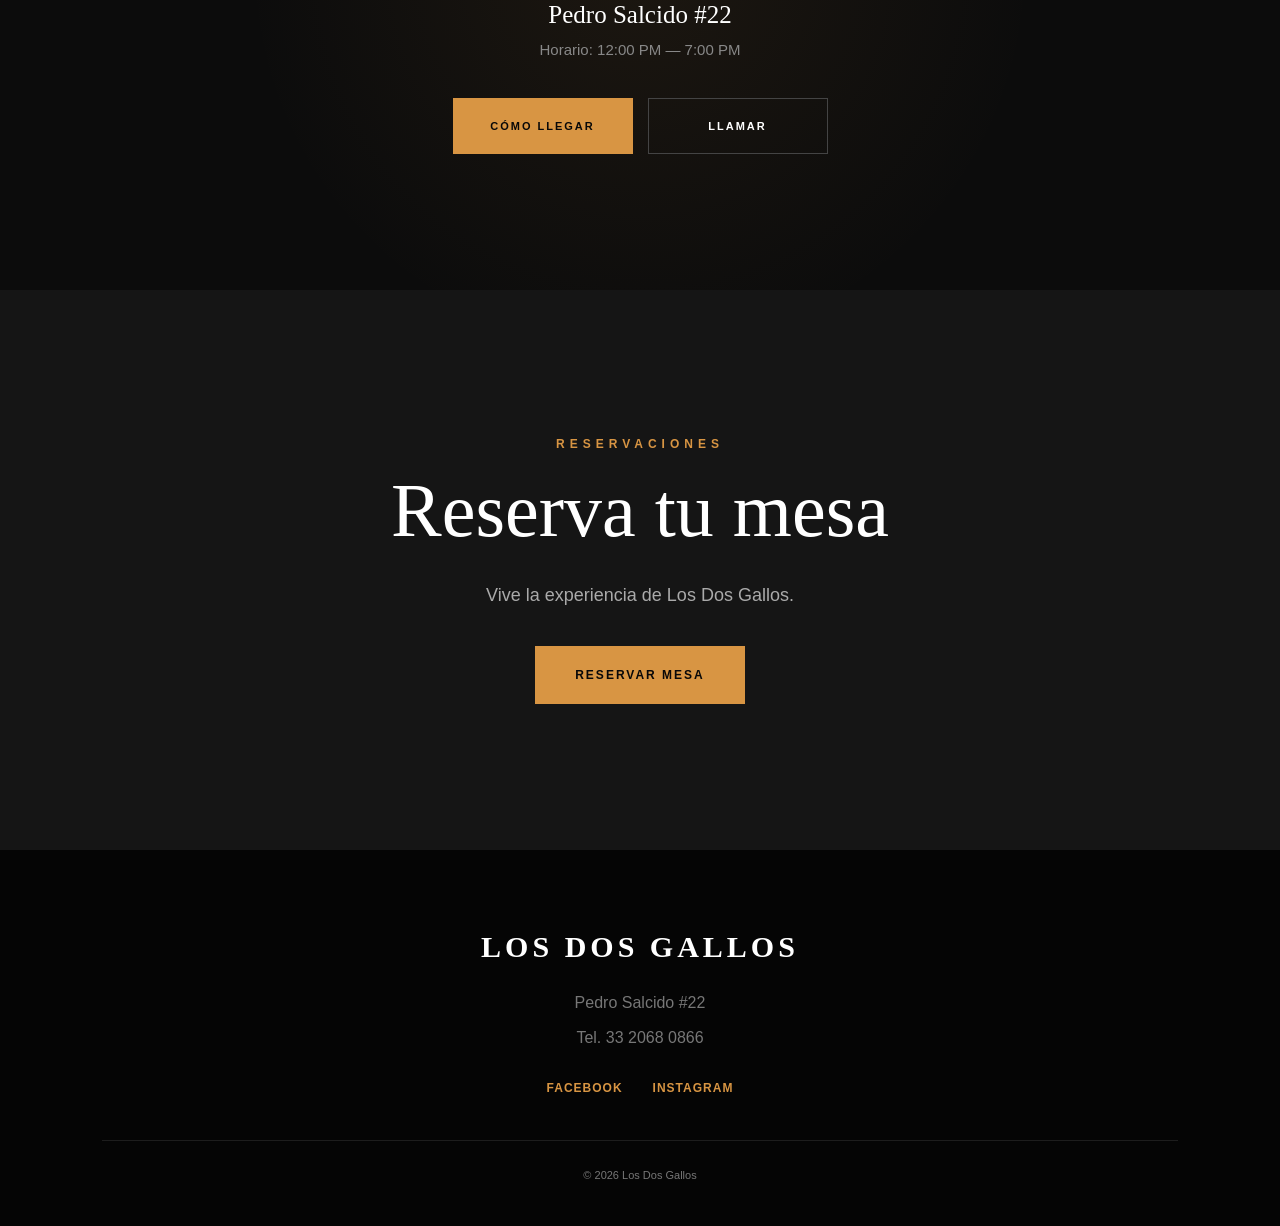
==== commit cd678abd: "Cambios pagina" ====
--- a/index.html
+++ b/index.html
@@ -64,6 +64,78 @@
     </section>
 
 
+    <!-- =========================
+     GALERÍA DESLIZABLE
+========================== -->
+<section class="slider-galeria reveal">
+
+    <div class="slider-header">
+        <div>
+            <p class="section-label">GALERÍA</p>
+            <h2>Conoce más de <span>Los Dos Gallos</span></h2>
+        </div>
+
+        <div class="slider-botones">
+            <button class="slider-btn prev" id="prevGaleria" aria-label="Anterior">
+                &#10094;
+            </button>
+
+            <button class="slider-btn next" id="nextGaleria" aria-label="Siguiente">
+                &#10095;
+            </button>
+        </div>
+    </div>
+
+    <div class="slider-wrapper">
+        <div class="slider-track" id="sliderTrack">
+
+            <div class="slider-item">
+                <img src="img/jardin.png" alt="Jardín de Los Dos Gallos">
+            </div>
+
+            <div class="slider-item">
+                <img src="img/interior.png" alt="Interior de Los Dos Gallos">
+            </div>
+
+            <div class="slider-item">
+                <img src="img/platillo-1.png" alt="Platillo de Los Dos Gallos">
+            </div>
+
+            <div class="slider-item">
+                <img src="img/platillo-2.png" alt="Platillo de Los Dos Gallos">
+            </div>
+
+            <div class="slider-item">
+                <img src="img/portada.png" alt="Ambiente de Los Dos Gallos">
+            </div>
+
+            <div class="slider-item">
+                <img src="img/Parrillada.png" alt="Ambiente de Los Dos Gallos">
+            </div>
+
+            <div class="slider-item">
+                <img src="img/QuesoFundido.png" alt="Ambiente de Los Dos Gallos">
+            </div>
+
+            <div class="slider-item">
+                <img src="img/Rack.png" alt="Ambiente de Los Dos Gallos">
+            </div>
+
+            <div class="slider-item">
+                <img src="img/SuperGallo.png" alt="Ambiente de Los Dos Gallos">
+            </div>
+
+            <!-- si luego agregas más fotos, solo copia otro bloque -->
+            <!--
+            <div class="slider-item">
+                <img src="img/foto-6.png" alt="Otra foto de Los Dos Gallos">
+            </div>
+            -->
+
+        </div>
+    </div>
+
+</section>
 
     <!-- =========================
      EXPERIENCIA / FOTOS
@@ -197,10 +269,11 @@
 
         <p class="section-label">VISÍTANOS</p>
 
-        <h2>Horario</h2>
+        
+        <h2>De Miercoles A Lunes</h2>
 
         <p class="horario-grande">
-            12:00 PM — 7:00 PM
+            12:00 PM — 7:30 PM
         </p>
 
     </section>
--- a/style.css
+++ b/style.css
@@ -1977,6 +1977,429 @@
 }
 
 /* =========================================================
+   MENÚ REAL
+========================================================= */
+
+.menu-real {
+    width: 100%;
+
+    background: #080808;
+}
+
+
+/* CATEGORÍAS */
+
+.menu-categorias {
+    position: sticky;
+
+    top: 70px;
+
+    z-index: 500;
+
+    width: 100%;
+
+    display: flex;
+
+    gap: 8px;
+
+    overflow-x: auto;
+
+    padding: 15px 6%;
+
+    background: rgba(5, 5, 5, 0.96);
+
+    backdrop-filter: blur(12px);
+    -webkit-backdrop-filter: blur(12px);
+
+    border-bottom: 1px solid rgba(255,255,255,0.08);
+
+    scrollbar-width: none;
+}
+
+.menu-categorias::-webkit-scrollbar {
+    display: none;
+}
+
+.menu-categorias a {
+    flex: 0 0 auto;
+
+    padding: 11px 17px;
+
+    border: 1px solid #292929;
+
+    color: #999;
+
+    font-size: 10px;
+    font-weight: 800;
+
+    letter-spacing: 1px;
+
+    text-transform: uppercase;
+
+    transition: 0.3s ease;
+}
+
+.menu-categorias a:hover {
+    color: #080808;
+
+    background: #d89543;
+
+    border-color: #d89543;
+}
+
+
+/* SECCIONES */
+
+.menu-seccion {
+    width: 100%;
+
+    max-width: 1250px;
+
+    margin: 0 auto;
+
+    padding: 130px 7%;
+
+    scroll-margin-top: 140px;
+
+    border-bottom: 1px solid #1b1b1b;
+}
+
+
+.menu-seccion-titulo {
+    margin-bottom: 55px;
+}
+
+
+.menu-seccion-titulo > span {
+    display: block;
+
+    color: #555;
+
+    font-size: 11px;
+
+    letter-spacing: 4px;
+
+    margin-bottom: 18px;
+}
+
+
+.menu-seccion-titulo h2 {
+    margin-bottom: 0;
+}
+
+
+/* LISTA */
+
+.menu-lista {
+    display: grid;
+
+    grid-template-columns: repeat(2, minmax(0, 1fr));
+
+    gap: 0 60px;
+}
+
+
+.menu-producto {
+    min-height: 95px;
+
+    display: flex;
+
+    flex-direction: column;
+
+    justify-content: center;
+
+    padding: 22px 0;
+
+    border-bottom: 1px solid #242424;
+}
+
+
+.menu-producto h3 {
+    color: #f2eee7;
+
+    font-family: Georgia, "Times New Roman", serif;
+
+    font-size: 25px;
+
+    font-weight: 400;
+}
+
+
+.menu-producto p {
+    color: #777;
+
+    font-size: 13px;
+
+    line-height: 1.6;
+
+    margin-top: 7px;
+}
+
+
+.menu-producto-destacado h3 {
+    color: #d89543;
+}
+
+
+/* CORTES ESPECIALES */
+
+.menu-destacados {
+    display: grid;
+
+    grid-template-columns: repeat(2, 1fr);
+
+    gap: 15px;
+
+    margin-bottom: 60px;
+}
+
+
+.corte-destacado {
+    min-height: 290px;
+
+    display: flex;
+
+    flex-direction: column;
+
+    justify-content: flex-end;
+
+    padding: 35px;
+
+    background:
+        linear-gradient(
+            145deg,
+            rgba(216,149,67,0.12),
+            rgba(255,255,255,0.015)
+        ),
+        #101010;
+
+    border: 1px solid #252525;
+}
+
+
+.corte-destacado > span {
+    color: #d89543;
+
+    font-size: 9px;
+
+    font-weight: 800;
+
+    letter-spacing: 3px;
+
+    text-transform: uppercase;
+
+    margin-bottom: 18px;
+}
+
+
+.corte-destacado h3 {
+    color: #fff;
+
+    font-family: Georgia, "Times New Roman", serif;
+
+    font-size: 45px;
+
+    font-weight: 400;
+
+    margin-bottom: 15px;
+}
+
+
+.corte-destacado p {
+    max-width: 350px;
+
+    color: #888;
+
+    font-size: 14px;
+
+    line-height: 1.7;
+}
+
+
+/* TÉRMINOS */
+
+.terminos-carne {
+    margin-top: 60px;
+
+    padding: 35px;
+
+    border: 1px solid #252525;
+}
+
+
+.terminos-carne > div {
+    display: flex;
+
+    gap: 15px;
+
+    flex-wrap: wrap;
+}
+
+
+.terminos-carne > div span {
+    padding: 12px 18px;
+
+    border: 1px solid #333;
+
+    color: #ccc;
+
+    font-size: 11px;
+
+    text-transform: uppercase;
+
+    letter-spacing: 1px;
+}
+
+
+/* SUBGRUPOS */
+
+.menu-subgrupo {
+    margin-top: 70px;
+}
+
+
+.menu-subgrupo > h3 {
+    color: #d89543;
+
+    font-family: Georgia, "Times New Roman", serif;
+
+    font-size: 36px;
+
+    font-weight: 400;
+
+    margin-bottom: 25px;
+}
+
+
+/* NOTA */
+
+.menu-nota {
+    color: #777;
+
+    font-size: 12px;
+
+    margin-top: 30px;
+
+    letter-spacing: 1px;
+
+    text-transform: uppercase;
+}
+
+
+/* RESERVACIÓN */
+
+.menu-reservar {
+    min-height: 600px;
+
+    display: flex;
+
+    flex-direction: column;
+
+    align-items: center;
+    justify-content: center;
+
+    text-align: center;
+
+    padding: 100px 7%;
+
+    background: #111;
+}
+
+
+.menu-reservar h2 span {
+    color: #d89543;
+}
+
+
+.menu-reservar > p:not(.section-label) {
+    color: #888;
+
+    margin-bottom: 35px;
+}
+
+/* =========================================================
+   GALERÍA DESLIZABLE
+========================================================= */
+
+.slider-galeria {
+    width: 100%;
+    padding: 110px 7%;
+    background: #0b0b0b;
+}
+
+.slider-header {
+    display: flex;
+    align-items: end;
+    justify-content: space-between;
+    gap: 20px;
+    margin-bottom: 35px;
+}
+
+.slider-header h2 span {
+    color: #d89543;
+}
+
+.slider-botones {
+    display: flex;
+    gap: 10px;
+}
+
+.slider-btn {
+    width: 52px;
+    height: 52px;
+    border: 1px solid #333333;
+    background: #111111;
+    color: #ffffff;
+    cursor: pointer;
+    font-size: 22px;
+    transition: 0.3s ease;
+}
+
+.slider-btn:hover {
+    background: #d89543;
+    color: #080808;
+    border-color: #d89543;
+}
+
+.slider-wrapper {
+    width: 100%;
+    overflow: hidden;
+}
+
+.slider-track {
+    display: flex;
+    gap: 18px;
+    overflow-x: auto;
+    scroll-behavior: smooth;
+    scrollbar-width: none;
+    -webkit-overflow-scrolling: touch;
+    padding-bottom: 8px;
+}
+
+.slider-track::-webkit-scrollbar {
+    display: none;
+}
+
+.slider-item {
+    flex: 0 0 380px;
+    height: 470px;
+    overflow: hidden;
+    background: #111111;
+}
+
+.slider-item img {
+    width: 100%;
+    height: 100%;
+    display: block;
+    object-fit: cover;
+    transition: transform 0.5s ease;
+}
+
+.slider-item:hover img {
+    transform: scale(1.04);
+}
+
+/* =========================================================
    TABLET
 ========================================================= */
 
@@ -2008,6 +2431,178 @@
         scroll-padding-top: 78px;
     }
 
+
+    /* -------------------------
+   MENÚ REAL MÓVIL
+------------------------- */
+
+.menu-categorias {
+    top: calc(60px + env(safe-area-inset-top));
+
+    padding: 12px 14px;
+}
+
+
+.menu-categorias a {
+    padding: 10px 14px;
+
+    font-size: 9px;
+}
+
+
+.menu-seccion {
+    padding: 85px 20px;
+
+    scroll-margin-top: 125px;
+}
+
+
+.menu-seccion-titulo {
+    margin-bottom: 35px;
+}
+
+
+.menu-lista {
+    grid-template-columns: 1fr;
+
+    gap: 0;
+}
+
+
+.menu-producto {
+    min-height: auto;
+
+    padding: 20px 3px;
+}
+
+
+.menu-producto h3 {
+    font-size: 23px;
+}
+
+
+.menu-producto p {
+    font-size: 12px;
+}
+
+
+/* -------------------------
+   GALERÍA DESLIZABLE MÓVIL
+------------------------- */
+
+.slider-galeria {
+    padding: 85px 20px;
+}
+
+.slider-header {
+    flex-direction: column;
+    align-items: flex-start;
+    gap: 18px;
+    margin-bottom: 25px;
+}
+
+.slider-botones {
+    align-self: flex-end;
+}
+
+.slider-btn {
+    width: 44px;
+    height: 44px;
+    font-size: 18px;
+}
+
+.slider-track {
+    gap: 12px;
+}
+
+.slider-item {
+    flex: 0 0 82%;
+    height: 320px;
+}
+
+/* CORTES DESTACADOS */
+
+.menu-destacados {
+    grid-template-columns: 1fr;
+
+    gap: 10px;
+
+    margin-bottom: 45px;
+}
+
+
+.corte-destacado {
+    min-height: 230px;
+
+    padding: 28px;
+}
+
+
+.corte-destacado h3 {
+    font-size: 39px;
+}
+
+
+/* TÉRMINOS */
+
+.terminos-carne {
+    margin-top: 45px;
+
+    padding: 25px 20px;
+}
+
+
+.terminos-carne > div {
+    flex-direction: column;
+
+    gap: 8px;
+}
+
+
+.terminos-carne > div span {
+    width: 100%;
+
+    text-align: center;
+}
+
+
+/* SUBGRUPOS */
+
+.menu-subgrupo {
+    margin-top: 55px;
+}
+
+
+.menu-subgrupo > h3 {
+    font-size: 31px;
+}
+
+
+/* FINAL */
+
+.menu-reservar {
+    min-height: 520px;
+
+    padding: 90px 22px;
+}
+
+    /* -------------------------
+   OCULTAR / MOSTRAR NAV MÓVIL
+------------------------- */
+
+.mobile-nav {
+    transition:
+        transform 0.35s ease,
+        opacity 0.35s ease;
+}
+
+.mobile-nav.nav-oculta {
+    transform: translateY(
+        calc(100% + 25px + env(safe-area-inset-bottom))
+    );
+
+    opacity: 0;
+}
 
 
     /* -------------------------
@@ -2037,6 +2632,22 @@
     padding-right: 10px;
 
     font-size: 8px;
+}
+
+
+/* -------------------------
+   PROFUNDIDAD DE FOTOS
+------------------------- */
+
+.experiencia-foto img,
+.historia-jardin-imagen img,
+.menu-proximamente-imagen img,
+.menu-destacado-imagen img {
+    height: 112%;
+
+    object-fit: cover;
+
+    will-change: transform;
 }
 
     /* -------------------------
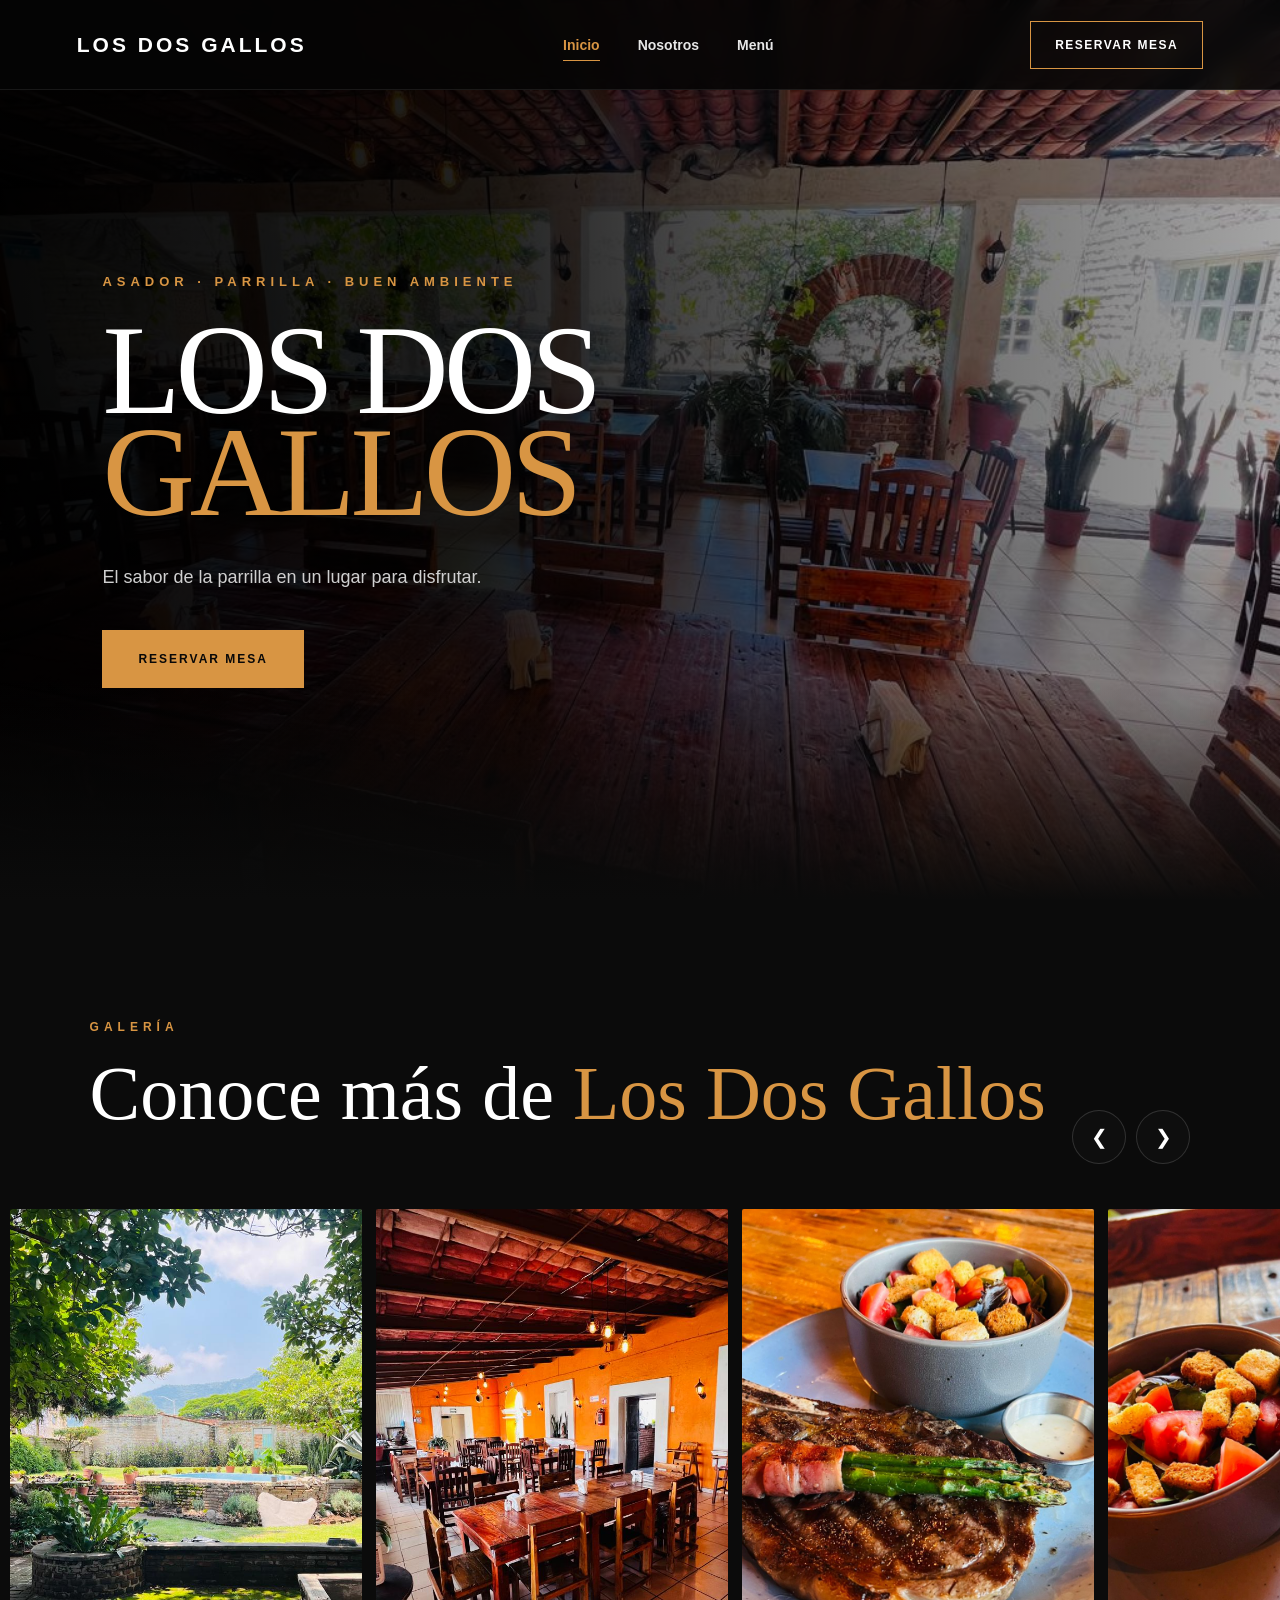
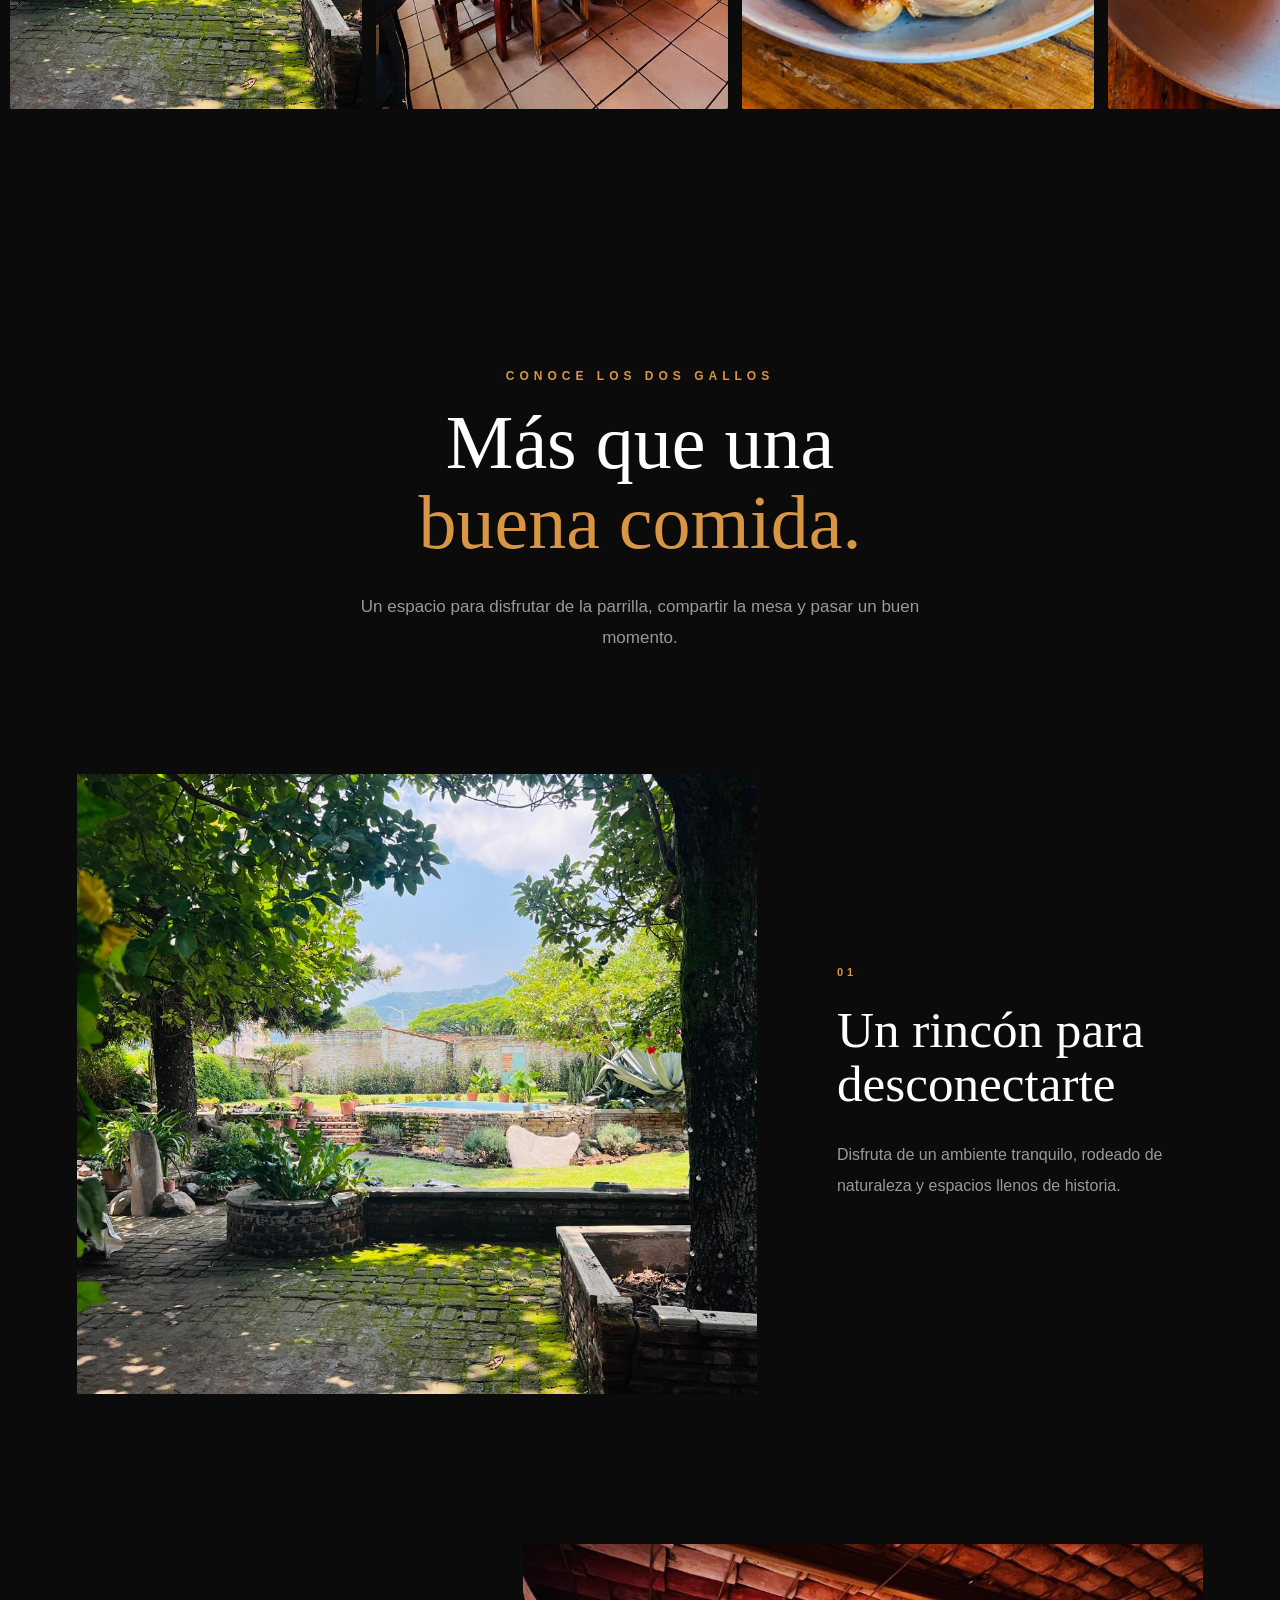
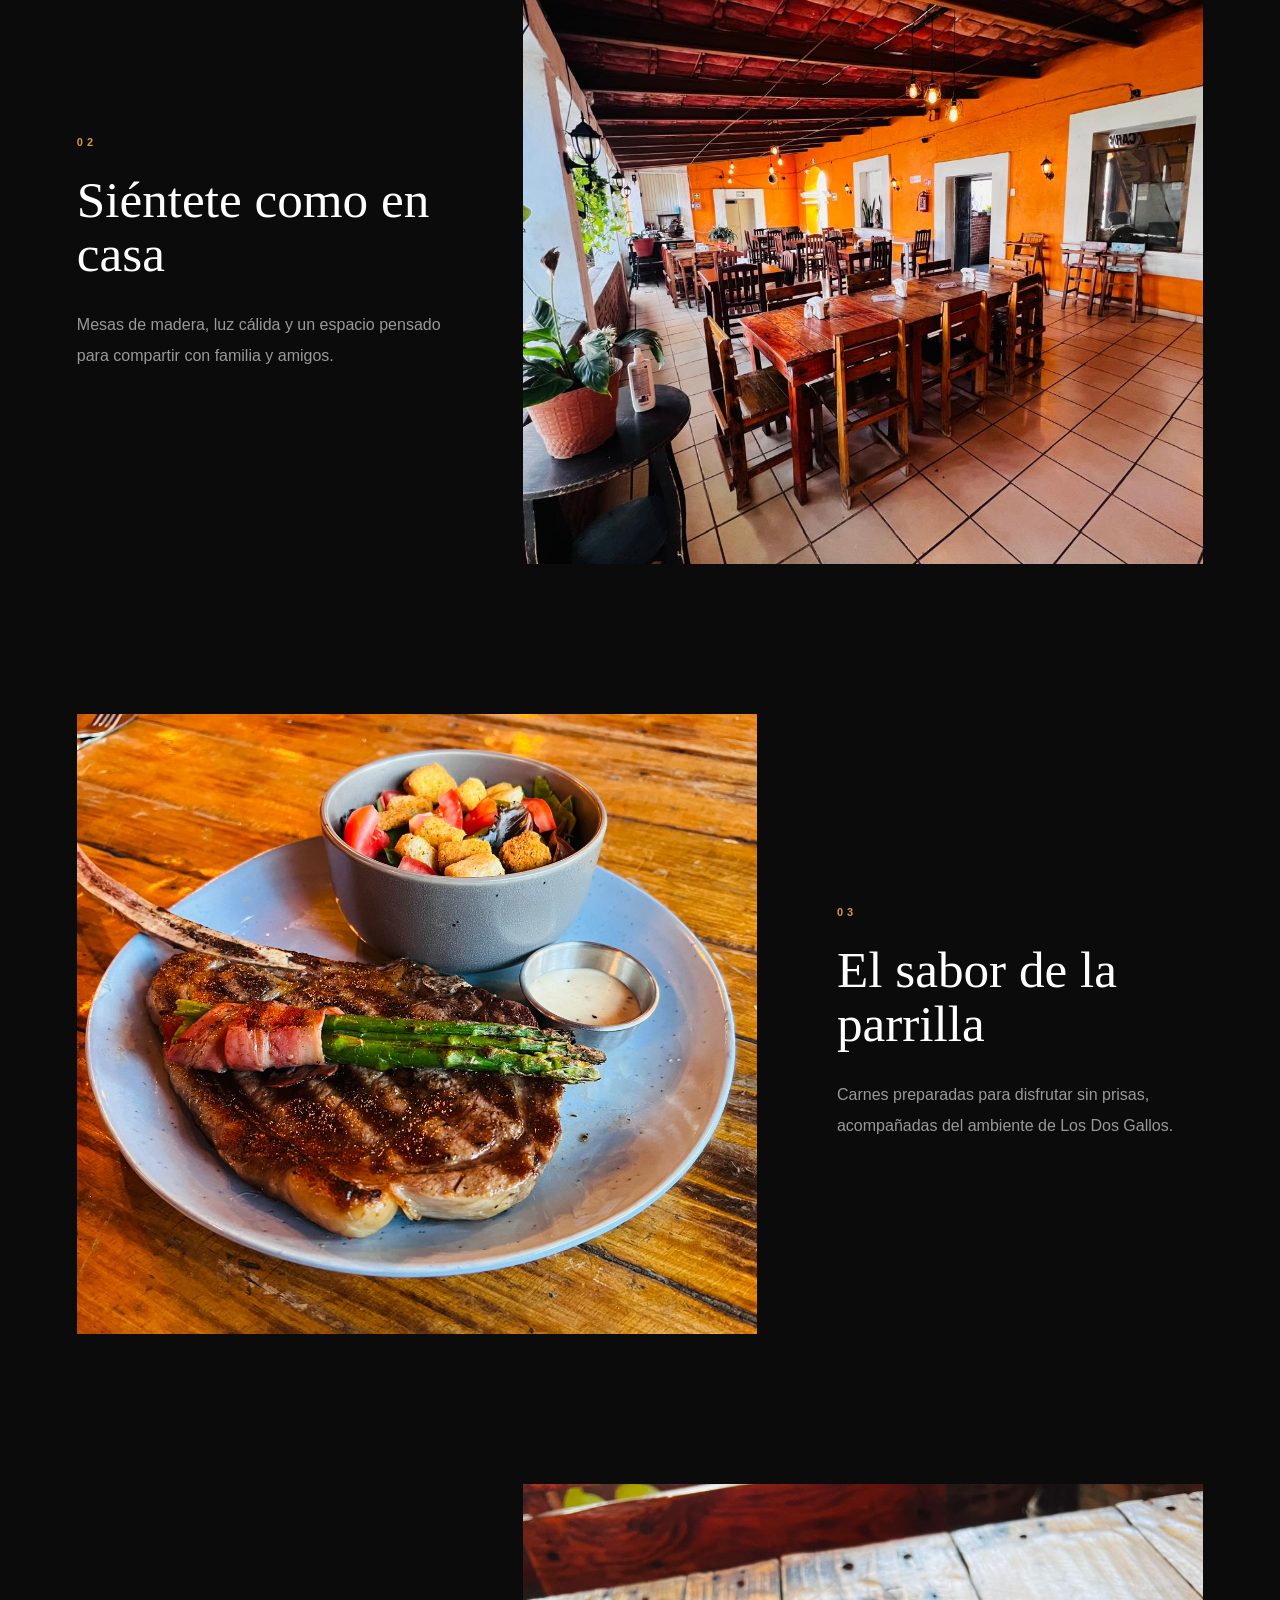
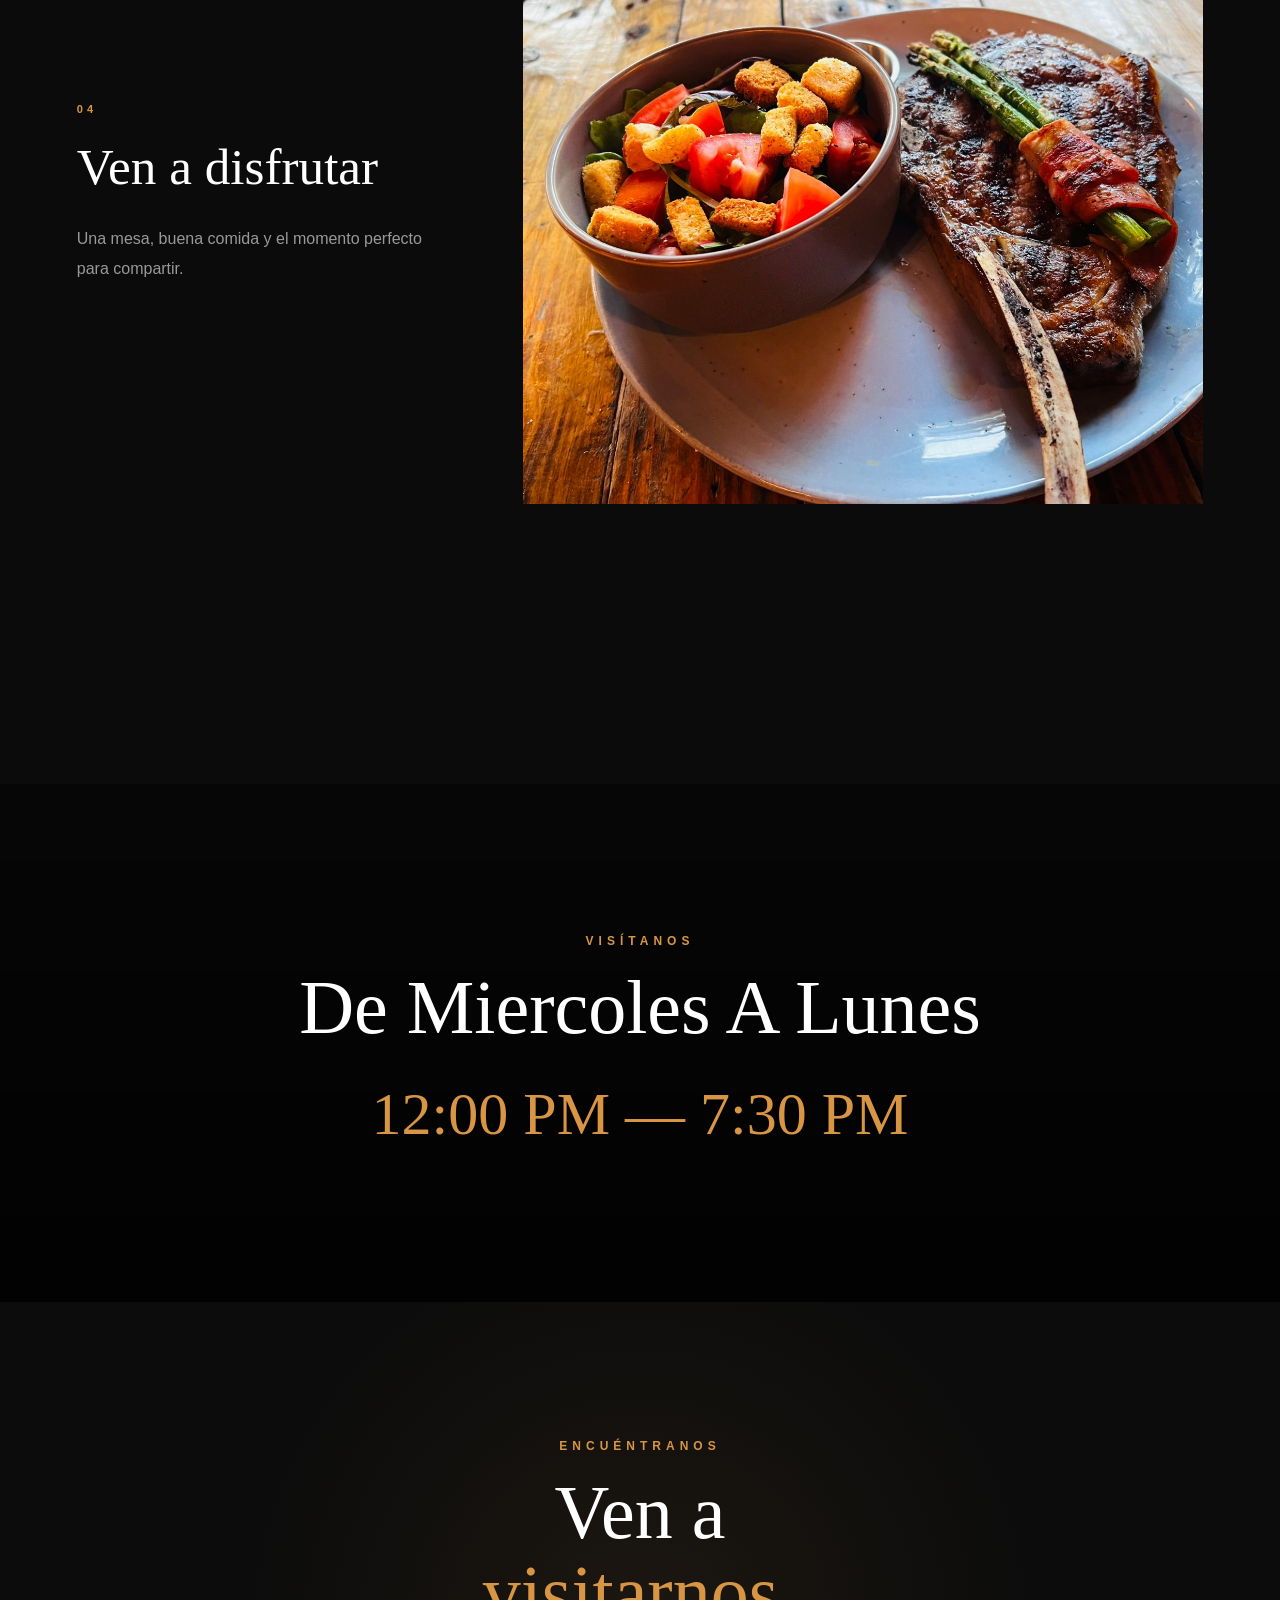
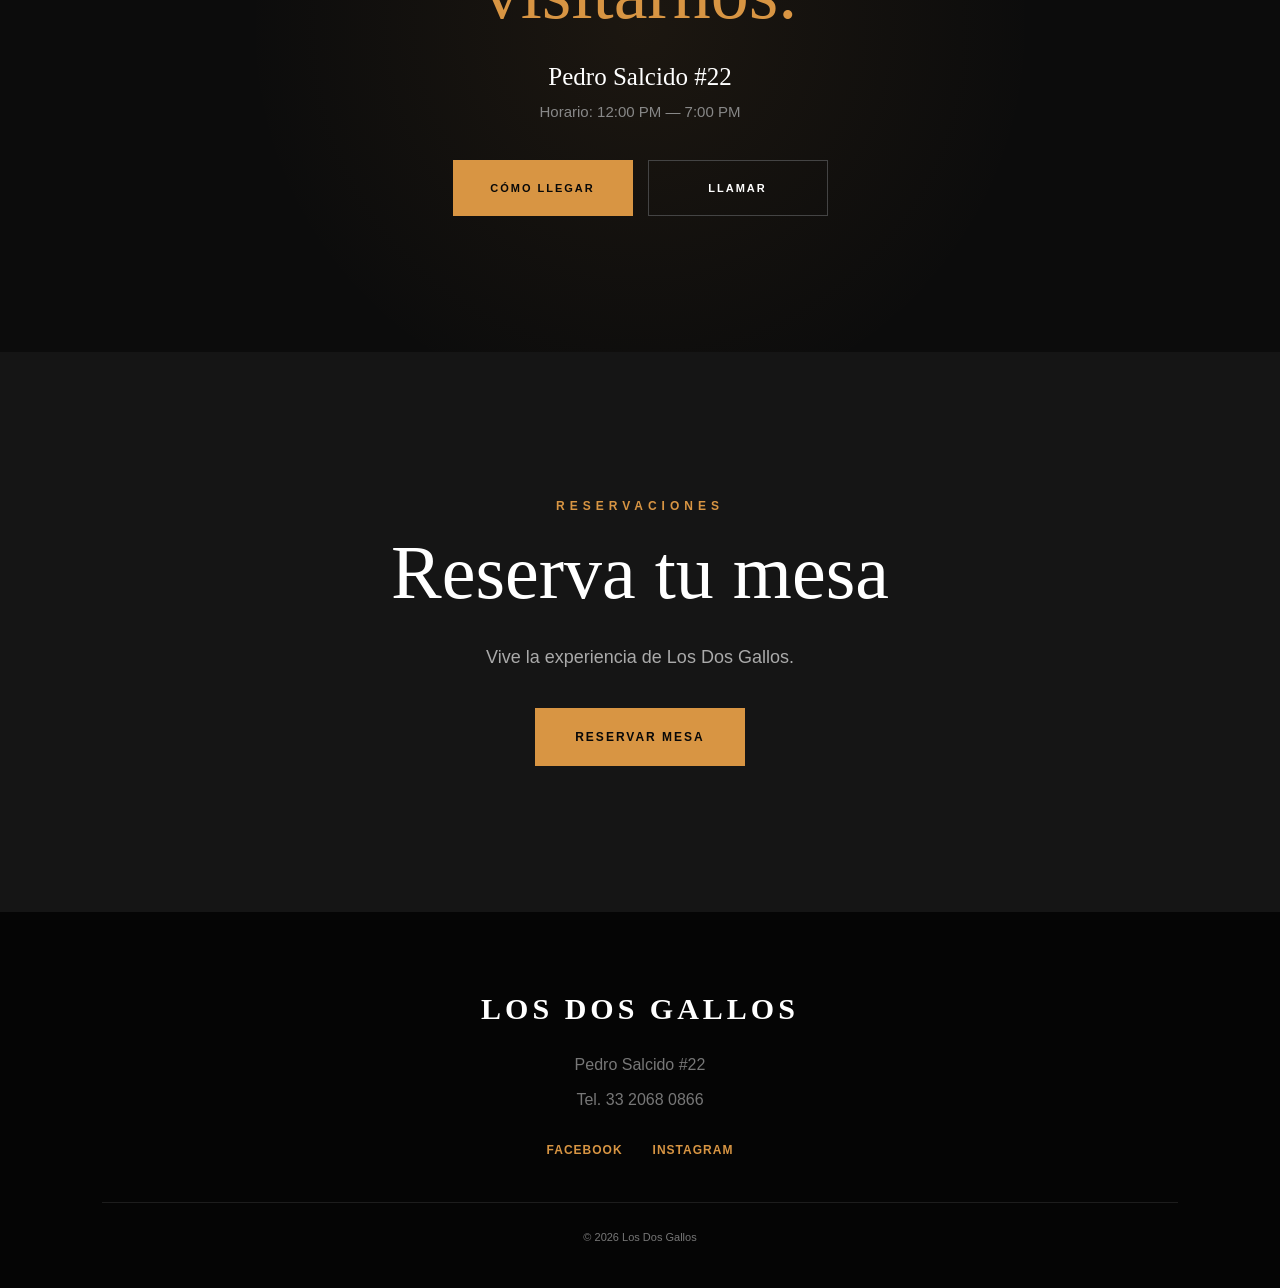
==== commit b1f30439: "Cambios pagina" ====
--- a/index.html
+++ b/index.html
@@ -64,7 +64,7 @@
     </section>
 
 
-    <!-- =========================
+<!-- =========================
      GALERÍA DESLIZABLE
 ========================== -->
 <section class="slider-galeria reveal">
@@ -72,67 +72,106 @@
     <div class="slider-header">
         <div>
             <p class="section-label">GALERÍA</p>
-            <h2>Conoce más de <span>Los Dos Gallos</span></h2>
+
+            <h2>
+                Conoce más de
+                <span>Los Dos Gallos</span>
+            </h2>
         </div>
 
         <div class="slider-botones">
-            <button class="slider-btn prev" id="prevGaleria" aria-label="Anterior">
+
+            <button
+                class="slider-btn prev"
+                id="prevGaleria"
+                aria-label="Foto anterior"
+                type="button"
+            >
                 &#10094;
             </button>
 
-            <button class="slider-btn next" id="nextGaleria" aria-label="Siguiente">
+            <button
+                class="slider-btn next"
+                id="nextGaleria"
+                aria-label="Foto siguiente"
+                type="button"
+            >
                 &#10095;
             </button>
-        </div>
-    </div>
+
+        </div>
+    </div>
+
 
     <div class="slider-wrapper">
+
         <div class="slider-track" id="sliderTrack">
 
             <div class="slider-item">
-                <img src="img/jardin.png" alt="Jardín de Los Dos Gallos">
-            </div>
-
-            <div class="slider-item">
-                <img src="img/interior.png" alt="Interior de Los Dos Gallos">
-            </div>
-
-            <div class="slider-item">
-                <img src="img/platillo-1.png" alt="Platillo de Los Dos Gallos">
-            </div>
-
-            <div class="slider-item">
-                <img src="img/platillo-2.png" alt="Platillo de Los Dos Gallos">
-            </div>
-
-            <div class="slider-item">
-                <img src="img/portada.png" alt="Ambiente de Los Dos Gallos">
-            </div>
-
-            <div class="slider-item">
-                <img src="img/Parrillada.png" alt="Ambiente de Los Dos Gallos">
-            </div>
-
-            <div class="slider-item">
-                <img src="img/QuesoFundido.png" alt="Ambiente de Los Dos Gallos">
-            </div>
-
-            <div class="slider-item">
-                <img src="img/Rack.png" alt="Ambiente de Los Dos Gallos">
-            </div>
-
-            <div class="slider-item">
-                <img src="img/SuperGallo.png" alt="Ambiente de Los Dos Gallos">
-            </div>
-
-            <!-- si luego agregas más fotos, solo copia otro bloque -->
-            <!--
-            <div class="slider-item">
-                <img src="img/foto-6.png" alt="Otra foto de Los Dos Gallos">
-            </div>
-            -->
-
-        </div>
+                <img
+                    src="img/jardin.png"
+                    alt="Jardín de Los Dos Gallos"
+                >
+            </div>
+
+            <div class="slider-item">
+                <img
+                    src="img/interior.png"
+                    alt="Interior de Los Dos Gallos"
+                >
+            </div>
+
+            <div class="slider-item">
+                <img
+                    src="img/platillo-1.png"
+                    alt="Corte de carne de Los Dos Gallos"
+                >
+            </div>
+
+            <div class="slider-item">
+                <img
+                    src="img/platillo-2.png"
+                    alt="Platillo de Los Dos Gallos"
+                >
+            </div>
+
+            <div class="slider-item">
+                <img
+                    src="img/portada.png"
+                    alt="Interior y ambiente de Los Dos Gallos"
+                >
+            </div>
+
+            <div class="slider-item">
+                <img
+                    src="img/Parrillada.png"
+                    alt="Parrillada de Los Dos Gallos"
+                >
+            </div>
+
+            <div class="slider-item">
+                <img
+                    src="img/QuesoFundido.png"
+                    alt="Queso fundido de Los Dos Gallos"
+                >
+            </div>
+
+            <div class="slider-item">
+                <img
+                    src="img/Rack.png"
+                    alt="Rack de Los Dos Gallos"
+                >
+            </div>
+
+            <div class="slider-item">
+                <img
+                    src="img/SuperGallo.png"
+                    alt="Hamburguesa Super Gallo"
+                >
+            </div>
+
+        </div>
+
     </div>
 
 </section>
--- a/style.css
+++ b/style.css
@@ -2323,21 +2323,31 @@
 
 .slider-galeria {
     width: 100%;
-    padding: 110px 7%;
+    padding: 120px 0;
     background: #0b0b0b;
-}
+    overflow: hidden;
+}
+
+
+/* CABECERA */
 
 .slider-header {
     display: flex;
-    align-items: end;
+    align-items: flex-end;
     justify-content: space-between;
-    gap: 20px;
-    margin-bottom: 35px;
+
+    gap: 25px;
+
+    padding: 0 7%;
+    margin-bottom: 45px;
 }
 
 .slider-header h2 span {
     color: #d89543;
 }
+
+
+/* BOTONES */
 
 .slider-botones {
     display: flex;
@@ -2345,58 +2355,109 @@
 }
 
 .slider-btn {
-    width: 52px;
-    height: 52px;
-    border: 1px solid #333333;
-    background: #111111;
+    width: 54px;
+    height: 54px;
+
+    display: flex;
+    align-items: center;
+    justify-content: center;
+
+    border: 1px solid rgba(255, 255, 255, 0.15);
+    border-radius: 50%;
+
+    background: rgba(15, 15, 15, 0.9);
     color: #ffffff;
+
     cursor: pointer;
-    font-size: 22px;
-    transition: 0.3s ease;
+
+    font-size: 20px;
+
+    transition:
+        background 0.3s ease,
+        color 0.3s ease,
+        transform 0.3s ease;
 }
 
 .slider-btn:hover {
     background: #d89543;
     color: #080808;
-    border-color: #d89543;
-}
+
+    transform: scale(1.07);
+}
+
+
+/* CONTENEDOR */
 
 .slider-wrapper {
     width: 100%;
     overflow: hidden;
 }
+
+
+/* TRACK */
 
 .slider-track {
     display: flex;
-    gap: 18px;
+
+    gap: 14px;
+
     overflow-x: auto;
+    overscroll-behavior-x: contain;
+
     scroll-behavior: smooth;
+    scroll-snap-type: x mandatory;
+
+    padding:
+        0
+        7%
+        10px;
+
     scrollbar-width: none;
+
     -webkit-overflow-scrolling: touch;
-    padding-bottom: 8px;
 }
 
 .slider-track::-webkit-scrollbar {
     display: none;
 }
 
+
+/* CADA FOTO */
+
 .slider-item {
-    flex: 0 0 380px;
-    height: 470px;
+    flex: 0 0 32%;
+
+    height: 500px;
+
+    border-radius: 2px;
+
     overflow: hidden;
+
+    scroll-snap-align: start;
+
     background: #111111;
 }
 
 .slider-item img {
     width: 100%;
     height: 100%;
+
     display: block;
+
     object-fit: cover;
-    transition: transform 0.5s ease;
+
+    user-select: none;
+    -webkit-user-drag: none;
+
+    transition:
+        transform 0.7s ease,
+        filter 0.4s ease;
 }
 
 .slider-item:hover img {
     transform: scale(1.04);
+
+    filter: brightness(1.05);
 }
 
 /* =========================================================
@@ -2491,14 +2552,18 @@
 ------------------------- */
 
 .slider-galeria {
-    padding: 85px 20px;
+    padding: 85px 0;
 }
 
 .slider-header {
     flex-direction: column;
     align-items: flex-start;
-    gap: 18px;
-    margin-bottom: 25px;
+
+    padding: 0 20px;
+
+    gap: 20px;
+
+    margin-bottom: 28px;
 }
 
 .slider-botones {
@@ -2506,18 +2571,25 @@
 }
 
 .slider-btn {
-    width: 44px;
-    height: 44px;
-    font-size: 18px;
+    width: 45px;
+    height: 45px;
+
+    font-size: 17px;
 }
 
 .slider-track {
-    gap: 12px;
+    gap: 10px;
+
+    padding-left: 20px;
+    padding-right: 20px;
+
+    scroll-padding-left: 20px;
 }
 
 .slider-item {
-    flex: 0 0 82%;
-    height: 320px;
+    flex: 0 0 84%;
+
+    height: 410px;
 }
 
 /* CORTES DESTACADOS */
